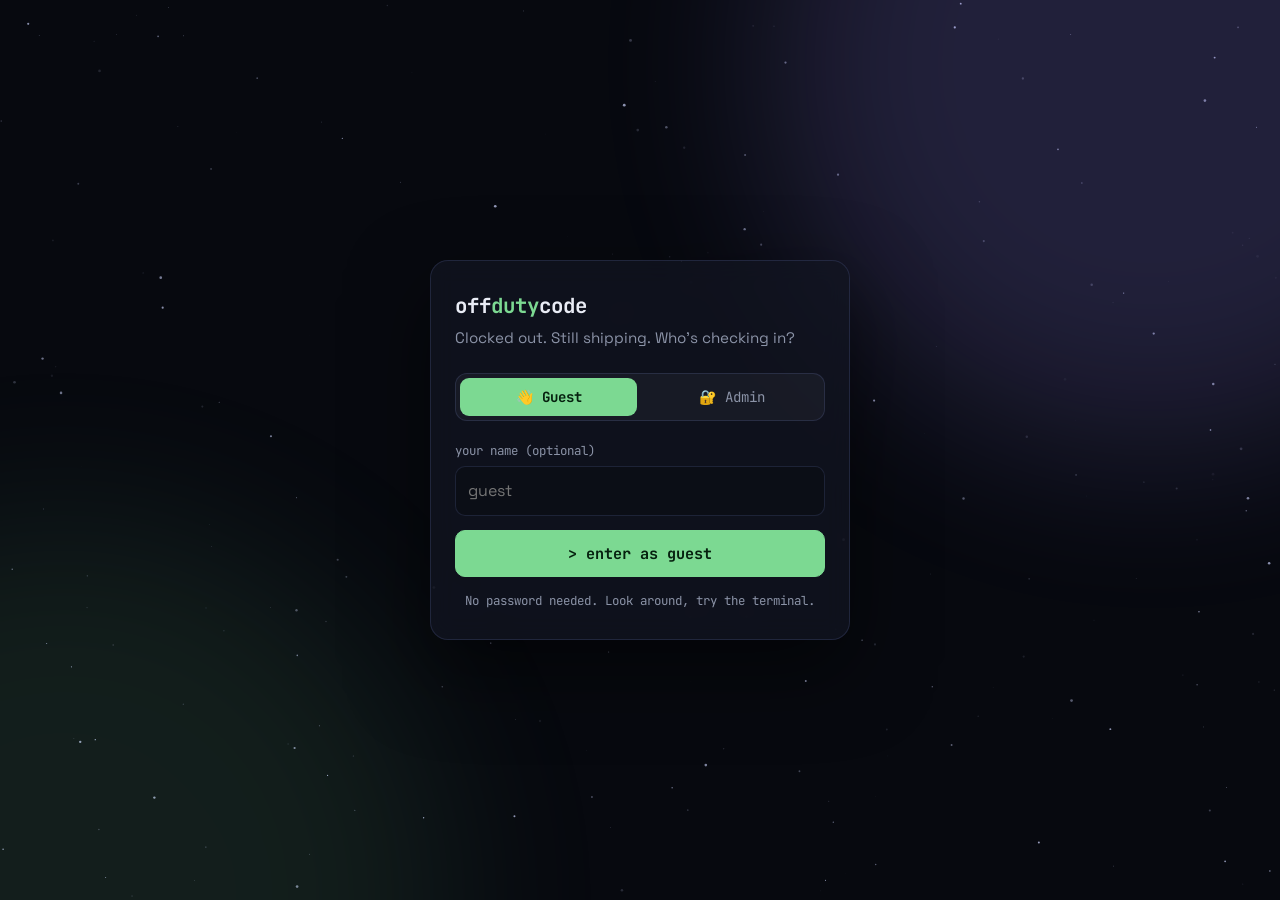
==== index.html @ ffd15218 "Add guest/admin login screen and admin projects panel Visitors pick Guest (optional name, no passwor" ====
<!doctype html>
<html lang="en">
<head>
  <meta charset="utf-8">
  <meta name="viewport" content="width=device-width, initial-scale=1">
  <title>OffDutyCode</title>
  <meta name="description" content="OffDutyCode — side projects, experiments and ideas, built after hours.">
  <meta name="theme-color" content="#07090f">
  <link rel="icon" href="data:image/svg+xml,<svg xmlns='http://www.w3.org/2000/svg' viewBox='0 0 100 100'><text y='.9em' font-size='90'>🌙</text></svg>">
  <link rel="preconnect" href="https://fonts.googleapis.com">
  <link rel="preconnect" href="https://fonts.gstatic.com" crossorigin>
  <link href="https://fonts.googleapis.com/css2?family=JetBrains+Mono:wght@400;700&family=Space+Grotesk:wght@400;600;700&display=swap" rel="stylesheet">
  <style>
    :root {
      --bg: #07090f;
      --panel: rgba(18, 22, 34, 0.72);
      --border: rgba(140, 160, 255, 0.14);
      --fg: #e9ecf5;
      --muted: #8b93a7;
      --accent: #7cd992;
      --accent-2: #9d8cff;
      --warn: #ffcf6b;
      --mono: "JetBrains Mono", ui-monospace, Consolas, monospace;
      --sans: "Space Grotesk", system-ui, sans-serif;
    }
    * { box-sizing: border-box; margin: 0; padding: 0; }
    html { scroll-behavior: smooth; }
    body {
      background: var(--bg);
      color: var(--fg);
      font-family: var(--sans);
      line-height: 1.6;
      overflow-x: hidden;
    }
    #sky { position: fixed; inset: 0; z-index: -2; }
    .glow {
      position: fixed; z-index: -1; pointer-events: none;
      width: 60vmax; height: 60vmax; border-radius: 50%;
      filter: blur(90px); opacity: 0.18;
    }
    .glow.a { background: var(--accent-2); top: -25vmax; right: -20vmax; }
    .glow.b { background: var(--accent); bottom: -30vmax; left: -25vmax; opacity: 0.1; }

    .wrap { max-width: 960px; margin: 0 auto; padding: 0 16px; }

    /* Nav */
    nav { display: flex; justify-content: space-between; align-items: center; padding: 20px 0; }
    .logo { font-family: var(--mono); font-weight: 700; color: var(--fg); text-decoration: none; }
    .logo span { color: var(--accent); }
    .status {
      font-family: var(--mono); font-size: 0.78rem; color: var(--muted);
      display: flex; align-items: center; gap: 8px;
      border: 1px solid var(--border); border-radius: 999px; padding: 6px 12px;
      background: var(--panel);
    }
    .dot { width: 8px; height: 8px; border-radius: 50%; background: var(--accent); box-shadow: 0 0 10px var(--accent); }
    .dot.busy { background: var(--warn); box-shadow: 0 0 10px var(--warn); }

    /* Hero */
    .hero { min-height: 78vh; display: flex; flex-direction: column; justify-content: center; padding: 40px 0; }
    .kicker { font-family: var(--mono); color: var(--accent); font-size: 0.9rem; margin-bottom: 16px; }
    h1 {
      font-size: clamp(2.6rem, 9vw, 5.5rem); line-height: 1.02; letter-spacing: -0.03em; font-weight: 700;
    }
    h1 .grad {
      background: linear-gradient(90deg, var(--accent), var(--accent-2));
      -webkit-background-clip: text; background-clip: text; color: transparent;
    }
    .typed { font-family: var(--mono); font-size: clamp(1rem, 3vw, 1.3rem); color: var(--muted); margin-top: 24px; min-height: 2em; }
    .typed b { color: var(--fg); font-weight: 400; }
    .cursor { display: inline-block; width: 0.55em; height: 1.1em; background: var(--accent); vertical-align: text-bottom; margin-left: 2px; animation: blink 1s steps(1) infinite; }
    @keyframes blink { 50% { opacity: 0; } }
    .cta { display: flex; flex-wrap: wrap; gap: 12px; margin-top: 36px; }
    .btn {
      font-family: var(--mono); font-size: 0.9rem; text-decoration: none;
      padding: 12px 20px; border-radius: 10px; border: 1px solid var(--border);
      color: var(--fg); background: var(--panel); transition: transform .15s, border-color .15s;
    }
    .btn:hover { transform: translateY(-2px); border-color: var(--accent); }
    .btn.primary { background: var(--accent); color: #06210f; border-color: var(--accent); font-weight: 700; }

    /* Sections */
    section { padding: 64px 0; }
    h2 { font-size: clamp(1.6rem, 4vw, 2.2rem); letter-spacing: -0.02em; margin-bottom: 8px; }
    .sub { color: var(--muted); margin-bottom: 32px; }
    .grid { display: grid; grid-template-columns: repeat(auto-fit, minmax(240px, 1fr)); gap: 16px; }
    .card {
      background: var(--panel); border: 1px solid var(--border); border-radius: 16px; padding: 24px;
      backdrop-filter: blur(8px); transition: transform .2s, border-color .2s;
    }
    .card:hover { transform: translateY(-4px); border-color: rgba(124, 217, 146, 0.4); }
    .card .icon { font-size: 1.8rem; margin-bottom: 12px; }
    .card h3 { font-size: 1.15rem; margin-bottom: 6px; }
    .card p { color: var(--muted); font-size: 0.95rem; }

    /* Clock */
    .clock {
      display: grid; grid-template-columns: repeat(auto-fit, minmax(200px, 1fr)); gap: 16px; align-items: center;
      background: var(--panel); border: 1px solid var(--border); border-radius: 16px; padding: 28px;
    }
    .time { font-family: var(--mono); font-size: clamp(2.2rem, 7vw, 3.4rem); font-weight: 700; }
    .shift { font-family: var(--mono); color: var(--muted); }
    .shift strong { color: var(--accent); }
    .bar { height: 8px; border-radius: 99px; background: rgba(255,255,255,0.06); overflow: hidden; margin-top: 12px; }
    .bar i { display: block; height: 100%; background: linear-gradient(90deg, var(--accent-2), var(--accent)); width: 0; transition: width .6s; }

    /* Terminal */
    .term {
      background: #0b0e16; border: 1px solid var(--border); border-radius: 14px; overflow: hidden;
      box-shadow: 0 30px 80px rgba(0,0,0,0.5); font-family: var(--mono); font-size: 0.9rem;
    }
    .term-bar { display: flex; gap: 8px; padding: 12px 14px; background: #121624; border-bottom: 1px solid var(--border); }
    .term-bar span { width: 12px; height: 12px; border-radius: 50%; }
    .term-bar span:nth-child(1) { background: #ff5f57; }
    .term-bar span:nth-child(2) { background: #febc2e; }
    .term-bar span:nth-child(3) { background: #28c840; }
    .term-bar em { margin-left: auto; color: var(--muted); font-style: normal; font-size: 0.78rem; }
    .term-body { padding: 16px; height: 320px; overflow-y: auto; cursor: text; }
    .term-body .line { white-space: pre-wrap; word-break: break-word; }
    .term-body .muted { color: var(--muted); }
    .term-body .ok { color: var(--accent); }
    .term-body .hl { color: var(--accent-2); }
    .term-body .warn { color: var(--warn); }
    .prompt-row { display: flex; gap: 8px; }
    .prompt { color: var(--accent); flex-shrink: 0; }
    .term input {
      flex: 1; min-width: 0; background: transparent; border: 0; outline: 0;
      color: var(--fg); font: inherit; caret-color: var(--accent);
    }
    .chips { display: flex; flex-wrap: wrap; gap: 8px; margin-top: 14px; }
    .chip {
      font-family: var(--mono); font-size: 0.8rem; color: var(--muted); background: var(--panel);
      border: 1px solid var(--border); border-radius: 999px; padding: 4px 12px; cursor: pointer;
    }
    .chip:hover { color: var(--fg); border-color: var(--accent); }

    /* Login */
    body.locked { overflow: hidden; }
    body.locked .wrap { display: none; }
    body:not(.locked) .login { display: none; }
    .login {
      position: fixed; inset: 0; z-index: 10; overflow-y: auto;
      display: flex; align-items: center; justify-content: center; padding: 24px 16px;
    }
    .login-box {
      width: 100%; max-width: 420px; background: var(--panel); border: 1px solid var(--border);
      border-radius: 18px; padding: 28px 24px; backdrop-filter: blur(12px);
      box-shadow: 0 30px 80px rgba(0,0,0,0.5);
    }
    .login-box .logo { display: block; font-size: 1.3rem; margin-bottom: 4px; }
    .login-box .sub { margin-bottom: 22px; font-size: 0.95rem; }
    .tabs { display: grid; grid-template-columns: 1fr 1fr; gap: 6px; padding: 4px; border-radius: 12px; background: rgba(255,255,255,0.04); border: 1px solid var(--border); margin-bottom: 20px; }
    .tab {
      font-family: var(--mono); font-size: 0.88rem; padding: 10px; border: 0; border-radius: 9px;
      background: transparent; color: var(--muted); cursor: pointer;
    }
    .tab[aria-selected="true"] { background: var(--accent); color: #06210f; font-weight: 700; }
    .tab[data-role="admin"][aria-selected="true"] { background: var(--accent-2); color: #120a33; }
    .field { display: block; margin-bottom: 14px; }
    .field span { display: block; font-family: var(--mono); font-size: 0.78rem; color: var(--muted); margin-bottom: 6px; }
    .field input {
      width: 100%; font: inherit; font-size: 1rem; color: var(--fg); background: #0b0e16;
      border: 1px solid var(--border); border-radius: 10px; padding: 11px 12px; outline: 0;
    }
    .field input:focus { border-color: var(--accent); }
    .login-box .btn { width: 100%; cursor: pointer; font-size: 0.95rem; }
    .login-box .btn.admin { background: var(--accent-2); border-color: var(--accent-2); color: #120a33; font-weight: 700; }
    .hint { font-family: var(--mono); font-size: 0.78rem; color: var(--muted); margin-top: 14px; text-align: center; }
    .error { font-family: var(--mono); font-size: 0.82rem; color: #ff8a8a; min-height: 1.3em; margin: -4px 0 10px; }
    .shake { animation: shake .35s; }
    @keyframes shake { 25% { transform: translateX(-6px); } 75% { transform: translateX(6px); } }

    /* Nav user */
    nav { flex-wrap: wrap; gap: 10px; }
    .nav-right { display: flex; flex-wrap: wrap; align-items: center; gap: 8px; }
    .user {
      font-family: var(--mono); font-size: 0.78rem; display: flex; align-items: center; gap: 8px;
      border: 1px solid var(--border); border-radius: 999px; padding: 4px 4px 4px 12px; background: var(--panel);
    }
    .role { font-size: 0.7rem; padding: 1px 7px; border-radius: 99px; background: rgba(124,217,146,0.15); color: var(--accent); }
    .role.admin { background: rgba(157,140,255,0.18); color: var(--accent-2); }
    .logout {
      font: inherit; font-size: 0.75rem; color: var(--muted); background: rgba(255,255,255,0.05);
      border: 0; border-radius: 99px; padding: 4px 10px; cursor: pointer;
    }
    .logout:hover { color: var(--fg); }

    /* Projects + admin */
    .plist { display: grid; gap: 10px; list-style: none; }
    .plist li {
      display: flex; align-items: center; gap: 12px; background: var(--panel); border: 1px solid var(--border);
      border-radius: 12px; padding: 14px 16px;
    }
    .plist .pname { font-weight: 600; }
    .plist .pdesc { color: var(--muted); font-size: 0.92rem; }
    .plist .ptext { flex: 1; min-width: 0; }
    .tag { font-family: var(--mono); font-size: 0.72rem; padding: 2px 8px; border-radius: 99px; border: 1px solid var(--border); color: var(--muted); white-space: nowrap; }
    .tag.done { color: var(--accent); border-color: rgba(124,217,146,0.4); }
    .del { font: inherit; font-size: 0.8rem; color: #ff8a8a; background: transparent; border: 1px solid rgba(255,138,138,0.3); border-radius: 8px; padding: 4px 8px; cursor: pointer; }
    .admin-panel { border-color: rgba(157,140,255,0.35); }
    .admin-panel h2 .role { font-size: 0.8rem; vertical-align: middle; }
    .stats { display: grid; grid-template-columns: repeat(auto-fit, minmax(150px, 1fr)); gap: 12px; margin-bottom: 24px; }
    .stat { background: var(--panel); border: 1px solid var(--border); border-radius: 12px; padding: 14px 16px; }
    .stat b { display: block; font-family: var(--mono); font-size: 1.4rem; }
    .stat span { color: var(--muted); font-size: 0.82rem; }
    .add-form { display: grid; grid-template-columns: 1fr 1fr auto auto; gap: 10px; align-items: end; margin-bottom: 16px; }
    .add-form .field { margin: 0; }
    .add-form select { width: 100%; font: inherit; color: var(--fg); background: #0b0e16; border: 1px solid var(--border); border-radius: 10px; padding: 11px 10px; }
    .add-form .btn { cursor: pointer; }
    @media (max-width: 640px) { .add-form { grid-template-columns: 1fr; } }

    footer { padding: 48px 0 40px; color: var(--muted); font-family: var(--mono); font-size: 0.8rem; text-align: center; }
    footer a { color: var(--muted); }

    .reveal { opacity: 0; transform: translateY(24px); transition: opacity .7s ease, transform .7s ease; }
    .reveal.in { opacity: 1; transform: none; }

    @media (prefers-reduced-motion: reduce) {
      * { animation: none !important; transition: none !important; }
      .reveal { opacity: 1; transform: none; }
    }
  </style>
</head>
<body class="locked">
  <canvas id="sky" aria-hidden="true"></canvas>
  <div class="glow a"></div><div class="glow b"></div>

  <!-- Login screen -->
  <div class="login" id="login">
    <div class="login-box" id="loginBox">
      <span class="logo">off<span>duty</span>code</span>
      <p class="sub">Clocked out. Still shipping. Who's checking in?</p>

      <div class="tabs" role="tablist">
        <button class="tab" role="tab" data-role="guest" aria-selected="true">👋 Guest</button>
        <button class="tab" role="tab" data-role="admin" aria-selected="false">🔐 Admin</button>
      </div>

      <form id="guestForm" autocomplete="off">
        <label class="field">
          <span>your name (optional)</span>
          <input id="guestName" maxlength="24" placeholder="guest">
        </label>
        <button class="btn primary" type="submit">&gt; enter as guest</button>
        <p class="hint">No password needed. Look around, try the terminal.</p>
      </form>

      <form id="adminForm" hidden>
        <label class="field">
          <span>username</span>
          <input id="adminUser" autocomplete="username" autocapitalize="off" spellcheck="false" required>
        </label>
        <label class="field">
          <span>password</span>
          <input id="adminPass" type="password" autocomplete="current-password" required>
        </label>
        <p class="error" id="loginError" aria-live="polite"></p>
        <button class="btn admin" type="submit">&gt; sudo login</button>
        <p class="hint">Admins can manage the projects list.</p>
      </form>
    </div>
  </div>

  <div class="wrap">
    <nav>
      <a class="logo" href="#">off<span>duty</span>code</a>
      <div class="nav-right">
        <div class="status"><i class="dot" id="statusDot"></i><span id="statusText">checking shift…</span></div>
        <div class="user"><span id="userName">guest</span><span class="role" id="userRole">guest</span><button class="logout" id="logoutBtn">log out</button></div>
      </div>
    </nav>

    <header class="hero">
      <p class="kicker">// clocked out. still shipping.</p>
      <h1>Code written<br><span class="grad">after hours.</span></h1>
      <p class="typed" aria-live="polite"><span id="typed"></span><span class="cursor"></span></p>
      <div class="cta">
        <a class="btn primary" href="#terminal">&gt; open terminal</a>
        <a class="btn" href="#about">what is this?</a>
      </div>
    </header>

    <section id="about" class="reveal">
      <h2>What happens here</h2>
      <p class="sub">The day job pays the bills. The nights are for building whatever seems fun.</p>
      <div class="grid">
        <article class="card">
          <div class="icon">🛠️</div>
          <h3>Side projects</h3>
          <p>Small tools and apps that start as "wouldn't it be cool if…" and sometimes get finished.</p>
        </article>
        <article class="card">
          <div class="icon">🧪</div>
          <h3>Experiments</h3>
          <p>New languages, odd frameworks and ideas tried out with nobody watching and no deadlines.</p>
        </article>
        <article class="card">
          <div class="icon">📓</div>
          <h3>Notes &amp; write-ups</h3>
          <p>What worked, what broke and what was learned along the way. Shared in case it helps someone.</p>
        </article>
      </div>
    </section>

    <section id="projects" class="reveal">
      <h2>Small projects</h2>
      <p class="sub">Little things built after hours. Some finished, some still cooking.</p>
      <ul class="plist" id="projectList"></ul>
    </section>

    <section id="admin" class="admin-section" hidden>
      <h2>Admin panel <span class="role admin">admin</span></h2>
      <p class="sub">Only visible to admins. Changes are saved in this browser.</p>
      <div class="stats">
        <div class="stat"><b id="statProjects">0</b><span>projects listed</span></div>
        <div class="stat"><b id="statDone">0</b><span>shipped</span></div>
        <div class="stat"><b id="statSince">--:--</b><span>logged in at</span></div>
      </div>
      <form class="add-form" id="addForm" autocomplete="off">
        <label class="field"><span>project name</span><input id="pName" maxlength="40" required></label>
        <label class="field"><span>short description</span><input id="pDesc" maxlength="90"></label>
        <label class="field"><span>status</span>
          <select id="pStatus"><option value="building">building</option><option value="shipped">shipped</option><option value="idea">idea</option></select>
        </label>
        <button class="btn primary" type="submit">+ add</button>
      </form>
      <button class="btn" id="resetProjects" type="button">reset to default list</button>
    </section>

    <section class="reveal">
      <h2>Shift tracker</h2>
      <p class="sub">Based on your local time. Weekdays 9 to 6 are "on duty". Everything else is ours.</p>
      <div class="clock">
        <div>
          <div class="time" id="clock">--:--:--</div>
          <div class="shift" id="shift">…</div>
        </div>
        <div>
          <div class="shift" id="barLabel">…</div>
          <div class="bar"><i id="bar"></i></div>
        </div>
      </div>
    </section>

    <section id="terminal" class="reveal">
      <h2>Try the terminal</h2>
      <p class="sub">Type <code>help</code> and press Enter. Or tap a command below.</p>
      <div class="term">
        <div class="term-bar"><span></span><span></span><span></span><em id="termTitle">guest@offdutycode: ~</em></div>
        <div class="term-body" id="termBody">
          <div id="termOut"></div>
          <div class="prompt-row">
            <span class="prompt" id="termPrompt">guest@offduty:~$</span>
            <input id="termIn" autocomplete="off" spellcheck="false" aria-label="Terminal input">
          </div>
        </div>
      </div>
      <div class="chips" id="chips"></div>
    </section>

    <footer>
      <p>&copy; <span id="year"></span> offdutycode.com &middot; built after hours &middot; powered by ☕</p>
    </footer>
  </div>

  <script>
    const reduceMotion = window.matchMedia("(prefers-reduced-motion: reduce)").matches;

    /* ---------- Starfield ---------- */
    (() => {
      const c = document.getElementById("sky");
      const ctx = c.getContext("2d");
      let w, h, stars = [], shooting = null;
      function resize() {
        w = c.width = innerWidth * devicePixelRatio;
        h = c.height = innerHeight * devicePixelRatio;
        c.style.width = innerWidth + "px";
        c.style.height = innerHeight + "px";
        const count = Math.min(260, Math.floor((innerWidth * innerHeight) / 5000));
        stars = Array.from({ length: count }, () => ({
          x: Math.random() * w, y: Math.random() * h,
          r: (Math.random() * 1.2 + 0.2) * devicePixelRatio,
          s: Math.random() * 0.15 + 0.02,
          t: Math.random() * Math.PI * 2
        }));
      }
      function frame() {
        ctx.clearRect(0, 0, w, h);
        for (const st of stars) {
          st.t += 0.02;
          st.y -= st.s * devicePixelRatio;
          if (st.y < 0) { st.y = h; st.x = Math.random() * w; }
          ctx.globalAlpha = 0.4 + Math.sin(st.t) * 0.35;
          ctx.fillStyle = "#cfd6ff";
          ctx.beginPath(); ctx.arc(st.x, st.y, st.r, 0, Math.PI * 2); ctx.fill();
        }
        if (!shooting && Math.random() < 0.004) {
          shooting = { x: Math.random() * w * 0.7, y: Math.random() * h * 0.4, l: 0 };
        }
        if (shooting) {
          shooting.l += 18 * devicePixelRatio;
          const len = 120 * devicePixelRatio;
          const x = shooting.x + shooting.l, y = shooting.y + shooting.l * 0.45;
          const g = ctx.createLinearGradient(x - len, y - len * 0.45, x, y);
          g.addColorStop(0, "rgba(255,255,255,0)"); g.addColorStop(1, "rgba(255,255,255,0.9)");
          ctx.globalAlpha = 1; ctx.strokeStyle = g; ctx.lineWidth = 1.5 * devicePixelRatio;
          ctx.beginPath(); ctx.moveTo(x - len, y - len * 0.45); ctx.lineTo(x, y); ctx.stroke();
          if (x > w || y > h) shooting = null;
        }
        if (!reduceMotion) requestAnimationFrame(frame);
      }
      addEventListener("resize", () => { resize(); if (reduceMotion) frame(); });
      resize(); frame();
    })();

    /* ---------- Typing taglines ---------- */
    (() => {
      const el = document.getElementById("typed");
      const lines = [
        "side projects, built at 2am.",
        "experiments nobody asked for.",
        "bugs fixed in pajamas.",
        "ideas that refused to wait for Monday.",
        "git commit -m \"one more thing\""
      ];
      if (reduceMotion) { el.textContent = lines[0]; return; }
      let i = 0, j = 0, deleting = false;
      (function tick() {
        const full = lines[i];
        j += deleting ? -1 : 1;
        el.textContent = full.slice(0, j);
        let wait = deleting ? 30 : 60;
        if (!deleting && j === full.length) { wait = 1800; deleting = true; }
        else if (deleting && j === 0) { deleting = false; i = (i + 1) % lines.length; wait = 400; }
        setTimeout(tick, wait);
      })();
    })();

    /* ---------- Shift clock ---------- */
    function shiftInfo(d = new Date()) {
      const day = d.getDay(), hr = d.getHours() + d.getMinutes() / 60;
      const weekday = day >= 1 && day <= 5;
      const onDuty = weekday && hr >= 9 && hr < 18;
      return { onDuty, weekday, hr };
    }
    function updateClock() {
      const d = new Date();
      const { onDuty, weekday, hr } = shiftInfo(d);
      document.getElementById("clock").textContent = d.toLocaleTimeString([], { hour12: false });
      const dot = document.getElementById("statusDot");
      const st = document.getElementById("statusText");
      const shift = document.getElementById("shift");
      const label = document.getElementById("barLabel");
      const bar = document.getElementById("bar");
      if (onDuty) {
        dot.classList.add("busy");
        st.textContent = "on duty — back at 18:00";
        shift.innerHTML = "Status: <strong style='color:var(--warn)'>on duty</strong>. Day job in progress.";
        const pct = ((hr - 9) / 9) * 100;
        label.textContent = `Workday ${pct.toFixed(0)}% done. Off-duty starts at 18:00.`;
        bar.style.width = pct + "%";
      } else {
        dot.classList.remove("busy");
        st.textContent = "off duty — building";
        shift.innerHTML = weekday
          ? "Status: <strong>off duty</strong>. Editor open, coffee brewing."
          : "Status: <strong>off duty</strong>. It's the weekend. Ship something.";
        // Off-duty energy: peaks near midnight
        const fromSix = ((hr - 18 + 24) % 24);
        const energy = Math.max(10, 100 - Math.abs(fromSix - 6) * 9);
        label.textContent = `Late-night focus level: ${energy.toFixed(0)}%`;
        bar.style.width = energy + "%";
      }
    }
    updateClock(); setInterval(updateClock, 1000);
    document.getElementById("year").textContent = new Date().getFullYear();

    /* ---------- Reveal on scroll ---------- */
    const io = new IntersectionObserver(es => es.forEach(e => {
      if (e.isIntersecting) { e.target.classList.add("in"); io.unobserve(e.target); }
    }), { threshold: 0.15 });
    document.querySelectorAll(".reveal").forEach(el => io.observe(el));

    /* ---------- Storage helpers (storage can be blocked, so never crash) ---------- */
    const store = {
      get(area, key) { try { return JSON.parse(window[area].getItem(key)); } catch { return null; } },
      set(area, key, val) { try { window[area].setItem(key, JSON.stringify(val)); } catch {} },
      del(area, key) { try { window[area].removeItem(key); } catch {} }
    };

    /* ---------- Login (guest / admin) ---------- */
    // Front-end only: this keeps casual visitors out of the admin view,
    // but it is not real security. Anyone can read this page's source.
    const ADMIN_HASH = "040e1e1cc33501d5359a4954bf41c338903891cd2d3b6c9f5c31f61efc36efc8"; // sha256("user:pass")
    let session = null;
    const onLogin = [];

    async function sha256(text) {
      const buf = await crypto.subtle.digest("SHA-256", new TextEncoder().encode(text));
      return [...new Uint8Array(buf)].map(b => b.toString(16).padStart(2, "0")).join("");
    }

    function applySession() {
      const isAdmin = session && session.role === "admin";
      document.body.classList.toggle("locked", !session);
      document.getElementById("admin").hidden = !isAdmin;
      if (!session) return;
      document.getElementById("userName").textContent = session.name;
      const roleEl = document.getElementById("userRole");
      roleEl.textContent = session.role;
      roleEl.classList.toggle("admin", isAdmin);
      onLogin.forEach(fn => fn(session));
    }

    function login(role, name) {
      session = { role, name, since: Date.now() };
      store.set("sessionStorage", "odc.session", session);
      applySession();
      scrollTo(0, 0);
    }

    function logout() {
      session = null;
      store.del("sessionStorage", "odc.session");
      document.getElementById("adminPass").value = "";
      applySession();
    }

    (() => {
      const tabs = document.querySelectorAll(".tab");
      const guestForm = document.getElementById("guestForm");
      const adminForm = document.getElementById("adminForm");
      const err = document.getElementById("loginError");
      const box = document.getElementById("loginBox");

      tabs.forEach(t => t.addEventListener("click", () => {
        tabs.forEach(x => x.setAttribute("aria-selected", x === t));
        const admin = t.dataset.role === "admin";
        guestForm.hidden = admin; adminForm.hidden = !admin;
        err.textContent = "";
      }));

      guestForm.addEventListener("submit", e => {
        e.preventDefault();
        const raw = document.getElementById("guestName").value.trim();
        const name = raw.replace(/[^\w.-]/g, "").toLowerCase() || "guest";
        login("guest", name);
      });

      adminForm.addEventListener("submit", async e => {
        e.preventDefault();
        const user = document.getElementById("adminUser").value.trim().toLowerCase();
        const pass = document.getElementById("adminPass").value;
        try {
          if (await sha256(`${user}:${pass}`) === ADMIN_HASH) { err.textContent = ""; login("admin", user); return; }
          err.textContent = "access denied. wrong username or password.";
        } catch {
          err.textContent = "login needs a secure (https) page.";
        }
        box.classList.remove("shake"); void box.offsetWidth; box.classList.add("shake");
      });

      document.getElementById("logoutBtn").addEventListener("click", logout);
    })();

    /* ---------- Projects + admin panel ---------- */
    (() => {
      const DEFAULTS = [
        { name: "offdutycode.com", desc: "This site. Starfield, shift clock and a tiny terminal.", status: "shipped" },
        { name: "secret-project-1", desc: "Loading… details when it works.", status: "building" },
        { name: "ideas.txt", desc: "47 ideas, 0 regrets. Waiting for a free weekend.", status: "idea" }
      ];
      let projects = store.get("localStorage", "odc.projects") || DEFAULTS.slice();
      const list = document.getElementById("projectList");
      const save = () => store.set("localStorage", "odc.projects", projects);

      function render() {
        const isAdmin = session && session.role === "admin";
        list.innerHTML = "";
        projects.forEach((p, i) => {
          const li = document.createElement("li");
          const text = document.createElement("div"); text.className = "ptext";
          const n = document.createElement("div"); n.className = "pname"; n.textContent = p.name;
          const d = document.createElement("div"); d.className = "pdesc"; d.textContent = p.desc || "";
          text.append(n, d);
          const tag = document.createElement("span");
          tag.className = "tag" + (p.status === "shipped" ? " done" : ""); tag.textContent = p.status;
          li.append(text, tag);
          if (isAdmin) {
            const del = document.createElement("button");
            del.className = "del"; del.textContent = "remove"; del.setAttribute("aria-label", `Remove ${p.name}`);
            del.onclick = () => { projects.splice(i, 1); save(); render(); };
            li.append(del);
          }
          list.append(li);
        });
        document.getElementById("statProjects").textContent = projects.length;
        document.getElementById("statDone").textContent = projects.filter(p => p.status === "shipped").length;
        if (session) document.getElementById("statSince").textContent =
          new Date(session.since).toLocaleTimeString([], { hour: "2-digit", minute: "2-digit", hour12: false });
      }

      document.getElementById("addForm").addEventListener("submit", e => {
        e.preventDefault();
        const name = document.getElementById("pName").value.trim();
        if (!name) return;
        projects.push({ name, desc: document.getElementById("pDesc").value.trim(), status: document.getElementById("pStatus").value });
        save(); render(); e.target.reset();
      });
      document.getElementById("resetProjects").addEventListener("click", () => {
        projects = DEFAULTS.slice(); store.del("localStorage", "odc.projects"); render();
      });

      window.getProjects = () => projects;
      onLogin.push(render);
      render();
    })();

    /* ---------- Terminal ---------- */
    (() => {
      const out = document.getElementById("termOut");
      const input = document.getElementById("termIn");
      const body = document.getElementById("termBody");
      const history = []; let hIdx = 0;
      const coffees = { n: 0 };
      const quotes = [
        "It works on my machine. — everyone, at some point",
        "First, solve the problem. Then, write the code. — John Johnson",
        "Simplicity is prerequisite for reliability. — Edsger Dijkstra",
        "Talk is cheap. Show me the code. — Linus Torvalds",
        "Make it work, make it right, make it fast. — Kent Beck"
      ];

      const who = () => (session ? session.name : "guest");
      onLogin.push(s => {
        document.getElementById("termPrompt").textContent = `${s.name}@offduty:~$`;
        document.getElementById("termTitle").textContent = `${s.name}@offdutycode: ~`;
      });

      function print(text, cls = "") {
        const div = document.createElement("div");
        div.className = "line " + cls;
        div.textContent = text;
        out.appendChild(div);
        body.scrollTop = body.scrollHeight;
      }

      const cmds = {
        help: () => [
          ["Available commands:", "hl"],
          ["  about      what is offdutycode"],
          ["  status     am I on duty right now?"],
          ["  ls         list what's in here"],
          ["  projects   see what's being built"],
          ["  coffee     refuel"],
          ["  quote      random dev wisdom"],
          ["  joke       a programmer joke"],
          ["  date       current date and time"],
          ["  echo TEXT  repeat after me"],
          ["  whoami     who am I logged in as"],
          ["  logout     clock out"],
          ["  clear      clean the screen"]
        ],
        about: () => [
          ["offdutycode = code written after the day job ends."],
          ["Side projects, experiments and notes. No deadlines, no standups.", "muted"]
        ],
        whoami: () => session && session.role === "admin"
          ? [[`${session.name} (admin). full access granted.`, "hl"]]
          : [[`${who()} (guest). welcome, make yourself at home.`, "ok"]],
        logout: () => { setTimeout(logout, 400); return [["clocking out… 👋", "muted"]]; },
        status: () => {
          const { onDuty } = shiftInfo();
          return onDuty
            ? [["● on duty. day job running. check back after 18:00.", "warn"]]
            : [["● off duty. editor open. building things.", "ok"]];
        },
        ls: () => [["projects/  notes/  experiments/  ideas.txt  coffee.log", "hl"]],
        projects: () => window.getProjects().map(p => {
          const bar = { shipped: "■■■■■■■■■■", building: "■■■■□□□□□□", idea: "■□□□□□□□□□" }[p.status] || "□□□□□□□□□□";
          return [`[${bar}] ${p.name.padEnd(18)} ${p.desc ? "— " + p.desc : ""}`, p.status === "shipped" ? "ok" : "muted"];
        }),
        "cat": (args) => {
          if (args[0] === "ideas.txt") return [["1. build the thing\n2. ship the thing\n3. repeat", "muted"]];
          if (args[0] === "coffee.log") return [[`cups today: ${coffees.n}`, "muted"]];
          return [[`cat: ${args[0] || ""}: no such file`, "warn"]];
        },
        coffee: () => {
          coffees.n++;
          const msg = coffees.n >= 5 ? "  ...maybe try water next? 💧" : "";
          return [[`☕ cup #${coffees.n} brewed. productivity +${10 + Math.floor(Math.random() * 20)}%${msg}`, "ok"]];
        },
        quote: () => [[quotes[Math.floor(Math.random() * quotes.length)], "hl"]],
        joke: () => {
          const jokes = [
            "Why do programmers prefer dark mode? Because light attracts bugs.",
            "There are 10 kinds of people: those who understand binary and those who don't.",
            "A SQL query walks into a bar, walks up to two tables and asks: 'Can I join you?'",
            "I'd tell you a UDP joke, but you might not get it."
          ];
          return [[jokes[Math.floor(Math.random() * jokes.length)]]];
        },
        date: () => [[new Date().toString(), "muted"]],
        echo: (args) => [[args.join(" ")]],
        sudo: () => session && session.role === "admin"
          ? [["you're already admin. with great power… 🦸", "hl"]]
          : [["nice try. permission denied. 😄", "warn"]],
        exit: () => [["you can't clock out of off-duty. 🌙", "hl"]],
        clear: () => { out.innerHTML = ""; return []; }
      };

      function run(raw) {
        const line = raw.trim();
        print(`${who()}@offduty:~$ ${line}`, "muted");
        if (!line) return;
        history.push(line); hIdx = history.length;
        const [name, ...args] = line.split(/\s+/);
        const fn = cmds[name.toLowerCase()];
        if (!fn) { print(`command not found: ${name}. type 'help'.`, "warn"); return; }
        for (const [text, cls] of fn(args)) print(text, cls);
      }

      input.addEventListener("keydown", e => {
        if (e.key === "Enter") { run(input.value); input.value = ""; }
        else if (e.key === "ArrowUp" && hIdx > 0) { input.value = history[--hIdx]; e.preventDefault(); }
        else if (e.key === "ArrowDown") {
          hIdx = Math.min(history.length, hIdx + 1);
          input.value = history[hIdx] || "";
          e.preventDefault();
        }
      });
      body.addEventListener("click", () => input.focus({ preventScroll: true }));

      const chips = document.getElementById("chips");
      ["help", "status", "projects", "coffee", "joke", "quote"].forEach(c => {
        const b = document.createElement("button");
        b.className = "chip"; b.textContent = c;
        b.onclick = () => { run(c); input.focus({ preventScroll: true }); };
        chips.appendChild(b);
      });

      print("welcome to offdutycode v1.0 🌙", "ok");
      print("type 'help' to see what you can do.", "muted");
    })();

    /* ---------- Restore login for this tab ---------- */
    session = store.get("sessionStorage", "odc.session");
    applySession();
  </script>
</body>
</html>
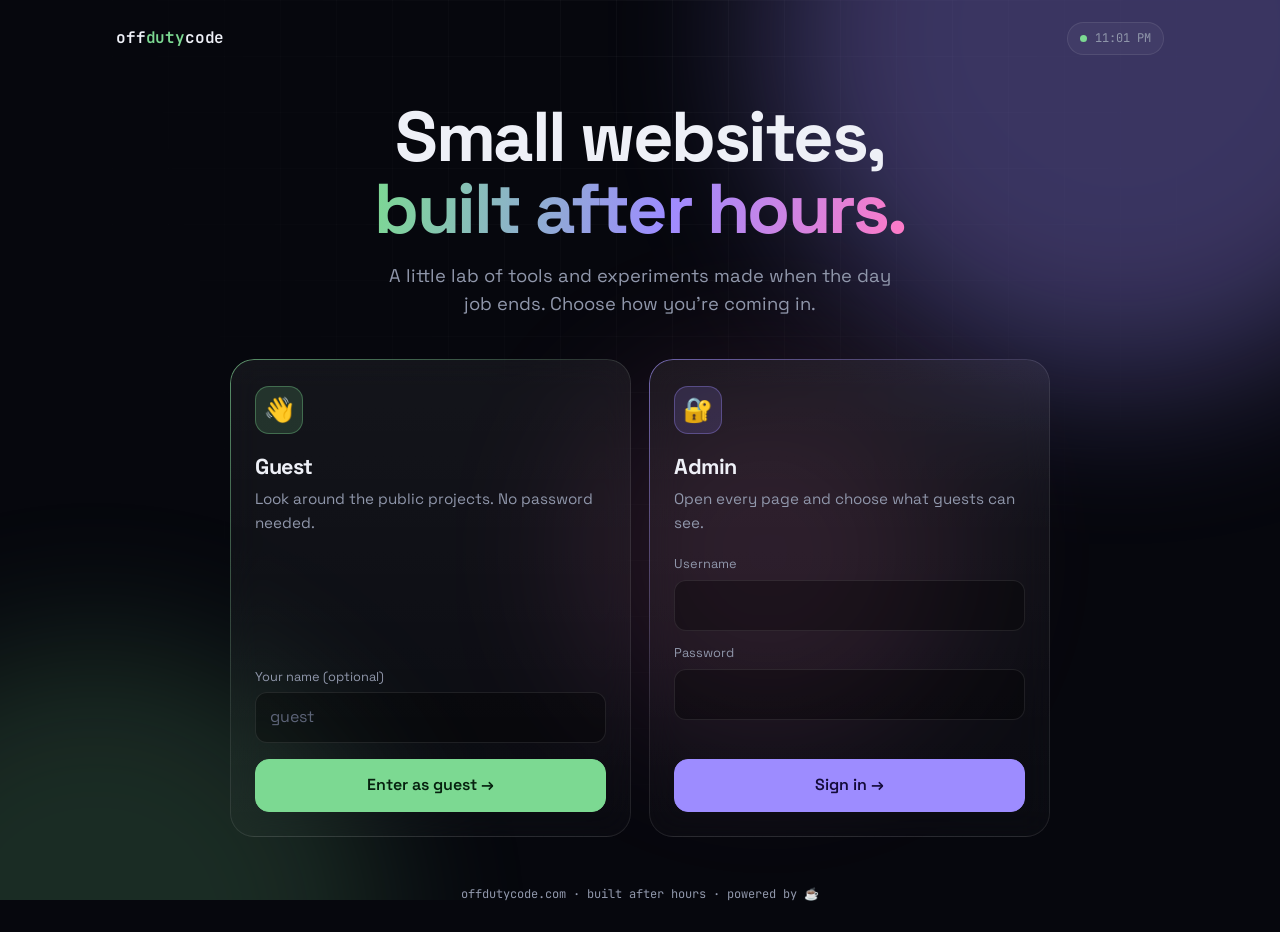
==== commit 19ef50c2: "Redesign site: login doors, admin dashboard and pages folder - New landing: modern Guest / Admin log" ====
--- a/index.html
+++ b/index.html
@@ -2,750 +2,695 @@
 <html lang="en">
 <head>
   <meta charset="utf-8">
-  <meta name="viewport" content="width=device-width, initial-scale=1">
+  <meta name="viewport" content="width=device-width, initial-scale=1, viewport-fit=cover">
   <title>OffDutyCode</title>
-  <meta name="description" content="OffDutyCode — side projects, experiments and ideas, built after hours.">
-  <meta name="theme-color" content="#07090f">
+  <meta name="description" content="OffDutyCode: small websites and experiments, built after hours.">
+  <meta name="theme-color" content="#06070d">
   <link rel="icon" href="data:image/svg+xml,<svg xmlns='http://www.w3.org/2000/svg' viewBox='0 0 100 100'><text y='.9em' font-size='90'>🌙</text></svg>">
   <link rel="preconnect" href="https://fonts.googleapis.com">
   <link rel="preconnect" href="https://fonts.gstatic.com" crossorigin>
-  <link href="https://fonts.googleapis.com/css2?family=JetBrains+Mono:wght@400;700&family=Space+Grotesk:wght@400;600;700&display=swap" rel="stylesheet">
+  <link href="https://fonts.googleapis.com/css2?family=JetBrains+Mono:wght@400;600&family=Space+Grotesk:wght@400;500;600;700&display=swap" rel="stylesheet">
   <style>
     :root {
-      --bg: #07090f;
-      --panel: rgba(18, 22, 34, 0.72);
-      --border: rgba(140, 160, 255, 0.14);
-      --fg: #e9ecf5;
-      --muted: #8b93a7;
-      --accent: #7cd992;
-      --accent-2: #9d8cff;
-      --warn: #ffcf6b;
+      --bg: #06070d;
+      --surface: rgba(255, 255, 255, 0.04);
+      --surface-2: rgba(255, 255, 255, 0.07);
+      --line: rgba(255, 255, 255, 0.09);
+      --line-2: rgba(255, 255, 255, 0.16);
+      --fg: #eef0f7;
+      --muted: #9097ab;
+      --green: #7cd992;
+      --violet: #9d8cff;
+      --pink: #ff7ac6;
+      --red: #ff8a8a;
       --mono: "JetBrains Mono", ui-monospace, Consolas, monospace;
       --sans: "Space Grotesk", system-ui, sans-serif;
+      --radius: 20px;
     }
     * { box-sizing: border-box; margin: 0; padding: 0; }
-    html { scroll-behavior: smooth; }
+    html { -webkit-text-size-adjust: 100%; }
     body {
-      background: var(--bg);
-      color: var(--fg);
-      font-family: var(--sans);
-      line-height: 1.6;
-      overflow-x: hidden;
-    }
-    #sky { position: fixed; inset: 0; z-index: -2; }
-    .glow {
-      position: fixed; z-index: -1; pointer-events: none;
-      width: 60vmax; height: 60vmax; border-radius: 50%;
-      filter: blur(90px); opacity: 0.18;
-    }
-    .glow.a { background: var(--accent-2); top: -25vmax; right: -20vmax; }
-    .glow.b { background: var(--accent); bottom: -30vmax; left: -25vmax; opacity: 0.1; }
-
-    .wrap { max-width: 960px; margin: 0 auto; padding: 0 16px; }
-
-    /* Nav */
-    nav { display: flex; justify-content: space-between; align-items: center; padding: 20px 0; }
-    .logo { font-family: var(--mono); font-weight: 700; color: var(--fg); text-decoration: none; }
-    .logo span { color: var(--accent); }
-    .status {
-      font-family: var(--mono); font-size: 0.78rem; color: var(--muted);
-      display: flex; align-items: center; gap: 8px;
-      border: 1px solid var(--border); border-radius: 999px; padding: 6px 12px;
-      background: var(--panel);
-    }
-    .dot { width: 8px; height: 8px; border-radius: 50%; background: var(--accent); box-shadow: 0 0 10px var(--accent); }
-    .dot.busy { background: var(--warn); box-shadow: 0 0 10px var(--warn); }
-
-    /* Hero */
-    .hero { min-height: 78vh; display: flex; flex-direction: column; justify-content: center; padding: 40px 0; }
-    .kicker { font-family: var(--mono); color: var(--accent); font-size: 0.9rem; margin-bottom: 16px; }
-    h1 {
-      font-size: clamp(2.6rem, 9vw, 5.5rem); line-height: 1.02; letter-spacing: -0.03em; font-weight: 700;
-    }
-    h1 .grad {
-      background: linear-gradient(90deg, var(--accent), var(--accent-2));
-      -webkit-background-clip: text; background-clip: text; color: transparent;
-    }
-    .typed { font-family: var(--mono); font-size: clamp(1rem, 3vw, 1.3rem); color: var(--muted); margin-top: 24px; min-height: 2em; }
-    .typed b { color: var(--fg); font-weight: 400; }
-    .cursor { display: inline-block; width: 0.55em; height: 1.1em; background: var(--accent); vertical-align: text-bottom; margin-left: 2px; animation: blink 1s steps(1) infinite; }
-    @keyframes blink { 50% { opacity: 0; } }
-    .cta { display: flex; flex-wrap: wrap; gap: 12px; margin-top: 36px; }
+      min-height: 100vh; background: var(--bg); color: var(--fg);
+      font-family: var(--sans); line-height: 1.55; overflow-x: hidden;
+    }
+    button, input { font: inherit; color: inherit; }
+    button { cursor: pointer; }
+    a { color: inherit; }
+    [hidden] { display: none !important; }
+    :focus-visible { outline: 2px solid var(--violet); outline-offset: 2px; }
+
+    /* ---------- Background ---------- */
+    .bg { position: fixed; inset: 0; z-index: -1; overflow: hidden; pointer-events: none; }
+    .blob { position: absolute; border-radius: 50%; filter: blur(80px); opacity: 0.35; animation: drift 22s ease-in-out infinite alternate; }
+    .blob.b1 { width: 55vmax; height: 55vmax; background: var(--violet); top: -25vmax; right: -15vmax; }
+    .blob.b2 { width: 45vmax; height: 45vmax; background: var(--green); bottom: -25vmax; left: -15vmax; opacity: 0.18; animation-delay: -8s; }
+    .blob.b3 { width: 30vmax; height: 30vmax; background: var(--pink); top: 40%; left: 45%; opacity: 0.12; animation-delay: -14s; }
+    @keyframes drift { to { transform: translate(-6vmax, 5vmax) scale(1.12); } }
+    .grid-lines {
+      position: absolute; inset: 0;
+      background-image: linear-gradient(var(--line) 1px, transparent 1px), linear-gradient(90deg, var(--line) 1px, transparent 1px);
+      background-size: 56px 56px; opacity: 0.35;
+      mask-image: radial-gradient(ellipse at 50% 0%, #000 0%, transparent 70%);
+      -webkit-mask-image: radial-gradient(ellipse at 50% 0%, #000 0%, transparent 70%);
+    }
+
+    .wrap { width: 100%; max-width: 1080px; margin: 0 auto; padding: 0 16px; }
+    .logo { font-family: var(--mono); font-weight: 600; font-size: 1rem; text-decoration: none; letter-spacing: -0.01em; }
+    .logo span { color: var(--green); }
+    .grad { background: linear-gradient(100deg, var(--green), var(--violet) 55%, var(--pink)); -webkit-background-clip: text; background-clip: text; color: transparent; }
+
+    /* ---------- Buttons + inputs ---------- */
     .btn {
-      font-family: var(--mono); font-size: 0.9rem; text-decoration: none;
-      padding: 12px 20px; border-radius: 10px; border: 1px solid var(--border);
-      color: var(--fg); background: var(--panel); transition: transform .15s, border-color .15s;
-    }
-    .btn:hover { transform: translateY(-2px); border-color: var(--accent); }
-    .btn.primary { background: var(--accent); color: #06210f; border-color: var(--accent); font-weight: 700; }
-
-    /* Sections */
-    section { padding: 64px 0; }
-    h2 { font-size: clamp(1.6rem, 4vw, 2.2rem); letter-spacing: -0.02em; margin-bottom: 8px; }
-    .sub { color: var(--muted); margin-bottom: 32px; }
-    .grid { display: grid; grid-template-columns: repeat(auto-fit, minmax(240px, 1fr)); gap: 16px; }
+      display: inline-flex; align-items: center; justify-content: center; gap: 8px;
+      padding: 13px 18px; border-radius: 14px; border: 1px solid var(--line-2);
+      background: var(--surface-2); font-weight: 600; text-decoration: none; transition: transform .15s, background .15s, border-color .15s;
+    }
+    .btn:hover { transform: translateY(-1px); border-color: rgba(255,255,255,0.3); }
+    .btn:active { transform: translateY(0); }
+    .btn.green { background: var(--green); border-color: var(--green); color: #06210f; }
+    .btn.violet { background: var(--violet); border-color: var(--violet); color: #140b3a; }
+    .btn.ghost { background: transparent; }
+    .btn.small { padding: 8px 12px; border-radius: 11px; font-size: 0.85rem; }
+    .btn[disabled] { opacity: 0.6; pointer-events: none; }
+    .field { display: block; margin-bottom: 12px; }
+    .field > span { display: block; font-size: 0.8rem; color: var(--muted); margin-bottom: 6px; }
+    .input {
+      width: 100%; font-size: 1rem; background: rgba(0,0,0,0.3); border: 1px solid var(--line);
+      border-radius: 12px; padding: 12px 14px; outline: 0; transition: border-color .15s, background .15s;
+    }
+    .input:focus { border-color: var(--violet); background: rgba(0,0,0,0.45); }
+    .input::placeholder { color: #5d6478; }
+
+    /* ---------- Login ---------- */
+    #login { min-height: 100vh; display: flex; flex-direction: column; }
+    .login-top { display: flex; align-items: center; justify-content: space-between; padding: 22px 0; }
+    .pill {
+      display: inline-flex; align-items: center; gap: 8px; font-family: var(--mono); font-size: 0.75rem; color: var(--muted);
+      border: 1px solid var(--line); background: var(--surface); padding: 6px 12px; border-radius: 999px;
+    }
+    .pulse { width: 7px; height: 7px; border-radius: 50%; background: var(--green); box-shadow: 0 0 0 0 rgba(124,217,146,0.6); animation: pulse 2s infinite; }
+    @keyframes pulse { 70% { box-shadow: 0 0 0 8px rgba(124,217,146,0); } 100% { box-shadow: 0 0 0 0 rgba(124,217,146,0); } }
+    .login-main { flex: 1; display: flex; flex-direction: column; justify-content: center; padding: 24px 0 48px; }
+    .login-head { text-align: center; margin-bottom: 40px; }
+    .login-head h1 { font-size: clamp(2.3rem, 7.5vw, 4.4rem); line-height: 1.03; letter-spacing: -0.035em; font-weight: 700; }
+    .login-head p { color: var(--muted); margin-top: 16px; font-size: clamp(1rem, 2.6vw, 1.15rem); max-width: 520px; margin-inline: auto; }
+    .doors { display: grid; grid-template-columns: 1fr 1fr; gap: 18px; max-width: 820px; margin: 0 auto; width: 100%; }
+    .door {
+      position: relative; background: linear-gradient(180deg, rgba(255,255,255,0.06), rgba(255,255,255,0.02));
+      border: 1px solid var(--line); border-radius: 24px; padding: 26px 24px 24px;
+      backdrop-filter: blur(16px); -webkit-backdrop-filter: blur(16px);
+      display: flex; flex-direction: column; transition: border-color .2s, transform .2s;
+    }
+    .door::before {
+      content: ""; position: absolute; inset: -1px; border-radius: inherit; padding: 1px; pointer-events: none;
+      background: linear-gradient(140deg, var(--door), transparent 45%);
+      -webkit-mask: linear-gradient(#000 0 0) content-box, linear-gradient(#000 0 0);
+      -webkit-mask-composite: xor; mask-composite: exclude; opacity: 0.6;
+    }
+    .door.guest { --door: var(--green); }
+    .door.admin { --door: var(--violet); }
+    .door:hover { transform: translateY(-3px); }
+    .door-icon {
+      width: 48px; height: 48px; border-radius: 14px; display: grid; place-items: center; font-size: 1.5rem; margin-bottom: 16px;
+      background: color-mix(in srgb, var(--door) 16%, transparent); border: 1px solid color-mix(in srgb, var(--door) 35%, transparent);
+    }
+    .door h2 { font-size: 1.35rem; letter-spacing: -0.02em; }
+    .door > p { color: var(--muted); font-size: 0.95rem; margin: 4px 0 20px; }
+    .door form { margin-top: auto; }
+    .door .btn { width: 100%; margin-top: 4px; }
+    .error { color: var(--red); font-size: 0.85rem; min-height: 1.3em; margin: 2px 0 6px; }
+    .shake { animation: shake .4s; }
+    @keyframes shake { 20%, 60% { transform: translateX(-6px); } 40%, 80% { transform: translateX(6px); } }
+    .login-foot { text-align: center; color: var(--muted); font-family: var(--mono); font-size: 0.75rem; padding: 0 0 28px; }
+
+    /* ---------- App ---------- */
+    .topbar {
+      position: sticky; top: 0; z-index: 5; border-bottom: 1px solid var(--line);
+      background: rgba(6, 7, 13, 0.7); backdrop-filter: blur(14px); -webkit-backdrop-filter: blur(14px);
+    }
+    .topbar .wrap { display: flex; align-items: center; gap: 10px; height: 62px; }
+    .topbar .logo { margin-right: auto; }
+    .who { display: flex; align-items: center; gap: 8px; font-size: 0.9rem; }
+    .role { font-family: var(--mono); font-size: 0.68rem; padding: 2px 8px; border-radius: 99px; background: rgba(124,217,146,0.14); color: var(--green); }
+    .role.admin { background: rgba(157,140,255,0.16); color: var(--violet); }
+    .icon-btn { width: 38px; height: 38px; border-radius: 11px; border: 1px solid var(--line); background: var(--surface); display: grid; place-items: center; font-size: 1rem; }
+    .icon-btn:hover { border-color: var(--line-2); }
+
+    .intro { padding: 40px 0 24px; }
+    .intro h1 { font-size: clamp(1.9rem, 5.5vw, 2.9rem); letter-spacing: -0.03em; line-height: 1.1; }
+    .intro p { color: var(--muted); margin-top: 8px; max-width: 560px; }
+    .stats { display: grid; grid-template-columns: repeat(3, 1fr); gap: 12px; margin-top: 24px; }
+    .stat { background: var(--surface); border: 1px solid var(--line); border-radius: 16px; padding: 14px 16px; }
+    .stat b { display: block; font-family: var(--mono); font-size: 1.6rem; font-weight: 600; line-height: 1.2; }
+    .stat span { color: var(--muted); font-size: 0.8rem; }
+    .sync {
+      display: flex; align-items: center; gap: 10px; margin-top: 12px; padding: 12px 14px; border-radius: 14px;
+      border: 1px solid var(--line); background: var(--surface); font-size: 0.88rem; color: var(--muted); width: 100%; text-align: left;
+    }
+    .sync .dot { width: 8px; height: 8px; border-radius: 50%; background: #e3b341; flex-shrink: 0; }
+    .sync.on .dot { background: var(--green); }
+    .sync b { color: var(--fg); font-weight: 600; }
+    .sync em { margin-left: auto; font-style: normal; color: var(--violet); white-space: nowrap; }
+
+    .toolbar { display: flex; flex-wrap: wrap; gap: 10px; align-items: center; margin: 8px 0 18px; }
+    .search { position: relative; flex: 1 1 240px; }
+    .search .input { padding-left: 38px; }
+    .search::before { content: "⌕"; position: absolute; left: 14px; top: 50%; transform: translateY(-52%); color: var(--muted); font-size: 1.1rem; }
+    .seg { display: inline-flex; padding: 4px; gap: 4px; border: 1px solid var(--line); border-radius: 13px; background: var(--surface); }
+    .seg button { border: 0; background: transparent; padding: 8px 12px; border-radius: 9px; font-size: 0.85rem; color: var(--muted); }
+    .seg button[aria-pressed="true"] { background: var(--surface-2); color: var(--fg); }
+
+    .cards { display: grid; grid-template-columns: repeat(auto-fill, minmax(290px, 1fr)); gap: 16px; padding-bottom: 56px; }
     .card {
-      background: var(--panel); border: 1px solid var(--border); border-radius: 16px; padding: 24px;
-      backdrop-filter: blur(8px); transition: transform .2s, border-color .2s;
-    }
-    .card:hover { transform: translateY(-4px); border-color: rgba(124, 217, 146, 0.4); }
-    .card .icon { font-size: 1.8rem; margin-bottom: 12px; }
-    .card h3 { font-size: 1.15rem; margin-bottom: 6px; }
-    .card p { color: var(--muted); font-size: 0.95rem; }
-
-    /* Clock */
-    .clock {
-      display: grid; grid-template-columns: repeat(auto-fit, minmax(200px, 1fr)); gap: 16px; align-items: center;
-      background: var(--panel); border: 1px solid var(--border); border-radius: 16px; padding: 28px;
-    }
-    .time { font-family: var(--mono); font-size: clamp(2.2rem, 7vw, 3.4rem); font-weight: 700; }
-    .shift { font-family: var(--mono); color: var(--muted); }
-    .shift strong { color: var(--accent); }
-    .bar { height: 8px; border-radius: 99px; background: rgba(255,255,255,0.06); overflow: hidden; margin-top: 12px; }
-    .bar i { display: block; height: 100%; background: linear-gradient(90deg, var(--accent-2), var(--accent)); width: 0; transition: width .6s; }
-
-    /* Terminal */
-    .term {
-      background: #0b0e16; border: 1px solid var(--border); border-radius: 14px; overflow: hidden;
-      box-shadow: 0 30px 80px rgba(0,0,0,0.5); font-family: var(--mono); font-size: 0.9rem;
-    }
-    .term-bar { display: flex; gap: 8px; padding: 12px 14px; background: #121624; border-bottom: 1px solid var(--border); }
-    .term-bar span { width: 12px; height: 12px; border-radius: 50%; }
-    .term-bar span:nth-child(1) { background: #ff5f57; }
-    .term-bar span:nth-child(2) { background: #febc2e; }
-    .term-bar span:nth-child(3) { background: #28c840; }
-    .term-bar em { margin-left: auto; color: var(--muted); font-style: normal; font-size: 0.78rem; }
-    .term-body { padding: 16px; height: 320px; overflow-y: auto; cursor: text; }
-    .term-body .line { white-space: pre-wrap; word-break: break-word; }
-    .term-body .muted { color: var(--muted); }
-    .term-body .ok { color: var(--accent); }
-    .term-body .hl { color: var(--accent-2); }
-    .term-body .warn { color: var(--warn); }
-    .prompt-row { display: flex; gap: 8px; }
-    .prompt { color: var(--accent); flex-shrink: 0; }
-    .term input {
-      flex: 1; min-width: 0; background: transparent; border: 0; outline: 0;
-      color: var(--fg); font: inherit; caret-color: var(--accent);
-    }
-    .chips { display: flex; flex-wrap: wrap; gap: 8px; margin-top: 14px; }
-    .chip {
-      font-family: var(--mono); font-size: 0.8rem; color: var(--muted); background: var(--panel);
-      border: 1px solid var(--border); border-radius: 999px; padding: 4px 12px; cursor: pointer;
-    }
-    .chip:hover { color: var(--fg); border-color: var(--accent); }
-
-    /* Login */
-    body.locked { overflow: hidden; }
-    body.locked .wrap { display: none; }
-    body:not(.locked) .login { display: none; }
-    .login {
-      position: fixed; inset: 0; z-index: 10; overflow-y: auto;
-      display: flex; align-items: center; justify-content: center; padding: 24px 16px;
-    }
-    .login-box {
-      width: 100%; max-width: 420px; background: var(--panel); border: 1px solid var(--border);
-      border-radius: 18px; padding: 28px 24px; backdrop-filter: blur(12px);
-      box-shadow: 0 30px 80px rgba(0,0,0,0.5);
-    }
-    .login-box .logo { display: block; font-size: 1.3rem; margin-bottom: 4px; }
-    .login-box .sub { margin-bottom: 22px; font-size: 0.95rem; }
-    .tabs { display: grid; grid-template-columns: 1fr 1fr; gap: 6px; padding: 4px; border-radius: 12px; background: rgba(255,255,255,0.04); border: 1px solid var(--border); margin-bottom: 20px; }
-    .tab {
-      font-family: var(--mono); font-size: 0.88rem; padding: 10px; border: 0; border-radius: 9px;
-      background: transparent; color: var(--muted); cursor: pointer;
-    }
-    .tab[aria-selected="true"] { background: var(--accent); color: #06210f; font-weight: 700; }
-    .tab[data-role="admin"][aria-selected="true"] { background: var(--accent-2); color: #120a33; }
-    .field { display: block; margin-bottom: 14px; }
-    .field span { display: block; font-family: var(--mono); font-size: 0.78rem; color: var(--muted); margin-bottom: 6px; }
-    .field input {
-      width: 100%; font: inherit; font-size: 1rem; color: var(--fg); background: #0b0e16;
-      border: 1px solid var(--border); border-radius: 10px; padding: 11px 12px; outline: 0;
-    }
-    .field input:focus { border-color: var(--accent); }
-    .login-box .btn { width: 100%; cursor: pointer; font-size: 0.95rem; }
-    .login-box .btn.admin { background: var(--accent-2); border-color: var(--accent-2); color: #120a33; font-weight: 700; }
-    .hint { font-family: var(--mono); font-size: 0.78rem; color: var(--muted); margin-top: 14px; text-align: center; }
-    .error { font-family: var(--mono); font-size: 0.82rem; color: #ff8a8a; min-height: 1.3em; margin: -4px 0 10px; }
-    .shake { animation: shake .35s; }
-    @keyframes shake { 25% { transform: translateX(-6px); } 75% { transform: translateX(6px); } }
-
-    /* Nav user */
-    nav { flex-wrap: wrap; gap: 10px; }
-    .nav-right { display: flex; flex-wrap: wrap; align-items: center; gap: 8px; }
-    .user {
-      font-family: var(--mono); font-size: 0.78rem; display: flex; align-items: center; gap: 8px;
-      border: 1px solid var(--border); border-radius: 999px; padding: 4px 4px 4px 12px; background: var(--panel);
-    }
-    .role { font-size: 0.7rem; padding: 1px 7px; border-radius: 99px; background: rgba(124,217,146,0.15); color: var(--accent); }
-    .role.admin { background: rgba(157,140,255,0.18); color: var(--accent-2); }
-    .logout {
-      font: inherit; font-size: 0.75rem; color: var(--muted); background: rgba(255,255,255,0.05);
-      border: 0; border-radius: 99px; padding: 4px 10px; cursor: pointer;
-    }
-    .logout:hover { color: var(--fg); }
-
-    /* Projects + admin */
-    .plist { display: grid; gap: 10px; list-style: none; }
-    .plist li {
-      display: flex; align-items: center; gap: 12px; background: var(--panel); border: 1px solid var(--border);
-      border-radius: 12px; padding: 14px 16px;
-    }
-    .plist .pname { font-weight: 600; }
-    .plist .pdesc { color: var(--muted); font-size: 0.92rem; }
-    .plist .ptext { flex: 1; min-width: 0; }
-    .tag { font-family: var(--mono); font-size: 0.72rem; padding: 2px 8px; border-radius: 99px; border: 1px solid var(--border); color: var(--muted); white-space: nowrap; }
-    .tag.done { color: var(--accent); border-color: rgba(124,217,146,0.4); }
-    .del { font: inherit; font-size: 0.8rem; color: #ff8a8a; background: transparent; border: 1px solid rgba(255,138,138,0.3); border-radius: 8px; padding: 4px 8px; cursor: pointer; }
-    .admin-panel { border-color: rgba(157,140,255,0.35); }
-    .admin-panel h2 .role { font-size: 0.8rem; vertical-align: middle; }
-    .stats { display: grid; grid-template-columns: repeat(auto-fit, minmax(150px, 1fr)); gap: 12px; margin-bottom: 24px; }
-    .stat { background: var(--panel); border: 1px solid var(--border); border-radius: 12px; padding: 14px 16px; }
-    .stat b { display: block; font-family: var(--mono); font-size: 1.4rem; }
-    .stat span { color: var(--muted); font-size: 0.82rem; }
-    .add-form { display: grid; grid-template-columns: 1fr 1fr auto auto; gap: 10px; align-items: end; margin-bottom: 16px; }
-    .add-form .field { margin: 0; }
-    .add-form select { width: 100%; font: inherit; color: var(--fg); background: #0b0e16; border: 1px solid var(--border); border-radius: 10px; padding: 11px 10px; }
-    .add-form .btn { cursor: pointer; }
-    @media (max-width: 640px) { .add-form { grid-template-columns: 1fr; } }
-
-    footer { padding: 48px 0 40px; color: var(--muted); font-family: var(--mono); font-size: 0.8rem; text-align: center; }
-    footer a { color: var(--muted); }
-
-    .reveal { opacity: 0; transform: translateY(24px); transition: opacity .7s ease, transform .7s ease; }
-    .reveal.in { opacity: 1; transform: none; }
-
+      --h: 260; position: relative; display: flex; flex-direction: column; gap: 4px;
+      background: linear-gradient(180deg, rgba(255,255,255,0.055), rgba(255,255,255,0.02));
+      border: 1px solid var(--line); border-radius: var(--radius); padding: 20px;
+      transition: transform .2s, border-color .2s, box-shadow .2s;
+    }
+    .card:hover { transform: translateY(-3px); border-color: hsla(var(--h), 80%, 70%, 0.35); box-shadow: 0 18px 50px -20px hsla(var(--h), 80%, 60%, 0.45); }
+    .card-top { display: flex; align-items: flex-start; justify-content: space-between; margin-bottom: 10px; }
+    .tile {
+      width: 52px; height: 52px; border-radius: 15px; display: grid; place-items: center; font-size: 1.6rem;
+      background: linear-gradient(140deg, hsla(var(--h), 85%, 65%, 0.28), hsla(calc(var(--h) + 40), 85%, 60%, 0.1));
+      border: 1px solid hsla(var(--h), 85%, 70%, 0.3);
+    }
+    .badge { font-family: var(--mono); font-size: 0.68rem; padding: 3px 9px; border-radius: 99px; border: 1px solid var(--line); color: var(--muted); }
+    .badge.public { color: var(--green); border-color: rgba(124,217,146,0.35); background: rgba(124,217,146,0.08); }
+    .card h3 { font-size: 1.18rem; letter-spacing: -0.015em; }
+    .card p { color: var(--muted); font-size: 0.93rem; flex: 1; }
+    .card .path { font-family: var(--mono); font-size: 0.72rem; color: #626a80; margin-top: 6px; }
+    .card-foot { display: flex; align-items: center; justify-content: space-between; gap: 10px; margin-top: 16px; padding-top: 14px; border-top: 1px solid var(--line); }
+    .card-foot .btn { margin-left: auto; }
+
+    .switch { display: inline-flex; align-items: center; gap: 10px; font-size: 0.85rem; color: var(--muted); cursor: pointer; user-select: none; }
+    .switch input { position: absolute; opacity: 0; width: 1px; height: 1px; }
+    .track { width: 42px; height: 24px; border-radius: 99px; background: rgba(255,255,255,0.12); position: relative; transition: background .2s; flex-shrink: 0; }
+    .track::after { content: ""; position: absolute; top: 3px; left: 3px; width: 18px; height: 18px; border-radius: 50%; background: #fff; transition: transform .2s; box-shadow: 0 1px 3px rgba(0,0,0,0.4); }
+    .switch input:checked + .track { background: var(--green); }
+    .switch input:checked + .track::after { transform: translateX(18px); }
+    .switch input:focus-visible + .track { outline: 2px solid var(--violet); outline-offset: 2px; }
+    .switch input:checked ~ .lbl { color: var(--fg); }
+    .switch.busy { opacity: 0.6; pointer-events: none; }
+
+    .skeleton { min-height: 220px; background: linear-gradient(90deg, var(--surface) 0%, var(--surface-2) 50%, var(--surface) 100%); background-size: 200% 100%; animation: shimmer 1.4s infinite; border: 1px solid var(--line); border-radius: var(--radius); }
+    @keyframes shimmer { to { background-position: -200% 0; } }
+    .empty { grid-column: 1 / -1; text-align: center; padding: 56px 16px; border: 1px dashed var(--line-2); border-radius: var(--radius); color: var(--muted); }
+    .empty b { display: block; font-size: 2rem; margin-bottom: 8px; }
+    .empty code { font-family: var(--mono); color: var(--fg); }
+
+    /* ---------- Viewer ---------- */
+    #viewer { position: fixed; inset: 0; z-index: 20; background: var(--bg); display: flex; flex-direction: column; }
+    .viewer-bar { display: flex; align-items: center; gap: 10px; padding: 10px 12px; border-bottom: 1px solid var(--line); background: rgba(6,7,13,0.9); }
+    .viewer-bar strong { flex: 1; min-width: 0; white-space: nowrap; overflow: hidden; text-overflow: ellipsis; text-align: center; font-size: 0.95rem; }
+    #frame { flex: 1; width: 100%; border: 0; background: #fff; }
+
+    /* ---------- Dialog + toast ---------- */
+    dialog {
+      margin: auto; width: min(480px, calc(100% - 32px)); max-height: calc(100% - 32px); overflow-y: auto;
+      background: #0e1019; color: var(--fg); border: 1px solid var(--line-2); border-radius: 22px; padding: 24px;
+    }
+    dialog::backdrop { background: rgba(0,0,0,0.6); backdrop-filter: blur(4px); }
+    dialog h2 { font-size: 1.3rem; letter-spacing: -0.02em; margin-bottom: 6px; }
+    dialog p, dialog li { color: var(--muted); font-size: 0.92rem; }
+    dialog ol { padding-left: 20px; margin: 12px 0 16px; display: grid; gap: 6px; }
+    dialog li b { color: var(--fg); font-weight: 600; }
+    dialog .row { display: flex; gap: 10px; margin-top: 8px; }
+    dialog .row .btn { flex: 1; }
+    .note { margin-top: 14px; font-size: 0.8rem !important; }
+    .connected { padding: 14px; border-radius: 14px; background: rgba(124,217,146,0.08); border: 1px solid rgba(124,217,146,0.3); color: var(--fg) !important; margin: 12px 0; }
+    #toast {
+      position: fixed; left: 50%; bottom: max(20px, env(safe-area-inset-bottom)); transform: translate(-50%, 140%); z-index: 30;
+      max-width: calc(100% - 32px); padding: 12px 18px; border-radius: 14px; font-size: 0.9rem;
+      background: #171a26; border: 1px solid var(--line-2); box-shadow: 0 20px 50px rgba(0,0,0,0.5);
+      visibility: hidden; transition: transform .3s, visibility .3s;
+    }
+    #toast.show { transform: translate(-50%, 0); visibility: visible; }
+    #toast.error { border-color: rgba(255,138,138,0.5); }
+
+    @media (max-width: 680px) {
+      .doors { grid-template-columns: 1fr; }
+      .login-head { margin-bottom: 28px; }
+      .who .name { display: none; }
+      .stat b { font-size: 1.3rem; }
+      .stat { padding: 12px; }
+    }
     @media (prefers-reduced-motion: reduce) {
-      * { animation: none !important; transition: none !important; }
-      .reveal { opacity: 1; transform: none; }
+      *, *::before, *::after { animation: none !important; transition: none !important; }
     }
   </style>
 </head>
-<body class="locked">
-  <canvas id="sky" aria-hidden="true"></canvas>
-  <div class="glow a"></div><div class="glow b"></div>
-
-  <!-- Login screen -->
-  <div class="login" id="login">
-    <div class="login-box" id="loginBox">
+<body>
+  <div class="bg" aria-hidden="true"><div class="grid-lines"></div><div class="blob b1"></div><div class="blob b2"></div><div class="blob b3"></div></div>
+
+  <!-- ============ Login ============ -->
+  <div id="login" class="wrap">
+    <div class="login-top">
       <span class="logo">off<span>duty</span>code</span>
-      <p class="sub">Clocked out. Still shipping. Who's checking in?</p>
-
-      <div class="tabs" role="tablist">
-        <button class="tab" role="tab" data-role="guest" aria-selected="true">👋 Guest</button>
-        <button class="tab" role="tab" data-role="admin" aria-selected="false">🔐 Admin</button>
+      <span class="pill"><i class="pulse"></i><span id="clock">--:--</span></span>
+    </div>
+    <main class="login-main">
+      <div class="login-head">
+        <h1>Small websites,<br><span class="grad">built after hours.</span></h1>
+        <p>A little lab of tools and experiments made when the day job ends. Choose how you're coming in.</p>
       </div>
-
-      <form id="guestForm" autocomplete="off">
-        <label class="field">
-          <span>your name (optional)</span>
-          <input id="guestName" maxlength="24" placeholder="guest">
-        </label>
-        <button class="btn primary" type="submit">&gt; enter as guest</button>
-        <p class="hint">No password needed. Look around, try the terminal.</p>
-      </form>
-
-      <form id="adminForm" hidden>
-        <label class="field">
-          <span>username</span>
-          <input id="adminUser" autocomplete="username" autocapitalize="off" spellcheck="false" required>
-        </label>
-        <label class="field">
-          <span>password</span>
-          <input id="adminPass" type="password" autocomplete="current-password" required>
-        </label>
-        <p class="error" id="loginError" aria-live="polite"></p>
-        <button class="btn admin" type="submit">&gt; sudo login</button>
-        <p class="hint">Admins can manage the projects list.</p>
-      </form>
-    </div>
+      <div class="doors">
+        <section class="door guest">
+          <div class="door-icon">👋</div>
+          <h2>Guest</h2>
+          <p>Look around the public projects. No password needed.</p>
+          <form id="guestForm" autocomplete="off">
+            <label class="field"><span>Your name (optional)</span><input class="input" id="guestName" maxlength="24" placeholder="guest"></label>
+            <button class="btn green" type="submit">Enter as guest →</button>
+          </form>
+        </section>
+        <section class="door admin" id="adminDoor">
+          <div class="door-icon">🔐</div>
+          <h2>Admin</h2>
+          <p>Open every page and choose what guests can see.</p>
+          <form id="adminForm">
+            <label class="field"><span>Username</span><input class="input" id="adminUser" autocomplete="username" autocapitalize="off" spellcheck="false" required></label>
+            <label class="field"><span>Password</span><input class="input" id="adminPass" type="password" autocomplete="current-password" required></label>
+            <p class="error" id="loginError" aria-live="polite"></p>
+            <button class="btn violet" type="submit">Sign in →</button>
+          </form>
+        </section>
+      </div>
+    </main>
+    <p class="login-foot">offdutycode.com · built after hours · powered by ☕</p>
   </div>
 
-  <div class="wrap">
-    <nav>
-      <a class="logo" href="#">off<span>duty</span>code</a>
-      <div class="nav-right">
-        <div class="status"><i class="dot" id="statusDot"></i><span id="statusText">checking shift…</span></div>
-        <div class="user"><span id="userName">guest</span><span class="role" id="userRole">guest</span><button class="logout" id="logoutBtn">log out</button></div>
-      </div>
-    </nav>
-
-    <header class="hero">
-      <p class="kicker">// clocked out. still shipping.</p>
-      <h1>Code written<br><span class="grad">after hours.</span></h1>
-      <p class="typed" aria-live="polite"><span id="typed"></span><span class="cursor"></span></p>
-      <div class="cta">
-        <a class="btn primary" href="#terminal">&gt; open terminal</a>
-        <a class="btn" href="#about">what is this?</a>
+  <!-- ============ App ============ -->
+  <div id="app" hidden>
+    <header class="topbar">
+      <div class="wrap">
+        <a class="logo" href="#/">off<span>duty</span>code</a>
+        <div class="who"><span class="name" id="userName"></span><span class="role" id="userRole"></span></div>
+        <button class="icon-btn" id="settingsBtn" title="GitHub settings" aria-label="GitHub settings" hidden>⚙️</button>
+        <button class="btn small ghost" id="logoutBtn">Log out</button>
       </div>
     </header>
-
-    <section id="about" class="reveal">
-      <h2>What happens here</h2>
-      <p class="sub">The day job pays the bills. The nights are for building whatever seems fun.</p>
-      <div class="grid">
-        <article class="card">
-          <div class="icon">🛠️</div>
-          <h3>Side projects</h3>
-          <p>Small tools and apps that start as "wouldn't it be cool if…" and sometimes get finished.</p>
-        </article>
-        <article class="card">
-          <div class="icon">🧪</div>
-          <h3>Experiments</h3>
-          <p>New languages, odd frameworks and ideas tried out with nobody watching and no deadlines.</p>
-        </article>
-        <article class="card">
-          <div class="icon">📓</div>
-          <h3>Notes &amp; write-ups</h3>
-          <p>What worked, what broke and what was learned along the way. Shared in case it helps someone.</p>
-        </article>
-      </div>
-    </section>
-
-    <section id="projects" class="reveal">
-      <h2>Small projects</h2>
-      <p class="sub">Little things built after hours. Some finished, some still cooking.</p>
-      <ul class="plist" id="projectList"></ul>
-    </section>
-
-    <section id="admin" class="admin-section" hidden>
-      <h2>Admin panel <span class="role admin">admin</span></h2>
-      <p class="sub">Only visible to admins. Changes are saved in this browser.</p>
-      <div class="stats">
-        <div class="stat"><b id="statProjects">0</b><span>projects listed</span></div>
-        <div class="stat"><b id="statDone">0</b><span>shipped</span></div>
-        <div class="stat"><b id="statSince">--:--</b><span>logged in at</span></div>
-      </div>
-      <form class="add-form" id="addForm" autocomplete="off">
-        <label class="field"><span>project name</span><input id="pName" maxlength="40" required></label>
-        <label class="field"><span>short description</span><input id="pDesc" maxlength="90"></label>
-        <label class="field"><span>status</span>
-          <select id="pStatus"><option value="building">building</option><option value="shipped">shipped</option><option value="idea">idea</option></select>
-        </label>
-        <button class="btn primary" type="submit">+ add</button>
-      </form>
-      <button class="btn" id="resetProjects" type="button">reset to default list</button>
-    </section>
-
-    <section class="reveal">
-      <h2>Shift tracker</h2>
-      <p class="sub">Based on your local time. Weekdays 9 to 6 are "on duty". Everything else is ours.</p>
-      <div class="clock">
-        <div>
-          <div class="time" id="clock">--:--:--</div>
-          <div class="shift" id="shift">…</div>
+    <main class="wrap">
+      <section class="intro">
+        <h1 id="greeting">Hello</h1>
+        <p id="introText"></p>
+        <div id="adminBits" hidden>
+          <div class="stats">
+            <div class="stat"><b id="statAll">0</b><span>pages</span></div>
+            <div class="stat"><b id="statPublic">0</b><span>shown to guests</span></div>
+            <div class="stat"><b id="statHidden">0</b><span>admin only</span></div>
+          </div>
+          <button class="sync" id="syncBtn" type="button"><i class="dot"></i><span id="syncText"></span><em id="syncAction"></em></button>
         </div>
-        <div>
-          <div class="shift" id="barLabel">…</div>
-          <div class="bar"><i id="bar"></i></div>
+      </section>
+      <div class="toolbar">
+        <label class="search"><input class="input" id="search" type="search" placeholder="Search pages" aria-label="Search pages"></label>
+        <div class="seg" id="filter" hidden>
+          <button data-f="all" aria-pressed="true">All</button>
+          <button data-f="public" aria-pressed="false">Shown</button>
+          <button data-f="hidden" aria-pressed="false">Hidden</button>
         </div>
       </div>
-    </section>
-
-    <section id="terminal" class="reveal">
-      <h2>Try the terminal</h2>
-      <p class="sub">Type <code>help</code> and press Enter. Or tap a command below.</p>
-      <div class="term">
-        <div class="term-bar"><span></span><span></span><span></span><em id="termTitle">guest@offdutycode: ~</em></div>
-        <div class="term-body" id="termBody">
-          <div id="termOut"></div>
-          <div class="prompt-row">
-            <span class="prompt" id="termPrompt">guest@offduty:~$</span>
-            <input id="termIn" autocomplete="off" spellcheck="false" aria-label="Terminal input">
-          </div>
-        </div>
-      </div>
-      <div class="chips" id="chips"></div>
-    </section>
-
-    <footer>
-      <p>&copy; <span id="year"></span> offdutycode.com &middot; built after hours &middot; powered by ☕</p>
-    </footer>
+      <div class="cards" id="cards"></div>
+    </main>
   </div>
 
+  <!-- ============ Page viewer ============ -->
+  <div id="viewer" hidden>
+    <div class="viewer-bar">
+      <a class="btn small" href="#/">← Back</a>
+      <strong id="viewerTitle"></strong>
+      <a class="btn small" id="viewerOpen" target="_blank" rel="noopener">Open ↗</a>
+    </div>
+    <iframe id="frame" title="Page preview" allow="fullscreen; clipboard-write"></iframe>
+  </div>
+
+  <!-- ============ GitHub settings ============ -->
+  <dialog id="settings">
+    <h2>Save changes to GitHub</h2>
+    <p id="settingsReason">Guest visibility is stored in <code>pages/settings.json</code> in your repo, so every visitor sees the same thing. To let this page update that file, connect a GitHub key once on this device.</p>
+    <div id="ghConnected" class="connected" hidden>✅ Connected. Ticking a checkbox saves straight to GitHub.</div>
+    <div id="ghForm">
+      <ol>
+        <li>Open <a href="https://github.com/settings/personal-access-tokens/new" target="_blank" rel="noopener">GitHub → new fine-grained token</a>.</li>
+        <li>Repository access: <b>Only select repositories → offdutycode</b>.</li>
+        <li>Permissions → Repository → <b>Contents: Read and write</b>.</li>
+        <li>Generate, copy and paste it here.</li>
+      </ol>
+      <label class="field"><span>GitHub token</span><input class="input" id="ghToken" type="password" autocomplete="off" spellcheck="false" placeholder="github_pat_…"></label>
+      <p class="error" id="ghError" aria-live="polite"></p>
+    </div>
+    <div class="row">
+      <button class="btn" id="ghClose" type="button">Close</button>
+      <button class="btn green" id="ghSave" type="button">Connect</button>
+      <button class="btn" id="ghDisconnect" type="button" hidden>Disconnect</button>
+    </div>
+    <p class="note">The key is kept only in this browser. Anyone using this device could use it, so only connect on your own phone or computer.</p>
+  </dialog>
+
+  <div id="toast" role="status" aria-live="polite"></div>
+
   <script>
-    const reduceMotion = window.matchMedia("(prefers-reduced-motion: reduce)").matches;
-
-    /* ---------- Starfield ---------- */
-    (() => {
-      const c = document.getElementById("sky");
-      const ctx = c.getContext("2d");
-      let w, h, stars = [], shooting = null;
-      function resize() {
-        w = c.width = innerWidth * devicePixelRatio;
-        h = c.height = innerHeight * devicePixelRatio;
-        c.style.width = innerWidth + "px";
-        c.style.height = innerHeight + "px";
-        const count = Math.min(260, Math.floor((innerWidth * innerHeight) / 5000));
-        stars = Array.from({ length: count }, () => ({
-          x: Math.random() * w, y: Math.random() * h,
-          r: (Math.random() * 1.2 + 0.2) * devicePixelRatio,
-          s: Math.random() * 0.15 + 0.02,
-          t: Math.random() * Math.PI * 2
-        }));
-      }
-      function frame() {
-        ctx.clearRect(0, 0, w, h);
-        for (const st of stars) {
-          st.t += 0.02;
-          st.y -= st.s * devicePixelRatio;
-          if (st.y < 0) { st.y = h; st.x = Math.random() * w; }
-          ctx.globalAlpha = 0.4 + Math.sin(st.t) * 0.35;
-          ctx.fillStyle = "#cfd6ff";
-          ctx.beginPath(); ctx.arc(st.x, st.y, st.r, 0, Math.PI * 2); ctx.fill();
-        }
-        if (!shooting && Math.random() < 0.004) {
-          shooting = { x: Math.random() * w * 0.7, y: Math.random() * h * 0.4, l: 0 };
-        }
-        if (shooting) {
-          shooting.l += 18 * devicePixelRatio;
-          const len = 120 * devicePixelRatio;
-          const x = shooting.x + shooting.l, y = shooting.y + shooting.l * 0.45;
-          const g = ctx.createLinearGradient(x - len, y - len * 0.45, x, y);
-          g.addColorStop(0, "rgba(255,255,255,0)"); g.addColorStop(1, "rgba(255,255,255,0.9)");
-          ctx.globalAlpha = 1; ctx.strokeStyle = g; ctx.lineWidth = 1.5 * devicePixelRatio;
-          ctx.beginPath(); ctx.moveTo(x - len, y - len * 0.45); ctx.lineTo(x, y); ctx.stroke();
-          if (x > w || y > h) shooting = null;
-        }
-        if (!reduceMotion) requestAnimationFrame(frame);
-      }
-      addEventListener("resize", () => { resize(); if (reduceMotion) frame(); });
-      resize(); frame();
-    })();
-
-    /* ---------- Typing taglines ---------- */
-    (() => {
-      const el = document.getElementById("typed");
-      const lines = [
-        "side projects, built at 2am.",
-        "experiments nobody asked for.",
-        "bugs fixed in pajamas.",
-        "ideas that refused to wait for Monday.",
-        "git commit -m \"one more thing\""
-      ];
-      if (reduceMotion) { el.textContent = lines[0]; return; }
-      let i = 0, j = 0, deleting = false;
-      (function tick() {
-        const full = lines[i];
-        j += deleting ? -1 : 1;
-        el.textContent = full.slice(0, j);
-        let wait = deleting ? 30 : 60;
-        if (!deleting && j === full.length) { wait = 1800; deleting = true; }
-        else if (deleting && j === 0) { deleting = false; i = (i + 1) % lines.length; wait = 400; }
-        setTimeout(tick, wait);
-      })();
-    })();
-
-    /* ---------- Shift clock ---------- */
-    function shiftInfo(d = new Date()) {
-      const day = d.getDay(), hr = d.getHours() + d.getMinutes() / 60;
-      const weekday = day >= 1 && day <= 5;
-      const onDuty = weekday && hr >= 9 && hr < 18;
-      return { onDuty, weekday, hr };
-    }
-    function updateClock() {
-      const d = new Date();
-      const { onDuty, weekday, hr } = shiftInfo(d);
-      document.getElementById("clock").textContent = d.toLocaleTimeString([], { hour12: false });
-      const dot = document.getElementById("statusDot");
-      const st = document.getElementById("statusText");
-      const shift = document.getElementById("shift");
-      const label = document.getElementById("barLabel");
-      const bar = document.getElementById("bar");
-      if (onDuty) {
-        dot.classList.add("busy");
-        st.textContent = "on duty — back at 18:00";
-        shift.innerHTML = "Status: <strong style='color:var(--warn)'>on duty</strong>. Day job in progress.";
-        const pct = ((hr - 9) / 9) * 100;
-        label.textContent = `Workday ${pct.toFixed(0)}% done. Off-duty starts at 18:00.`;
-        bar.style.width = pct + "%";
-      } else {
-        dot.classList.remove("busy");
-        st.textContent = "off duty — building";
-        shift.innerHTML = weekday
-          ? "Status: <strong>off duty</strong>. Editor open, coffee brewing."
-          : "Status: <strong>off duty</strong>. It's the weekend. Ship something.";
-        // Off-duty energy: peaks near midnight
-        const fromSix = ((hr - 18 + 24) % 24);
-        const energy = Math.max(10, 100 - Math.abs(fromSix - 6) * 9);
-        label.textContent = `Late-night focus level: ${energy.toFixed(0)}%`;
-        bar.style.width = energy + "%";
-      }
-    }
-    updateClock(); setInterval(updateClock, 1000);
-    document.getElementById("year").textContent = new Date().getFullYear();
-
-    /* ---------- Reveal on scroll ---------- */
-    const io = new IntersectionObserver(es => es.forEach(e => {
-      if (e.isIntersecting) { e.target.classList.add("in"); io.unobserve(e.target); }
-    }), { threshold: 0.15 });
-    document.querySelectorAll(".reveal").forEach(el => io.observe(el));
-
-    /* ---------- Storage helpers (storage can be blocked, so never crash) ---------- */
+    /* ---------- Config ---------- */
+    const CONFIG = { owner: "arpitsalecha-2912", repo: "offdutycode", branch: "main", dir: "pages" };
+    // sha256("username:password"). Front-end only: it keeps casual visitors out, but it is not real security.
+    const ADMIN_HASH = "040e1e1cc33501d5359a4954bf41c338903891cd2d3b6c9f5c31f61efc36efc8";
+
+    const $ = s => document.querySelector(s);
     const store = {
-      get(area, key) { try { return JSON.parse(window[area].getItem(key)); } catch { return null; } },
-      set(area, key, val) { try { window[area].setItem(key, JSON.stringify(val)); } catch {} },
-      del(area, key) { try { window[area].removeItem(key); } catch {} }
+      get(area, k) { try { return JSON.parse(window[area].getItem(k)); } catch { return null; } },
+      set(area, k, v) { try { window[area].setItem(k, JSON.stringify(v)); } catch {} },
+      del(area, k) { try { window[area].removeItem(k); } catch {} }
     };
-
-    /* ---------- Login (guest / admin) ---------- */
-    // Front-end only: this keeps casual visitors out of the admin view,
-    // but it is not real security. Anyone can read this page's source.
-    const ADMIN_HASH = "040e1e1cc33501d5359a4954bf41c338903891cd2d3b6c9f5c31f61efc36efc8"; // sha256("user:pass")
-    let session = null;
-    const onLogin = [];
-
+    const state = { session: null, settings: { pages: {} }, sha: null, pages: [], loaded: false, filter: "all", query: "" };
+    const isAdmin = () => state.session && state.session.role === "admin";
+    const isPublic = slug => !!(state.settings.pages[slug] && state.settings.pages[slug].guest === true);
+    const validSlug = s => /^[A-Za-z0-9][\w-]*$/.test(s);
+    const pageUrl = slug => `${CONFIG.dir}/${encodeURIComponent(slug)}/`;
+
+    /* ---------- Small helpers ---------- */
+    let toastTimer;
+    function toast(msg, type = "") {
+      const t = $("#toast");
+      t.textContent = msg; t.className = "show " + type;
+      clearTimeout(toastTimer); toastTimer = setTimeout(() => t.className = type, 3600);
+    }
+    function hue(str) { let h = 0; for (const c of str) h = (h * 31 + c.charCodeAt(0)) % 360; return h; }
+    function pretty(slug) { return slug.replace(/[-_]+/g, " ").replace(/\b\w/g, c => c.toUpperCase()); }
     async function sha256(text) {
       const buf = await crypto.subtle.digest("SHA-256", new TextEncoder().encode(text));
       return [...new Uint8Array(buf)].map(b => b.toString(16).padStart(2, "0")).join("");
     }
-
-    function applySession() {
-      const isAdmin = session && session.role === "admin";
-      document.body.classList.toggle("locked", !session);
-      document.getElementById("admin").hidden = !isAdmin;
-      if (!session) return;
-      document.getElementById("userName").textContent = session.name;
-      const roleEl = document.getElementById("userRole");
-      roleEl.textContent = session.role;
-      roleEl.classList.toggle("admin", isAdmin);
-      onLogin.forEach(fn => fn(session));
-    }
-
+    const b64encode = str => { let bin = ""; new TextEncoder().encode(str).forEach(b => bin += String.fromCharCode(b)); return btoa(bin); };
+    const b64decode = b64 => new TextDecoder().decode(Uint8Array.from(atob(b64.replace(/\s/g, "")), c => c.charCodeAt(0)));
+    function tickClock() { $("#clock").textContent = new Date().toLocaleTimeString([], { hour: "2-digit", minute: "2-digit" }); }
+    tickClock(); setInterval(tickClock, 15000);
+
+    /* ---------- GitHub ---------- */
+    const token = () => store.get("localStorage", "odc.ghToken");
+    async function gh(path, opts = {}, useToken = true) {
+      const headers = { Accept: "application/vnd.github+json", ...(opts.headers || {}) };
+      const t = useToken && token();
+      if (t) headers.Authorization = `Bearer ${t}`;
+      const r = await fetch(`https://api.github.com/repos/${CONFIG.owner}/${CONFIG.repo}${path}`, { ...opts, headers, cache: "no-store" });
+      if (!r.ok) { const e = new Error(`GitHub said ${r.status}`); e.status = r.status; throw e; }
+      return r.status === 204 ? null : r.json();
+    }
+    const normalize = s => ({ pages: (s && typeof s.pages === "object" && s.pages) || {} });
+
+    async function loadSettings() {
+      if (token()) {
+        try {
+          const f = await gh(`/contents/${CONFIG.dir}/settings.json?ref=${CONFIG.branch}`);
+          state.sha = f.sha;
+          return normalize(JSON.parse(b64decode(f.content)));
+        } catch (e) { if (e.status === 404) { state.sha = null; return { pages: {} }; } }
+      }
+      try {
+        const r = await fetch(`${CONFIG.dir}/settings.json?t=${Date.now()}`, { cache: "no-store" });
+        if (r.ok) return normalize(await r.json());
+      } catch {}
+      return { pages: {} };
+    }
+
+    // Admins see every folder inside pages/ (folders starting with _ or . are skipped).
+    async function listFolders() {
+      try {
+        const items = await gh(`/contents/${CONFIG.dir}?ref=${CONFIG.branch}`);
+        return items.filter(i => i.type === "dir" && !/^[_.]/.test(i.name)).map(i => i.name);
+      } catch {
+        return Object.keys(state.settings.pages); // offline or rate limited: fall back to known pages
+      }
+    }
+
+    async function loadInfo(slug) {
+      let info = {};
+      try {
+        const r = await fetch(`${pageUrl(slug)}info.json?t=${Date.now()}`, { cache: "no-store" });
+        if (r.ok) info = await r.json();
+      } catch {}
+      return {
+        slug,
+        name: String(info.name || pretty(slug)).slice(0, 60),
+        description: String(info.description || "No description yet. Add one in info.json.").slice(0, 220),
+        icon: String(info.icon || "✨").slice(0, 4)
+      };
+    }
+
+    let saveChain = Promise.resolve();
+    async function putSettings(message, retry = true) {
+      const pages = {};
+      Object.keys(state.settings.pages).sort().forEach(k => pages[k] = { guest: isPublic(k) });
+      const body = { message, branch: CONFIG.branch, content: b64encode(JSON.stringify({ pages }, null, 2) + "\n") };
+      if (state.sha) body.sha = state.sha;
+      try {
+        const r = await gh(`/contents/${CONFIG.dir}/settings.json`, { method: "PUT", headers: { "Content-Type": "application/json" }, body: JSON.stringify(body) });
+        state.sha = r.content.sha;
+      } catch (e) {
+        if (retry && (e.status === 409 || e.status === 422)) {
+          // File changed on GitHub since we loaded it: grab the latest version id and try once more.
+          const f = await gh(`/contents/${CONFIG.dir}/settings.json?ref=${CONFIG.branch}`).catch(() => null);
+          state.sha = f ? f.sha : null;
+          return putSettings(message, false);
+        }
+        throw e;
+      }
+    }
+
+    function setGuest(slug, on, input) {
+      if (!token()) {
+        input.checked = !on;
+        openSettings("Connect GitHub first, so this choice is saved for every guest, not just on this device.");
+        return;
+      }
+      const prev = isPublic(slug);
+      state.settings.pages[slug] = { guest: on };
+      const label = input.closest(".switch");
+      label.classList.add("busy");
+      renderStats();
+      const name = (state.pages.find(p => p.slug === slug) || {}).name || slug;
+      saveChain = saveChain.then(() => putSettings(`${on ? "Show" : "Hide"} ${slug} ${on ? "to" : "from"} guests`))
+        .then(() => toast(on ? `✅ ${name} is now visible to guests (live in about a minute).` : `🔒 ${name} is now admin only.`))
+        .catch(e => {
+          state.settings.pages[slug] = { guest: prev };
+          toast(e.status === 401 || e.status === 403 ? "GitHub refused the save. Check your token in settings." : `Couldn't save: ${e.message}`, "error");
+        })
+        .finally(() => render());
+    }
+
+    /* ---------- Rendering ---------- */
+    function greeting() {
+      const h = new Date().getHours();
+      return h < 5 ? "Still up" : h < 12 ? "Good morning" : h < 17 ? "Good afternoon" : h < 22 ? "Good evening" : "Late night";
+    }
+
+    function renderStats() {
+      const total = state.pages.length, pub = state.pages.filter(p => isPublic(p.slug)).length;
+      $("#statAll").textContent = total;
+      $("#statPublic").textContent = pub;
+      $("#statHidden").textContent = total - pub;
+      const on = !!token();
+      $("#syncBtn").classList.toggle("on", on);
+      $("#syncText").innerHTML = on ? "<b>GitHub connected.</b> Checkbox changes go live for guests." : "<b>GitHub not connected.</b> Connect to save checkbox changes.";
+      $("#syncAction").textContent = on ? "Manage" : "Connect →";
+    }
+
+    function card(p) {
+      const el = document.createElement("article");
+      el.className = "card";
+      el.style.setProperty("--h", hue(p.slug));
+      const pub = isPublic(p.slug);
+
+      const top = document.createElement("div"); top.className = "card-top";
+      const tile = document.createElement("div"); tile.className = "tile"; tile.textContent = p.icon;
+      top.append(tile);
+      if (isAdmin()) {
+        const badge = document.createElement("span");
+        badge.className = "badge" + (pub ? " public" : "");
+        badge.textContent = pub ? "● visible" : "admin only";
+        top.append(badge);
+      }
+      const h3 = document.createElement("h3"); h3.textContent = p.name;
+      const desc = document.createElement("p"); desc.textContent = p.description;
+      el.append(top, h3, desc);
+      if (isAdmin()) { const path = document.createElement("div"); path.className = "path"; path.textContent = `pages/${p.slug}/`; el.append(path); }
+
+      const foot = document.createElement("div"); foot.className = "card-foot";
+      if (isAdmin()) {
+        const sw = document.createElement("label"); sw.className = "switch";
+        const input = document.createElement("input"); input.type = "checkbox"; input.checked = pub;
+        input.setAttribute("aria-label", `Show ${p.name} to guests`);
+        input.addEventListener("change", () => setGuest(p.slug, input.checked, input));
+        const track = document.createElement("span"); track.className = "track";
+        const lbl = document.createElement("span"); lbl.className = "lbl"; lbl.textContent = "Show to guests";
+        sw.append(input, track, lbl);
+        foot.append(sw);
+      }
+      const open = document.createElement("a");
+      open.className = "btn small"; open.href = `#/view/${encodeURIComponent(p.slug)}`; open.textContent = "Open →";
+      foot.append(open);
+      el.append(foot);
+      return el;
+    }
+
+    function render() {
+      const box = $("#cards");
+      box.innerHTML = "";
+      if (!state.session) return;
+      $("#greeting").textContent = `${greeting()}, ${state.session.name} ${isAdmin() ? "🛠️" : "👋"}`;
+      $("#introText").textContent = isAdmin()
+        ? "Every small website in the pages folder. Flip the switch to show a page to guests."
+        : "Here's what's open to visitors right now. Tap a card to try it.";
+      $("#adminBits").hidden = !isAdmin();
+      $("#filter").hidden = !isAdmin();
+      $("#settingsBtn").hidden = !isAdmin();
+
+      if (!state.loaded) {
+        for (let i = 0; i < 3; i++) { const s = document.createElement("div"); s.className = "skeleton"; box.append(s); }
+        return;
+      }
+      if (isAdmin()) renderStats();
+
+      const q = state.query.toLowerCase();
+      const list = state.pages.filter(p => {
+        if (!isAdmin() && !isPublic(p.slug)) return false;
+        if (isAdmin() && state.filter === "public" && !isPublic(p.slug)) return false;
+        if (isAdmin() && state.filter === "hidden" && isPublic(p.slug)) return false;
+        return !q || (p.name + " " + p.description + " " + p.slug).toLowerCase().includes(q);
+      });
+
+      if (!list.length) {
+        const e = document.createElement("div"); e.className = "empty";
+        if (q || state.filter !== "all") e.innerHTML = "<b>🔍</b>No pages match.";
+        else if (isAdmin()) e.innerHTML = "<b>📂</b>No pages yet. Add a folder like <code>pages/my-idea/</code> with an <code>index.html</code> and <code>info.json</code>.";
+        else e.innerHTML = "<b>🌙</b>Nothing public yet. Check back soon.";
+        box.append(e);
+        return;
+      }
+      list.forEach(p => box.append(card(p)));
+    }
+
+    /* ---------- Data loading ---------- */
+    async function load() {
+      state.loaded = false; render();
+      state.settings = await loadSettings();
+      let slugs = isAdmin()
+        ? await listFolders()
+        : Object.keys(state.settings.pages).filter(isPublic);
+      slugs = [...new Set(slugs)].filter(validSlug);
+      state.pages = (await Promise.all(slugs.map(loadInfo))).sort((a, b) => a.name.localeCompare(b.name));
+      state.loaded = true;
+      render(); route();
+    }
+
+    /* ---------- Routing ---------- */
+    function route() {
+      const m = location.hash.match(/^#\/view\/(.+)$/);
+      const viewer = $("#viewer"), frame = $("#frame");
+      if (!m || !state.session || !state.loaded) {
+        viewer.hidden = true; frame.removeAttribute("src"); document.title = "OffDutyCode";
+        return;
+      }
+      const slug = decodeURIComponent(m[1]);
+      const page = state.pages.find(p => p.slug === slug);
+      if (!page || (!isAdmin() && !isPublic(slug))) { toast("That page isn't available.", "error"); location.hash = "#/"; return; }
+      $("#viewerTitle").textContent = `${page.icon} ${page.name}`;
+      $("#viewerOpen").href = pageUrl(slug);
+      if (frame.getAttribute("src") !== pageUrl(slug)) frame.src = pageUrl(slug);
+      document.title = `${page.name} · OffDutyCode`;
+      viewer.hidden = false;
+    }
+    addEventListener("hashchange", route);
+
+    /* ---------- Login / logout ---------- */
+    function showApp() {
+      $("#login").hidden = !!state.session;
+      $("#app").hidden = !state.session;
+      if (!state.session) { $("#viewer").hidden = true; return; }
+      $("#userName").textContent = state.session.name;
+      $("#userRole").textContent = state.session.role;
+      $("#userRole").classList.toggle("admin", isAdmin());
+      load();
+    }
     function login(role, name) {
-      session = { role, name, since: Date.now() };
-      store.set("sessionStorage", "odc.session", session);
-      applySession();
-      scrollTo(0, 0);
-    }
-
+      state.session = { role, name };
+      store.set("sessionStorage", "odc.session", state.session);
+      if (!location.hash.startsWith("#/view/")) location.hash = "#/";
+      showApp(); scrollTo(0, 0);
+    }
     function logout() {
-      session = null;
+      state.session = null; state.pages = []; state.filter = "all"; state.query = "";
+      $("#search").value = ""; $("#adminPass").value = "";
       store.del("sessionStorage", "odc.session");
-      document.getElementById("adminPass").value = "";
-      applySession();
-    }
-
-    (() => {
-      const tabs = document.querySelectorAll(".tab");
-      const guestForm = document.getElementById("guestForm");
-      const adminForm = document.getElementById("adminForm");
-      const err = document.getElementById("loginError");
-      const box = document.getElementById("loginBox");
-
-      tabs.forEach(t => t.addEventListener("click", () => {
-        tabs.forEach(x => x.setAttribute("aria-selected", x === t));
-        const admin = t.dataset.role === "admin";
-        guestForm.hidden = admin; adminForm.hidden = !admin;
-        err.textContent = "";
-      }));
-
-      guestForm.addEventListener("submit", e => {
-        e.preventDefault();
-        const raw = document.getElementById("guestName").value.trim();
-        const name = raw.replace(/[^\w.-]/g, "").toLowerCase() || "guest";
-        login("guest", name);
-      });
-
-      adminForm.addEventListener("submit", async e => {
-        e.preventDefault();
-        const user = document.getElementById("adminUser").value.trim().toLowerCase();
-        const pass = document.getElementById("adminPass").value;
-        try {
-          if (await sha256(`${user}:${pass}`) === ADMIN_HASH) { err.textContent = ""; login("admin", user); return; }
-          err.textContent = "access denied. wrong username or password.";
-        } catch {
-          err.textContent = "login needs a secure (https) page.";
-        }
-        box.classList.remove("shake"); void box.offsetWidth; box.classList.add("shake");
-      });
-
-      document.getElementById("logoutBtn").addEventListener("click", logout);
-    })();
-
-    /* ---------- Projects + admin panel ---------- */
-    (() => {
-      const DEFAULTS = [
-        { name: "offdutycode.com", desc: "This site. Starfield, shift clock and a tiny terminal.", status: "shipped" },
-        { name: "secret-project-1", desc: "Loading… details when it works.", status: "building" },
-        { name: "ideas.txt", desc: "47 ideas, 0 regrets. Waiting for a free weekend.", status: "idea" }
-      ];
-      let projects = store.get("localStorage", "odc.projects") || DEFAULTS.slice();
-      const list = document.getElementById("projectList");
-      const save = () => store.set("localStorage", "odc.projects", projects);
-
-      function render() {
-        const isAdmin = session && session.role === "admin";
-        list.innerHTML = "";
-        projects.forEach((p, i) => {
-          const li = document.createElement("li");
-          const text = document.createElement("div"); text.className = "ptext";
-          const n = document.createElement("div"); n.className = "pname"; n.textContent = p.name;
-          const d = document.createElement("div"); d.className = "pdesc"; d.textContent = p.desc || "";
-          text.append(n, d);
-          const tag = document.createElement("span");
-          tag.className = "tag" + (p.status === "shipped" ? " done" : ""); tag.textContent = p.status;
-          li.append(text, tag);
-          if (isAdmin) {
-            const del = document.createElement("button");
-            del.className = "del"; del.textContent = "remove"; del.setAttribute("aria-label", `Remove ${p.name}`);
-            del.onclick = () => { projects.splice(i, 1); save(); render(); };
-            li.append(del);
-          }
-          list.append(li);
-        });
-        document.getElementById("statProjects").textContent = projects.length;
-        document.getElementById("statDone").textContent = projects.filter(p => p.status === "shipped").length;
-        if (session) document.getElementById("statSince").textContent =
-          new Date(session.since).toLocaleTimeString([], { hour: "2-digit", minute: "2-digit", hour12: false });
-      }
-
-      document.getElementById("addForm").addEventListener("submit", e => {
-        e.preventDefault();
-        const name = document.getElementById("pName").value.trim();
-        if (!name) return;
-        projects.push({ name, desc: document.getElementById("pDesc").value.trim(), status: document.getElementById("pStatus").value });
-        save(); render(); e.target.reset();
-      });
-      document.getElementById("resetProjects").addEventListener("click", () => {
-        projects = DEFAULTS.slice(); store.del("localStorage", "odc.projects"); render();
-      });
-
-      window.getProjects = () => projects;
-      onLogin.push(render);
+      history.replaceState(null, "", location.pathname);
+      showApp();
+    }
+
+    $("#guestForm").addEventListener("submit", e => {
+      e.preventDefault();
+      const name = $("#guestName").value.trim().replace(/[^\p{L}\p{N} ._-]/gu, "").slice(0, 24) || "guest";
+      login("guest", name);
+    });
+    $("#adminForm").addEventListener("submit", async e => {
+      e.preventDefault();
+      const user = $("#adminUser").value.trim().toLowerCase(), pass = $("#adminPass").value;
+      const err = $("#loginError"), door = $("#adminDoor");
+      try {
+        if (await sha256(`${user}:${pass}`) === ADMIN_HASH) { err.textContent = ""; login("admin", user); return; }
+        err.textContent = "Wrong username or password.";
+      } catch { err.textContent = "Login needs a secure (https) connection."; }
+      door.classList.remove("shake"); void door.offsetWidth; door.classList.add("shake");
+    });
+    $("#logoutBtn").addEventListener("click", logout);
+
+    /* ---------- Search + filter ---------- */
+    $("#search").addEventListener("input", e => { state.query = e.target.value; render(); });
+    $("#filter").addEventListener("click", e => {
+      const b = e.target.closest("button"); if (!b) return;
+      state.filter = b.dataset.f;
+      $("#filter").querySelectorAll("button").forEach(x => x.setAttribute("aria-pressed", x === b));
       render();
-    })();
-
-    /* ---------- Terminal ---------- */
-    (() => {
-      const out = document.getElementById("termOut");
-      const input = document.getElementById("termIn");
-      const body = document.getElementById("termBody");
-      const history = []; let hIdx = 0;
-      const coffees = { n: 0 };
-      const quotes = [
-        "It works on my machine. — everyone, at some point",
-        "First, solve the problem. Then, write the code. — John Johnson",
-        "Simplicity is prerequisite for reliability. — Edsger Dijkstra",
-        "Talk is cheap. Show me the code. — Linus Torvalds",
-        "Make it work, make it right, make it fast. — Kent Beck"
-      ];
-
-      const who = () => (session ? session.name : "guest");
-      onLogin.push(s => {
-        document.getElementById("termPrompt").textContent = `${s.name}@offduty:~$`;
-        document.getElementById("termTitle").textContent = `${s.name}@offdutycode: ~`;
-      });
-
-      function print(text, cls = "") {
-        const div = document.createElement("div");
-        div.className = "line " + cls;
-        div.textContent = text;
-        out.appendChild(div);
-        body.scrollTop = body.scrollHeight;
-      }
-
-      const cmds = {
-        help: () => [
-          ["Available commands:", "hl"],
-          ["  about      what is offdutycode"],
-          ["  status     am I on duty right now?"],
-          ["  ls         list what's in here"],
-          ["  projects   see what's being built"],
-          ["  coffee     refuel"],
-          ["  quote      random dev wisdom"],
-          ["  joke       a programmer joke"],
-          ["  date       current date and time"],
-          ["  echo TEXT  repeat after me"],
-          ["  whoami     who am I logged in as"],
-          ["  logout     clock out"],
-          ["  clear      clean the screen"]
-        ],
-        about: () => [
-          ["offdutycode = code written after the day job ends."],
-          ["Side projects, experiments and notes. No deadlines, no standups.", "muted"]
-        ],
-        whoami: () => session && session.role === "admin"
-          ? [[`${session.name} (admin). full access granted.`, "hl"]]
-          : [[`${who()} (guest). welcome, make yourself at home.`, "ok"]],
-        logout: () => { setTimeout(logout, 400); return [["clocking out… 👋", "muted"]]; },
-        status: () => {
-          const { onDuty } = shiftInfo();
-          return onDuty
-            ? [["● on duty. day job running. check back after 18:00.", "warn"]]
-            : [["● off duty. editor open. building things.", "ok"]];
-        },
-        ls: () => [["projects/  notes/  experiments/  ideas.txt  coffee.log", "hl"]],
-        projects: () => window.getProjects().map(p => {
-          const bar = { shipped: "■■■■■■■■■■", building: "■■■■□□□□□□", idea: "■□□□□□□□□□" }[p.status] || "□□□□□□□□□□";
-          return [`[${bar}] ${p.name.padEnd(18)} ${p.desc ? "— " + p.desc : ""}`, p.status === "shipped" ? "ok" : "muted"];
-        }),
-        "cat": (args) => {
-          if (args[0] === "ideas.txt") return [["1. build the thing\n2. ship the thing\n3. repeat", "muted"]];
-          if (args[0] === "coffee.log") return [[`cups today: ${coffees.n}`, "muted"]];
-          return [[`cat: ${args[0] || ""}: no such file`, "warn"]];
-        },
-        coffee: () => {
-          coffees.n++;
-          const msg = coffees.n >= 5 ? "  ...maybe try water next? 💧" : "";
-          return [[`☕ cup #${coffees.n} brewed. productivity +${10 + Math.floor(Math.random() * 20)}%${msg}`, "ok"]];
-        },
-        quote: () => [[quotes[Math.floor(Math.random() * quotes.length)], "hl"]],
-        joke: () => {
-          const jokes = [
-            "Why do programmers prefer dark mode? Because light attracts bugs.",
-            "There are 10 kinds of people: those who understand binary and those who don't.",
-            "A SQL query walks into a bar, walks up to two tables and asks: 'Can I join you?'",
-            "I'd tell you a UDP joke, but you might not get it."
-          ];
-          return [[jokes[Math.floor(Math.random() * jokes.length)]]];
-        },
-        date: () => [[new Date().toString(), "muted"]],
-        echo: (args) => [[args.join(" ")]],
-        sudo: () => session && session.role === "admin"
-          ? [["you're already admin. with great power… 🦸", "hl"]]
-          : [["nice try. permission denied. 😄", "warn"]],
-        exit: () => [["you can't clock out of off-duty. 🌙", "hl"]],
-        clear: () => { out.innerHTML = ""; return []; }
-      };
-
-      function run(raw) {
-        const line = raw.trim();
-        print(`${who()}@offduty:~$ ${line}`, "muted");
-        if (!line) return;
-        history.push(line); hIdx = history.length;
-        const [name, ...args] = line.split(/\s+/);
-        const fn = cmds[name.toLowerCase()];
-        if (!fn) { print(`command not found: ${name}. type 'help'.`, "warn"); return; }
-        for (const [text, cls] of fn(args)) print(text, cls);
-      }
-
-      input.addEventListener("keydown", e => {
-        if (e.key === "Enter") { run(input.value); input.value = ""; }
-        else if (e.key === "ArrowUp" && hIdx > 0) { input.value = history[--hIdx]; e.preventDefault(); }
-        else if (e.key === "ArrowDown") {
-          hIdx = Math.min(history.length, hIdx + 1);
-          input.value = history[hIdx] || "";
-          e.preventDefault();
-        }
-      });
-      body.addEventListener("click", () => input.focus({ preventScroll: true }));
-
-      const chips = document.getElementById("chips");
-      ["help", "status", "projects", "coffee", "joke", "quote"].forEach(c => {
-        const b = document.createElement("button");
-        b.className = "chip"; b.textContent = c;
-        b.onclick = () => { run(c); input.focus({ preventScroll: true }); };
-        chips.appendChild(b);
-      });
-
-      print("welcome to offdutycode v1.0 🌙", "ok");
-      print("type 'help' to see what you can do.", "muted");
-    })();
-
-    /* ---------- Restore login for this tab ---------- */
-    session = store.get("sessionStorage", "odc.session");
-    applySession();
+    });
+
+    /* ---------- GitHub settings dialog ---------- */
+    function openSettings(reason) {
+      const on = !!token();
+      $("#settingsReason").textContent = reason ||
+        "Guest visibility is stored in pages/settings.json in your repo, so every visitor sees the same thing. To let this page update that file, connect a GitHub key once on this device.";
+      $("#ghConnected").hidden = !on; $("#ghForm").hidden = on;
+      $("#ghSave").hidden = on; $("#ghDisconnect").hidden = !on;
+      $("#ghError").textContent = ""; $("#ghToken").value = "";
+      $("#settings").showModal();
+    }
+    $("#settingsBtn").addEventListener("click", () => openSettings());
+    $("#syncBtn").addEventListener("click", () => openSettings());
+    $("#ghClose").addEventListener("click", () => $("#settings").close());
+    $("#ghSave").addEventListener("click", async () => {
+      const t = $("#ghToken").value.trim(), err = $("#ghError"), btn = $("#ghSave");
+      if (!t) { err.textContent = "Paste your token first."; return; }
+      btn.disabled = true; btn.textContent = "Checking…"; err.textContent = "";
+      try {
+        const r = await fetch(`https://api.github.com/repos/${CONFIG.owner}/${CONFIG.repo}`, { headers: { Accept: "application/vnd.github+json", Authorization: `Bearer ${t}` }, cache: "no-store" });
+        if (r.status === 401) throw new Error("GitHub didn't accept that token.");
+        if (!r.ok) throw new Error(`GitHub said ${r.status}. Make sure the token includes the offdutycode repo.`);
+        const repo = await r.json();
+        if (repo.permissions && !repo.permissions.push) throw new Error("This token can't edit the repo. Give it Contents: Read and write.");
+        store.set("localStorage", "odc.ghToken", t);
+        $("#settings").close();
+        toast("✅ GitHub connected. Checkbox changes now save for everyone.");
+        load();
+      } catch (e) {
+        err.textContent = e.message || "Couldn't reach GitHub.";
+      } finally { btn.disabled = false; btn.textContent = "Connect"; }
+    });
+    $("#ghDisconnect").addEventListener("click", () => {
+      store.del("localStorage", "odc.ghToken");
+      $("#settings").close(); renderStats();
+      toast("GitHub disconnected on this device.");
+    });
+
+    /* ---------- Start ---------- */
+    state.session = store.get("sessionStorage", "odc.session");
+    showApp();
   </script>
 </body>
 </html>
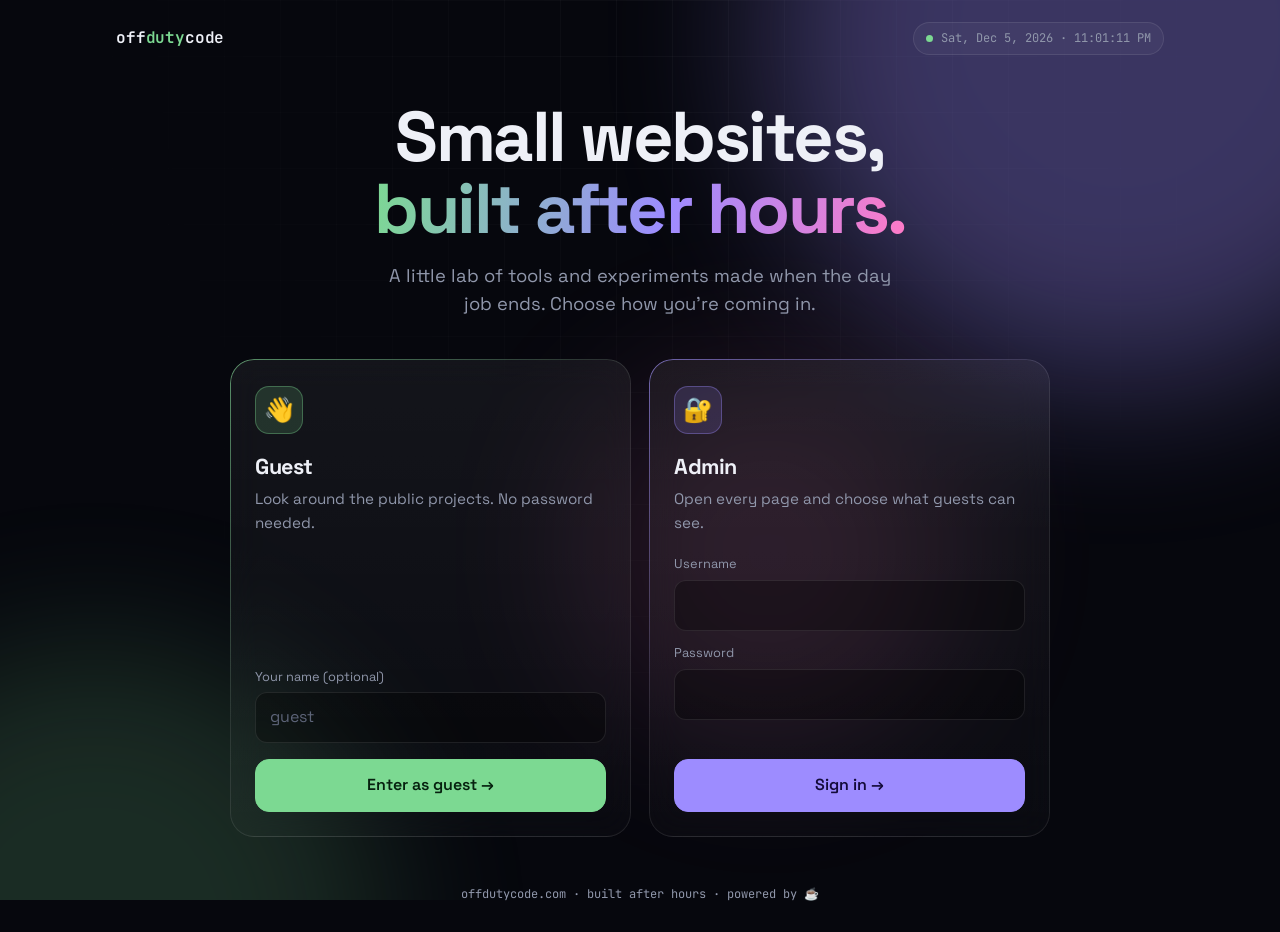
==== commit aaa685fd: "Show full date and time on the login screen The clock pill now shows weekday, date, year and time wi" ====
--- a/index.html
+++ b/index.html
@@ -83,7 +83,8 @@
 
     /* ---------- Login ---------- */
     #login { min-height: 100vh; display: flex; flex-direction: column; }
-    .login-top { display: flex; align-items: center; justify-content: space-between; padding: 22px 0; }
+    .login-top { display: flex; flex-wrap: wrap; align-items: center; justify-content: space-between; gap: 10px; padding: 22px 0; }
+    #clock { font-variant-numeric: tabular-nums; }
     .pill {
       display: inline-flex; align-items: center; gap: 8px; font-family: var(--mono); font-size: 0.75rem; color: var(--muted);
       border: 1px solid var(--line); background: var(--surface); padding: 6px 12px; border-radius: 999px;
@@ -382,8 +383,13 @@
     }
     const b64encode = str => { let bin = ""; new TextEncoder().encode(str).forEach(b => bin += String.fromCharCode(b)); return btoa(bin); };
     const b64decode = b64 => new TextDecoder().decode(Uint8Array.from(atob(b64.replace(/\s/g, "")), c => c.charCodeAt(0)));
-    function tickClock() { $("#clock").textContent = new Date().toLocaleTimeString([], { hour: "2-digit", minute: "2-digit" }); }
-    tickClock(); setInterval(tickClock, 15000);
+    function tickClock() {
+      const d = new Date();
+      const date = d.toLocaleDateString([], { weekday: "short", day: "numeric", month: "short", year: "numeric" });
+      const time = d.toLocaleTimeString([], { hour: "2-digit", minute: "2-digit", second: "2-digit" });
+      $("#clock").textContent = `${date} · ${time}`;
+    }
+    tickClock(); setInterval(tickClock, 1000);
 
     /* ---------- GitHub ---------- */
     const token = () => store.get("localStorage", "odc.ghToken");
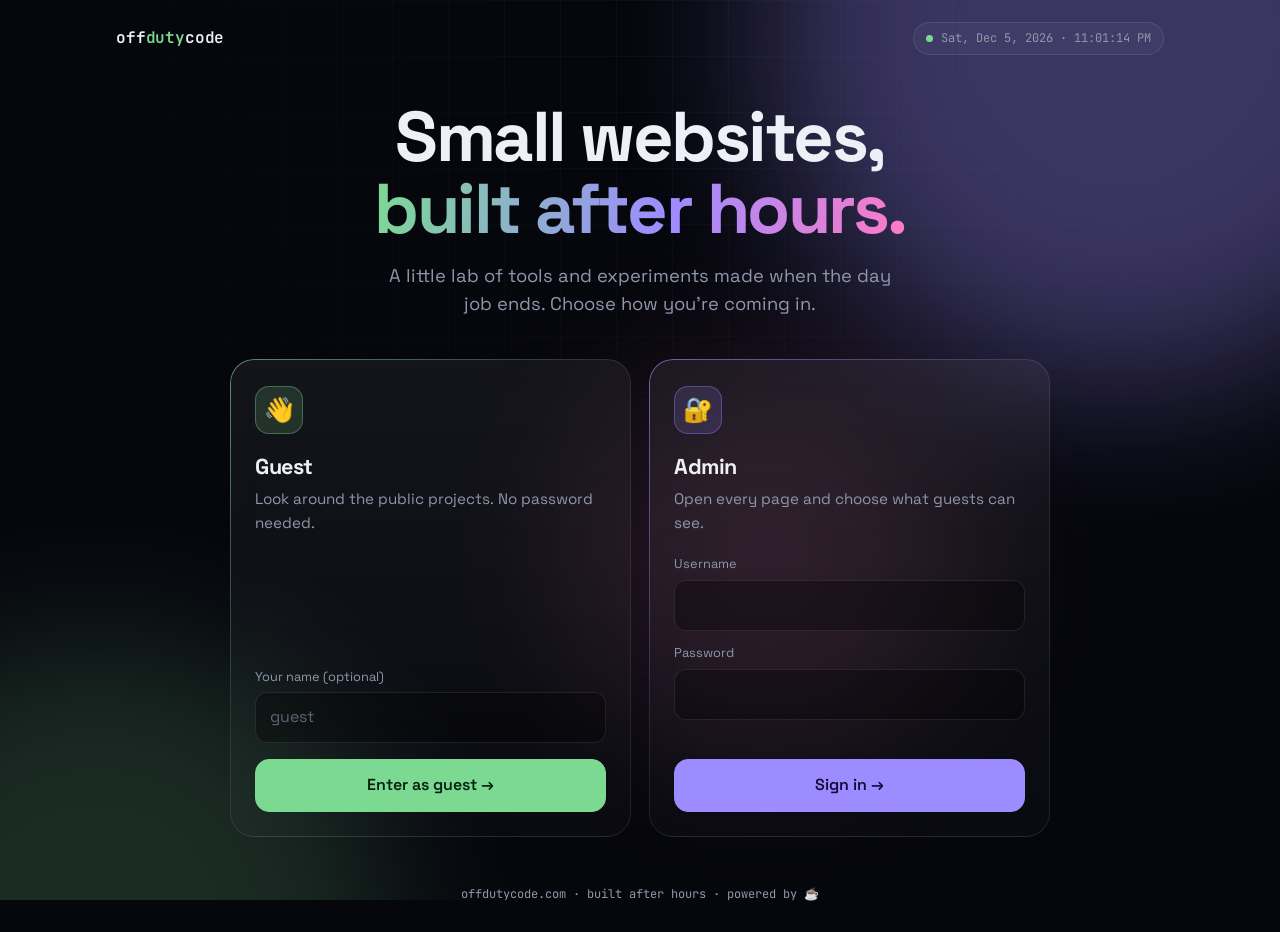
==== commit 7419000f: "Clarify GitHub token steps in the settings popup Co-Authored-By: Claude Opus 5.5 <noreply@anthropic." ====
--- a/index.html
+++ b/index.html
@@ -333,9 +333,10 @@
     <div id="ghForm">
       <ol>
         <li>Open <a href="https://github.com/settings/personal-access-tokens/new" target="_blank" rel="noopener">GitHub → new fine-grained token</a>.</li>
-        <li>Repository access: <b>Only select repositories → offdutycode</b>.</li>
-        <li>Permissions → Repository → <b>Contents: Read and write</b>.</li>
-        <li>Generate, copy and paste it here.</li>
+        <li>Repository access: tap <b>Only select repositories</b>, then pick <b>offdutycode</b>. (Permissions stay hidden until you do this.)</li>
+        <li>Under Permissions, tap <b>+ Add permissions → Repository</b> (or expand <b>Repository permissions</b>), find <b>Contents</b> and set it to <b>Read and write</b>.</li>
+        <li>Tap <b>Generate token</b>, copy the <code>github_pat_…</code> code and paste it here.</li>
+        <li>Can't see these options on your phone? Switch the browser to <b>desktop site</b>.</li>
       </ol>
       <label class="field"><span>GitHub token</span><input class="input" id="ghToken" type="password" autocomplete="off" spellcheck="false" placeholder="github_pat_…"></label>
       <p class="error" id="ghError" aria-live="polite"></p>
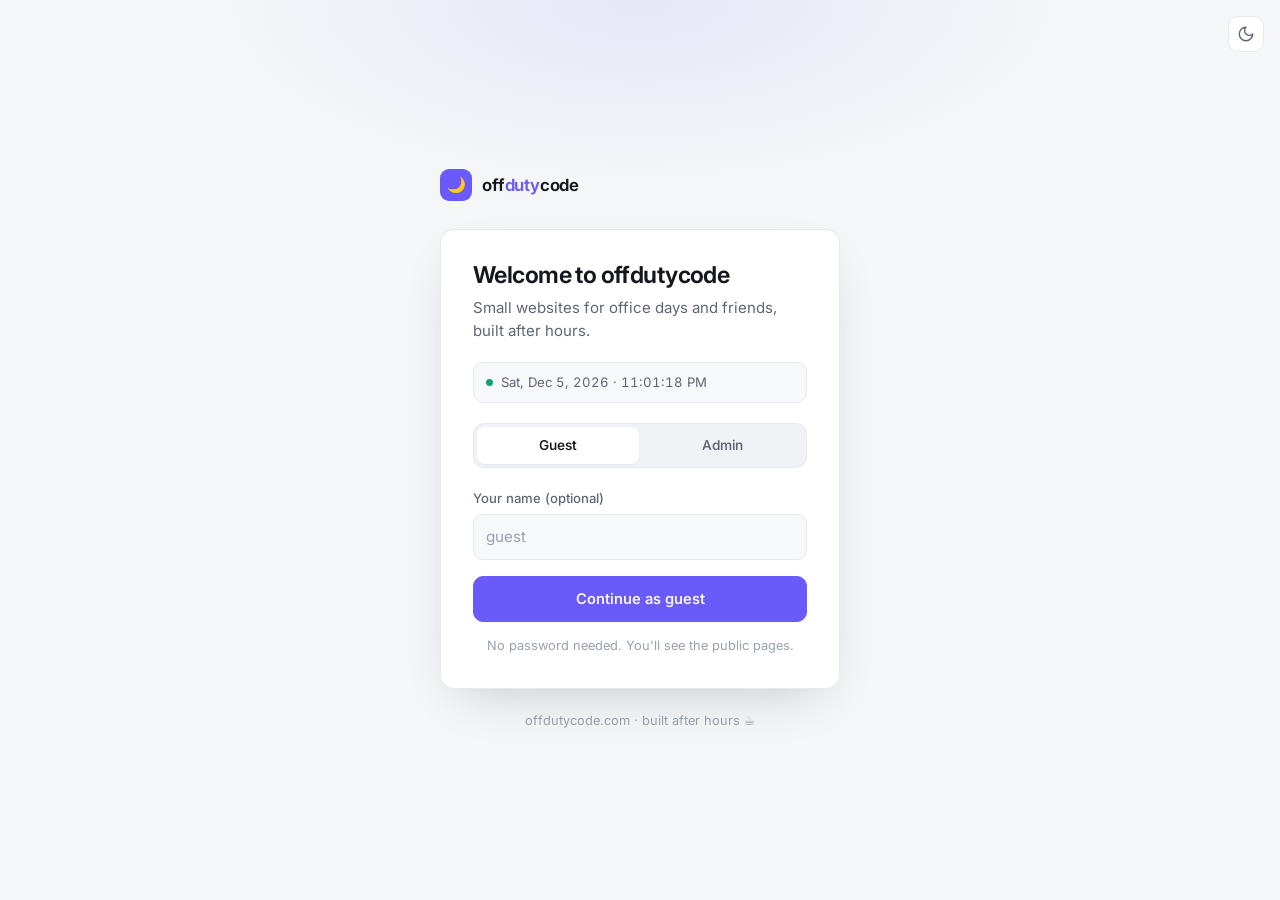
==== commit df393a2c: "New sidebar dashboard UI with dark and light mode - Simple login card (Guest / Admin tabs) with date" ====
--- a/index.html
+++ b/index.html
@@ -4,332 +4,327 @@
   <meta charset="utf-8">
   <meta name="viewport" content="width=device-width, initial-scale=1, viewport-fit=cover">
   <title>OffDutyCode</title>
-  <meta name="description" content="OffDutyCode: small websites and experiments, built after hours.">
-  <meta name="theme-color" content="#06070d">
+  <meta name="description" content="OffDutyCode: small websites for office days and friends, built after hours.">
   <link rel="icon" href="data:image/svg+xml,<svg xmlns='http://www.w3.org/2000/svg' viewBox='0 0 100 100'><text y='.9em' font-size='90'>🌙</text></svg>">
+  <script src="pages/_shared/theme.js"></script>
   <link rel="preconnect" href="https://fonts.googleapis.com">
   <link rel="preconnect" href="https://fonts.gstatic.com" crossorigin>
-  <link href="https://fonts.googleapis.com/css2?family=JetBrains+Mono:wght@400;600&family=Space+Grotesk:wght@400;500;600;700&display=swap" rel="stylesheet">
+  <link href="https://fonts.googleapis.com/css2?family=Inter:wght@400;500;600;700&family=JetBrains+Mono:wght@500&display=swap" rel="stylesheet">
+  <link rel="stylesheet" href="pages/_shared/ui.css">
   <style>
-    :root {
-      --bg: #06070d;
-      --surface: rgba(255, 255, 255, 0.04);
-      --surface-2: rgba(255, 255, 255, 0.07);
-      --line: rgba(255, 255, 255, 0.09);
-      --line-2: rgba(255, 255, 255, 0.16);
-      --fg: #eef0f7;
-      --muted: #9097ab;
-      --green: #7cd992;
-      --violet: #9d8cff;
-      --pink: #ff7ac6;
-      --red: #ff8a8a;
-      --mono: "JetBrains Mono", ui-monospace, Consolas, monospace;
-      --sans: "Space Grotesk", system-ui, sans-serif;
-      --radius: 20px;
-    }
-    * { box-sizing: border-box; margin: 0; padding: 0; }
-    html { -webkit-text-size-adjust: 100%; }
-    body {
-      min-height: 100vh; background: var(--bg); color: var(--fg);
-      font-family: var(--sans); line-height: 1.55; overflow-x: hidden;
-    }
-    button, input { font: inherit; color: inherit; }
-    button { cursor: pointer; }
-    a { color: inherit; }
-    [hidden] { display: none !important; }
-    :focus-visible { outline: 2px solid var(--violet); outline-offset: 2px; }
-
-    /* ---------- Background ---------- */
-    .bg { position: fixed; inset: 0; z-index: -1; overflow: hidden; pointer-events: none; }
-    .blob { position: absolute; border-radius: 50%; filter: blur(80px); opacity: 0.35; animation: drift 22s ease-in-out infinite alternate; }
-    .blob.b1 { width: 55vmax; height: 55vmax; background: var(--violet); top: -25vmax; right: -15vmax; }
-    .blob.b2 { width: 45vmax; height: 45vmax; background: var(--green); bottom: -25vmax; left: -15vmax; opacity: 0.18; animation-delay: -8s; }
-    .blob.b3 { width: 30vmax; height: 30vmax; background: var(--pink); top: 40%; left: 45%; opacity: 0.12; animation-delay: -14s; }
-    @keyframes drift { to { transform: translate(-6vmax, 5vmax) scale(1.12); } }
-    .grid-lines {
-      position: absolute; inset: 0;
-      background-image: linear-gradient(var(--line) 1px, transparent 1px), linear-gradient(90deg, var(--line) 1px, transparent 1px);
-      background-size: 56px 56px; opacity: 0.35;
-      mask-image: radial-gradient(ellipse at 50% 0%, #000 0%, transparent 70%);
-      -webkit-mask-image: radial-gradient(ellipse at 50% 0%, #000 0%, transparent 70%);
-    }
-
-    .wrap { width: 100%; max-width: 1080px; margin: 0 auto; padding: 0 16px; }
-    .logo { font-family: var(--mono); font-weight: 600; font-size: 1rem; text-decoration: none; letter-spacing: -0.01em; }
-    .logo span { color: var(--green); }
-    .grad { background: linear-gradient(100deg, var(--green), var(--violet) 55%, var(--pink)); -webkit-background-clip: text; background-clip: text; color: transparent; }
-
-    /* ---------- Buttons + inputs ---------- */
-    .btn {
-      display: inline-flex; align-items: center; justify-content: center; gap: 8px;
-      padding: 13px 18px; border-radius: 14px; border: 1px solid var(--line-2);
-      background: var(--surface-2); font-weight: 600; text-decoration: none; transition: transform .15s, background .15s, border-color .15s;
-    }
-    .btn:hover { transform: translateY(-1px); border-color: rgba(255,255,255,0.3); }
-    .btn:active { transform: translateY(0); }
-    .btn.green { background: var(--green); border-color: var(--green); color: #06210f; }
-    .btn.violet { background: var(--violet); border-color: var(--violet); color: #140b3a; }
-    .btn.ghost { background: transparent; }
-    .btn.small { padding: 8px 12px; border-radius: 11px; font-size: 0.85rem; }
-    .btn[disabled] { opacity: 0.6; pointer-events: none; }
-    .field { display: block; margin-bottom: 12px; }
-    .field > span { display: block; font-size: 0.8rem; color: var(--muted); margin-bottom: 6px; }
-    .input {
-      width: 100%; font-size: 1rem; background: rgba(0,0,0,0.3); border: 1px solid var(--line);
-      border-radius: 12px; padding: 12px 14px; outline: 0; transition: border-color .15s, background .15s;
-    }
-    .input:focus { border-color: var(--violet); background: rgba(0,0,0,0.45); }
-    .input::placeholder { color: #5d6478; }
+    .ico { width: 18px; height: 18px; flex-shrink: 0; fill: none; stroke: currentColor; stroke-width: 1.8; stroke-linecap: round; stroke-linejoin: round; }
+    .icon-btn {
+      width: 36px; height: 36px; border-radius: 10px; border: 1px solid var(--line); background: var(--panel);
+      display: inline-grid; place-items: center; color: var(--muted); flex-shrink: 0; transition: background-color .15s, color .15s;
+    }
+    .icon-btn:hover { background: var(--panel-2); color: var(--fg); }
+    .brand { display: inline-flex; align-items: center; gap: 10px; font-weight: 650; letter-spacing: -0.01em; text-decoration: none; white-space: nowrap; }
+    .brand-mark { width: 32px; height: 32px; border-radius: 9px; display: grid; place-items: center; background: var(--accent); color: #fff; font-size: 0.95rem; flex-shrink: 0; }
+    .brand b { color: var(--accent); font-weight: 650; }
+
+    /* ---------- Switch ---------- */
+    .switch { display: inline-flex; align-items: center; gap: 10px; font-size: 0.86rem; color: var(--muted); cursor: pointer; user-select: none; }
+    .switch input { position: absolute; opacity: 0; width: 1px; height: 1px; }
+    .track { width: 36px; height: 20px; border-radius: 99px; background: var(--line-2); position: relative; transition: background-color .2s; flex-shrink: 0; }
+    .track::after { content: ""; position: absolute; top: 2px; left: 2px; width: 16px; height: 16px; border-radius: 50%; background: #fff; transition: transform .2s; box-shadow: 0 1px 2px rgba(0,0,0,0.25); }
+    .switch input:checked + .track { background: var(--green); }
+    .switch input:checked + .track::after { transform: translateX(16px); }
+    .switch input:focus-visible + .track { outline: 2px solid var(--accent); outline-offset: 2px; }
+    .switch.busy { opacity: 0.5; pointer-events: none; }
 
     /* ---------- Login ---------- */
-    #login { min-height: 100vh; display: flex; flex-direction: column; }
-    .login-top { display: flex; flex-wrap: wrap; align-items: center; justify-content: space-between; gap: 10px; padding: 22px 0; }
-    #clock { font-variant-numeric: tabular-nums; }
-    .pill {
-      display: inline-flex; align-items: center; gap: 8px; font-family: var(--mono); font-size: 0.75rem; color: var(--muted);
-      border: 1px solid var(--line); background: var(--surface); padding: 6px 12px; border-radius: 999px;
-    }
-    .pulse { width: 7px; height: 7px; border-radius: 50%; background: var(--green); box-shadow: 0 0 0 0 rgba(124,217,146,0.6); animation: pulse 2s infinite; }
-    @keyframes pulse { 70% { box-shadow: 0 0 0 8px rgba(124,217,146,0); } 100% { box-shadow: 0 0 0 0 rgba(124,217,146,0); } }
-    .login-main { flex: 1; display: flex; flex-direction: column; justify-content: center; padding: 24px 0 48px; }
-    .login-head { text-align: center; margin-bottom: 40px; }
-    .login-head h1 { font-size: clamp(2.3rem, 7.5vw, 4.4rem); line-height: 1.03; letter-spacing: -0.035em; font-weight: 700; }
-    .login-head p { color: var(--muted); margin-top: 16px; font-size: clamp(1rem, 2.6vw, 1.15rem); max-width: 520px; margin-inline: auto; }
-    .doors { display: grid; grid-template-columns: 1fr 1fr; gap: 18px; max-width: 820px; margin: 0 auto; width: 100%; }
-    .door {
-      position: relative; background: linear-gradient(180deg, rgba(255,255,255,0.06), rgba(255,255,255,0.02));
-      border: 1px solid var(--line); border-radius: 24px; padding: 26px 24px 24px;
-      backdrop-filter: blur(16px); -webkit-backdrop-filter: blur(16px);
-      display: flex; flex-direction: column; transition: border-color .2s, transform .2s;
-    }
-    .door::before {
-      content: ""; position: absolute; inset: -1px; border-radius: inherit; padding: 1px; pointer-events: none;
-      background: linear-gradient(140deg, var(--door), transparent 45%);
-      -webkit-mask: linear-gradient(#000 0 0) content-box, linear-gradient(#000 0 0);
-      -webkit-mask-composite: xor; mask-composite: exclude; opacity: 0.6;
-    }
-    .door.guest { --door: var(--green); }
-    .door.admin { --door: var(--violet); }
-    .door:hover { transform: translateY(-3px); }
-    .door-icon {
-      width: 48px; height: 48px; border-radius: 14px; display: grid; place-items: center; font-size: 1.5rem; margin-bottom: 16px;
-      background: color-mix(in srgb, var(--door) 16%, transparent); border: 1px solid color-mix(in srgb, var(--door) 35%, transparent);
-    }
-    .door h2 { font-size: 1.35rem; letter-spacing: -0.02em; }
-    .door > p { color: var(--muted); font-size: 0.95rem; margin: 4px 0 20px; }
-    .door form { margin-top: auto; }
-    .door .btn { width: 100%; margin-top: 4px; }
-    .error { color: var(--red); font-size: 0.85rem; min-height: 1.3em; margin: 2px 0 6px; }
+    #login { min-height: 100vh; min-height: 100dvh; display: flex; flex-direction: column; align-items: center; justify-content: center; padding: 24px 16px; position: relative; }
+    #login::before { content: ""; position: absolute; inset: 0 0 auto 0; height: 340px; background: radial-gradient(600px 260px at 50% 0%, var(--accent-soft), transparent 70%); pointer-events: none; }
+    .login-theme { position: absolute; top: 16px; right: 16px; }
+    .login-box { width: 100%; max-width: 400px; position: relative; }
+    .login-box .brand { margin-bottom: 28px; font-size: 1.05rem; }
+    .login-card { padding: clamp(22px, 5vw, 32px); box-shadow: var(--shadow-lg); }
+    .login-card h1 { font-size: 1.45rem; font-weight: 650; letter-spacing: -0.025em; line-height: 1.2; }
+    .login-card .sub { color: var(--muted); margin: 6px 0 20px; font-size: 0.94rem; }
+    .when { display: flex; align-items: center; gap: 8px; font-size: 0.82rem; color: var(--muted); padding: 9px 12px; border-radius: 10px; background: var(--inset); border: 1px solid var(--line); margin-bottom: 20px; font-variant-numeric: tabular-nums; }
+    .when .dot { width: 7px; height: 7px; border-radius: 50%; background: var(--green); flex-shrink: 0; }
+    .tabs { display: grid; grid-template-columns: 1fr 1fr; margin-bottom: 20px; }
+    .tabs button { padding: 8px; }
+    .field { display: block; margin-bottom: 14px; }
+    .login-card .btn { width: 100%; padding: 11px; margin-top: 2px; }
+    .fine { color: var(--dim); font-size: 0.8rem; margin-top: 14px; text-align: center; }
+    .error { color: var(--red); font-size: 0.84rem; min-height: 1.3em; margin: -4px 0 6px; }
     .shake { animation: shake .4s; }
-    @keyframes shake { 20%, 60% { transform: translateX(-6px); } 40%, 80% { transform: translateX(6px); } }
-    .login-foot { text-align: center; color: var(--muted); font-family: var(--mono); font-size: 0.75rem; padding: 0 0 28px; }
-
-    /* ---------- App ---------- */
-    .topbar {
-      position: sticky; top: 0; z-index: 5; border-bottom: 1px solid var(--line);
-      background: rgba(6, 7, 13, 0.7); backdrop-filter: blur(14px); -webkit-backdrop-filter: blur(14px);
-    }
-    .topbar .wrap { display: flex; align-items: center; gap: 10px; height: 62px; }
-    .topbar .logo { margin-right: auto; }
-    .who { display: flex; align-items: center; gap: 8px; font-size: 0.9rem; }
-    .role { font-family: var(--mono); font-size: 0.68rem; padding: 2px 8px; border-radius: 99px; background: rgba(124,217,146,0.14); color: var(--green); }
-    .role.admin { background: rgba(157,140,255,0.16); color: var(--violet); }
-    .icon-btn { width: 38px; height: 38px; border-radius: 11px; border: 1px solid var(--line); background: var(--surface); display: grid; place-items: center; font-size: 1rem; }
-    .icon-btn:hover { border-color: var(--line-2); }
-
-    .intro { padding: 40px 0 24px; }
-    .intro h1 { font-size: clamp(1.9rem, 5.5vw, 2.9rem); letter-spacing: -0.03em; line-height: 1.1; }
-    .intro p { color: var(--muted); margin-top: 8px; max-width: 560px; }
-    .stats { display: grid; grid-template-columns: repeat(3, 1fr); gap: 12px; margin-top: 24px; }
-    .stat { background: var(--surface); border: 1px solid var(--line); border-radius: 16px; padding: 14px 16px; }
-    .stat b { display: block; font-family: var(--mono); font-size: 1.6rem; font-weight: 600; line-height: 1.2; }
-    .stat span { color: var(--muted); font-size: 0.8rem; }
-    .sync {
-      display: flex; align-items: center; gap: 10px; margin-top: 12px; padding: 12px 14px; border-radius: 14px;
-      border: 1px solid var(--line); background: var(--surface); font-size: 0.88rem; color: var(--muted); width: 100%; text-align: left;
-    }
-    .sync .dot { width: 8px; height: 8px; border-radius: 50%; background: #e3b341; flex-shrink: 0; }
-    .sync.on .dot { background: var(--green); }
-    .sync b { color: var(--fg); font-weight: 600; }
-    .sync em { margin-left: auto; font-style: normal; color: var(--violet); white-space: nowrap; }
-
-    .toolbar { display: flex; flex-wrap: wrap; gap: 10px; align-items: center; margin: 8px 0 18px; }
-    .search { position: relative; flex: 1 1 240px; }
-    .search .input { padding-left: 38px; }
-    .search::before { content: "⌕"; position: absolute; left: 14px; top: 50%; transform: translateY(-52%); color: var(--muted); font-size: 1.1rem; }
-    .seg { display: inline-flex; padding: 4px; gap: 4px; border: 1px solid var(--line); border-radius: 13px; background: var(--surface); }
-    .seg button { border: 0; background: transparent; padding: 8px 12px; border-radius: 9px; font-size: 0.85rem; color: var(--muted); }
-    .seg button[aria-pressed="true"] { background: var(--surface-2); color: var(--fg); }
-
-    .cards { display: grid; grid-template-columns: repeat(auto-fill, minmax(290px, 1fr)); gap: 16px; padding-bottom: 56px; }
-    .card {
-      --h: 260; position: relative; display: flex; flex-direction: column; gap: 4px;
-      background: linear-gradient(180deg, rgba(255,255,255,0.055), rgba(255,255,255,0.02));
-      border: 1px solid var(--line); border-radius: var(--radius); padding: 20px;
-      transition: transform .2s, border-color .2s, box-shadow .2s;
-    }
-    .card:hover { transform: translateY(-3px); border-color: hsla(var(--h), 80%, 70%, 0.35); box-shadow: 0 18px 50px -20px hsla(var(--h), 80%, 60%, 0.45); }
-    .card-top { display: flex; align-items: flex-start; justify-content: space-between; margin-bottom: 10px; }
-    .tile {
-      width: 52px; height: 52px; border-radius: 15px; display: grid; place-items: center; font-size: 1.6rem;
-      background: linear-gradient(140deg, hsla(var(--h), 85%, 65%, 0.28), hsla(calc(var(--h) + 40), 85%, 60%, 0.1));
-      border: 1px solid hsla(var(--h), 85%, 70%, 0.3);
-    }
-    .badge { font-family: var(--mono); font-size: 0.68rem; padding: 3px 9px; border-radius: 99px; border: 1px solid var(--line); color: var(--muted); }
-    .badge.public { color: var(--green); border-color: rgba(124,217,146,0.35); background: rgba(124,217,146,0.08); }
-    .card h3 { font-size: 1.18rem; letter-spacing: -0.015em; }
-    .card p { color: var(--muted); font-size: 0.93rem; flex: 1; }
-    .card .path { font-family: var(--mono); font-size: 0.72rem; color: #626a80; margin-top: 6px; }
-    .card-foot { display: flex; align-items: center; justify-content: space-between; gap: 10px; margin-top: 16px; padding-top: 14px; border-top: 1px solid var(--line); }
-    .card-foot .btn { margin-left: auto; }
-
-    .switch { display: inline-flex; align-items: center; gap: 10px; font-size: 0.85rem; color: var(--muted); cursor: pointer; user-select: none; }
-    .switch input { position: absolute; opacity: 0; width: 1px; height: 1px; }
-    .track { width: 42px; height: 24px; border-radius: 99px; background: rgba(255,255,255,0.12); position: relative; transition: background .2s; flex-shrink: 0; }
-    .track::after { content: ""; position: absolute; top: 3px; left: 3px; width: 18px; height: 18px; border-radius: 50%; background: #fff; transition: transform .2s; box-shadow: 0 1px 3px rgba(0,0,0,0.4); }
-    .switch input:checked + .track { background: var(--green); }
-    .switch input:checked + .track::after { transform: translateX(18px); }
-    .switch input:focus-visible + .track { outline: 2px solid var(--violet); outline-offset: 2px; }
-    .switch input:checked ~ .lbl { color: var(--fg); }
-    .switch.busy { opacity: 0.6; pointer-events: none; }
-
-    .skeleton { min-height: 220px; background: linear-gradient(90deg, var(--surface) 0%, var(--surface-2) 50%, var(--surface) 100%); background-size: 200% 100%; animation: shimmer 1.4s infinite; border: 1px solid var(--line); border-radius: var(--radius); }
+    @keyframes shake { 20%, 60% { transform: translateX(-5px); } 40%, 80% { transform: translateX(5px); } }
+    .login-foot { color: var(--dim); font-size: 0.8rem; text-align: center; margin-top: 22px; }
+
+    /* ---------- App shell ---------- */
+    #app { display: grid; grid-template-columns: auto 1fr; grid-template-rows: minmax(0, 1fr); height: 100vh; height: 100dvh; }
+    .sidebar {
+      --w: 264px; width: var(--w); height: 100%; display: flex; flex-direction: column; gap: 4px;
+      background: var(--panel); border-right: 1px solid var(--line); padding: 14px 12px;
+      transition: width .28s cubic-bezier(.4,0,.2,1), transform .28s cubic-bezier(.4,0,.2,1), background-color .25s;
+      overflow: hidden; z-index: 20;
+    }
+    .sb-head { display: flex; align-items: center; justify-content: space-between; gap: 8px; padding: 2px 4px 14px; min-height: 50px; }
+    .sb-label { font-size: 0.7rem; font-weight: 600; letter-spacing: 0.06em; text-transform: uppercase; color: var(--dim); padding: 14px 10px 6px; white-space: nowrap; }
+    .nav { display: grid; gap: 2px; }
+    .nav-scroll { flex: 1; overflow-y: auto; overflow-x: hidden; margin: 0 -4px; padding: 0 4px; }
+    .nav-item {
+      position: relative; display: flex; align-items: center; gap: 12px; padding: 8px 10px; border-radius: 10px;
+      color: var(--muted); text-decoration: none; font-weight: 500; font-size: 0.92rem; white-space: nowrap;
+      border: 0; background: transparent; width: 100%; text-align: left; transition: background-color .15s, color .15s;
+    }
+    .nav-item:hover { background: var(--panel-2); color: var(--fg); }
+    .nav-item.active { background: var(--accent-soft); color: var(--accent); }
+    .nav-item.active::before { content: ""; position: absolute; left: -12px; top: 8px; bottom: 8px; width: 3px; border-radius: 0 3px 3px 0; background: var(--accent); }
+    .nav-item .emo { width: 22px; height: 22px; display: grid; place-items: center; font-size: 1rem; flex-shrink: 0; }
+    .nav-item .txt { flex: 1; min-width: 0; overflow: hidden; text-overflow: ellipsis; transition: opacity .2s; }
+    .nav-item .vis { width: 7px; height: 7px; border-radius: 50%; background: var(--green); flex-shrink: 0; }
+    .nav-item .vis.off { background: transparent; border: 1.5px solid var(--dim); }
+    .nav-item .status { width: 8px; height: 8px; border-radius: 50%; background: var(--amber); flex-shrink: 0; }
+    .nav-item .status.on { background: var(--green); }
+    .sb-foot { display: grid; gap: 8px; padding-top: 10px; border-top: 1px solid var(--line); }
+    .theme-row { display: flex; align-items: center; gap: 12px; padding: 8px 10px; border-radius: 10px; color: var(--muted); font-size: 0.92rem; font-weight: 500; white-space: nowrap; }
+    .theme-row .txt { flex: 1; }
+    .user { display: flex; align-items: center; gap: 10px; padding: 8px; border-radius: 12px; background: var(--panel-2); white-space: nowrap; }
+    .avatar { width: 34px; height: 34px; border-radius: 50%; display: grid; place-items: center; font-weight: 650; font-size: 0.85rem; color: #fff; background: var(--green); flex-shrink: 0; }
+    .avatar.admin { background: var(--accent); }
+    .user .meta { flex: 1; min-width: 0; line-height: 1.25; }
+    .user .meta b { display: block; font-weight: 600; font-size: 0.9rem; overflow: hidden; text-overflow: ellipsis; }
+    .user .meta span { font-size: 0.76rem; color: var(--muted); }
+    .user .icon-btn { width: 32px; height: 32px; background: transparent; border-color: transparent; }
+    .user .icon-btn:hover { background: var(--panel); }
+    #collapseBtn .ico { transition: transform .28s; }
+    .brand-name { transition: opacity .2s; }
+
+    /* Collapsed sidebar (desktop) */
+    @media (min-width: 900px) {
+      body.collapsed .sidebar { --w: 72px; }
+      body.collapsed .sidebar .txt, body.collapsed .brand-name, body.collapsed .user .meta, body.collapsed .theme-row > .ico { display: none; }
+      body.collapsed .sb-label { height: 1px; padding: 0; margin: 12px 6px; overflow: hidden; color: transparent; background: var(--line); }
+      body.collapsed .sb-head { flex-direction: column; gap: 10px; padding: 2px 0 10px; }
+      body.collapsed .nav-item { justify-content: center; padding: 9px 0; }
+      body.collapsed .nav-item .vis, body.collapsed .nav-item .status { position: absolute; top: 5px; right: 6px; }
+      body.collapsed .nav-item.active::before { left: -12px; }
+      body.collapsed #collapseBtn .ico { transform: rotate(180deg); }
+      body.collapsed .theme-row { justify-content: center; padding: 8px 0; }
+      body.collapsed .user { flex-direction: column; background: transparent; padding: 0; gap: 6px; }
+      #menuBtn, .scrim { display: none; }
+    }
+
+    /* Mobile: sidebar slides in */
+    @media (max-width: 899px) {
+      #app { grid-template-columns: 1fr; }
+      .sidebar { position: fixed; inset: 0 auto 0 0; transform: translateX(-102%); box-shadow: var(--shadow-lg); width: min(280px, 86vw); }
+      body.sb-open .sidebar { transform: none; }
+      .scrim { position: fixed; inset: 0; background: rgba(0,0,0,0.45); z-index: 15; opacity: 0; pointer-events: none; transition: opacity .25s; }
+      body.sb-open .scrim { opacity: 1; pointer-events: auto; }
+      #collapseBtn { display: none; }
+    }
+
+    /* ---------- Main ---------- */
+    .main { display: flex; flex-direction: column; min-width: 0; min-height: 0; height: 100%; }
+    .topbar { display: flex; align-items: center; gap: 12px; height: 60px; padding: 0 16px; border-bottom: 1px solid var(--line); background: var(--panel); flex-shrink: 0; transition: background-color .25s; }
+    @media (min-width: 700px) { .topbar { padding: 0 28px; } }
+    .crumb { display: flex; align-items: center; gap: 8px; min-width: 0; flex: 1; font-weight: 600; }
+    .crumb .muted { font-weight: 500; }
+    .crumb .sep { color: var(--dim); }
+    .crumb .cur { overflow: hidden; text-overflow: ellipsis; white-space: nowrap; }
+    .top-actions { display: flex; align-items: center; gap: 10px; }
+    @media (max-width: 560px) { #todayPill, #viewSwitch .lbl, #crumbRoot, #crumbSep { display: none !important; } }
+    .content { flex: 1; min-height: 0; overflow-y: auto; }
+    .home { width: 100%; max-width: 1180px; margin: 0 auto; padding: clamp(20px, 4vw, 36px) 16px 56px; }
+    @media (min-width: 700px) { .home { padding-left: 28px; padding-right: 28px; } }
+    .hello { margin-bottom: 22px; }
+    .hello h1 { font-size: clamp(1.45rem, 3.5vw, 1.9rem); font-weight: 650; letter-spacing: -0.025em; line-height: 1.2; }
+    .hello p { color: var(--muted); margin-top: 4px; }
+    .stats { display: grid; grid-template-columns: repeat(3, minmax(0, 1fr)); gap: 12px; margin-bottom: 14px; }
+    @media (min-width: 900px) { .stats { grid-template-columns: repeat(4, minmax(0, 1fr)); } }
+    .stat { padding: 16px; }
+    .stat span { display: block; font-size: 0.8rem; color: var(--muted); font-weight: 500; }
+    .stat b { display: block; font-size: 1.6rem; font-weight: 650; letter-spacing: -0.02em; margin-top: 2px; }
+    .stat.sync { display: none; cursor: pointer; text-align: left; font: inherit; color: inherit; }
+    @media (min-width: 900px) { .stat.sync { display: block; } }
+    .stat.sync b { font-size: 1rem; display: flex; align-items: center; gap: 8px; margin-top: 8px; }
+    .stat.sync:hover { border-color: var(--line-2); }
+    .sync-dot { width: 8px; height: 8px; border-radius: 50%; background: var(--amber); flex-shrink: 0; }
+    .sync-dot.on { background: var(--green); }
+    .sync-bar { display: flex; align-items: center; gap: 10px; width: 100%; margin-bottom: 14px; padding: 11px 14px; border-radius: 12px; border: 1px solid var(--line); background: var(--panel); color: var(--muted); font-size: 0.88rem; text-align: left; }
+    .sync-bar b { color: var(--fg); font-weight: 600; }
+    .sync-bar em { margin-left: auto; font-style: normal; color: var(--accent); font-weight: 600; white-space: nowrap; }
+    @media (min-width: 900px) { .sync-bar { display: none; } }
+    .toolbar { display: flex; flex-wrap: wrap; gap: 10px; align-items: center; margin-bottom: 18px; }
+    .search { position: relative; flex: 1 1 240px; max-width: 420px; }
+    .search .ico { position: absolute; left: 12px; top: 50%; transform: translateY(-50%); color: var(--dim); width: 16px; height: 16px; }
+    .search .input { padding-left: 36px; }
+
+    .cards { display: grid; grid-template-columns: repeat(auto-fill, minmax(min(100%, 290px), 1fr)); gap: 16px; }
+    .pcard { display: flex; flex-direction: column; overflow: hidden; padding: 0; transition: border-color .2s, box-shadow .2s, transform .2s; }
+    .pcard:hover { border-color: var(--line-2); box-shadow: var(--shadow-lg); transform: translateY(-2px); }
+    .cover { position: relative; display: block; height: 170px; overflow: hidden; background: var(--inset); border-bottom: 1px solid var(--line); }
+    .cover iframe { position: absolute; top: 0; left: 0; width: 1280px; height: 920px; border: 0; transform-origin: 0 0; transform: scale(var(--s, 0.25)); pointer-events: none; opacity: 0; transition: opacity .4s; }
+    .cover iframe.ready { opacity: 1; }
+    .cover .big { position: absolute; inset: 0; display: grid; place-items: center; font-size: 2.4rem; }
+    .pbody { padding: 16px 18px 6px; flex: 1; display: flex; flex-direction: column; gap: 6px; }
+    .phead { display: flex; align-items: center; gap: 10px; }
+    .phead .emo { width: 34px; height: 34px; border-radius: 10px; display: grid; place-items: center; background: var(--panel-2); border: 1px solid var(--line); font-size: 1.05rem; flex-shrink: 0; }
+    .phead h3 { font-size: 1rem; font-weight: 600; flex: 1; min-width: 0; letter-spacing: -0.01em; }
+    .badge { font-size: 0.72rem; font-weight: 550; padding: 2px 8px; border-radius: 99px; background: var(--panel-2); color: var(--muted); white-space: nowrap; }
+    .badge.public { background: var(--green-soft); color: var(--green); }
+    .pbody p { color: var(--muted); font-size: 0.88rem; flex: 1; }
+    .pbody .path { font-family: var(--mono); font-size: 0.72rem; color: var(--dim); }
+    .pfoot { display: flex; align-items: center; justify-content: space-between; gap: 10px; margin: 12px 18px 0; padding: 12px 0 16px; border-top: 1px solid var(--line); }
+    .pfoot .btn { margin-left: auto; padding: 7px 14px; font-size: 0.85rem; }
+    .skeleton { height: 320px; border-radius: var(--radius); background: linear-gradient(90deg, var(--panel) 0%, var(--panel-2) 50%, var(--panel) 100%); background-size: 200% 100%; animation: shimmer 1.4s infinite; border: 1px solid var(--line); }
     @keyframes shimmer { to { background-position: -200% 0; } }
-    .empty { grid-column: 1 / -1; text-align: center; padding: 56px 16px; border: 1px dashed var(--line-2); border-radius: var(--radius); color: var(--muted); }
-    .empty b { display: block; font-size: 2rem; margin-bottom: 8px; }
-    .empty code { font-family: var(--mono); color: var(--fg); }
-
-    /* ---------- Viewer ---------- */
-    #viewer { position: fixed; inset: 0; z-index: 20; background: var(--bg); display: flex; flex-direction: column; }
-    .viewer-bar { display: flex; align-items: center; gap: 10px; padding: 10px 12px; border-bottom: 1px solid var(--line); background: rgba(6,7,13,0.9); }
-    .viewer-bar strong { flex: 1; min-width: 0; white-space: nowrap; overflow: hidden; text-overflow: ellipsis; text-align: center; font-size: 0.95rem; }
-    #frame { flex: 1; width: 100%; border: 0; background: #fff; }
+    .empty { grid-column: 1 / -1; text-align: center; padding: 52px 16px; border: 1px dashed var(--line-2); border-radius: var(--radius); color: var(--muted); }
+    .empty b { display: block; font-size: 1.8rem; margin-bottom: 6px; }
+    .empty code { font-family: var(--mono); color: var(--fg); font-size: 0.85em; }
+
+    #viewer { height: 100%; display: flex; }
+    #frame { flex: 1; width: 100%; height: 100%; border: 0; background: var(--bg); }
 
     /* ---------- Dialog + toast ---------- */
-    dialog {
-      margin: auto; width: min(480px, calc(100% - 32px)); max-height: calc(100% - 32px); overflow-y: auto;
-      background: #0e1019; color: var(--fg); border: 1px solid var(--line-2); border-radius: 22px; padding: 24px;
-    }
-    dialog::backdrop { background: rgba(0,0,0,0.6); backdrop-filter: blur(4px); }
-    dialog h2 { font-size: 1.3rem; letter-spacing: -0.02em; margin-bottom: 6px; }
-    dialog p, dialog li { color: var(--muted); font-size: 0.92rem; }
+    dialog { margin: auto; width: min(460px, calc(100% - 32px)); max-height: calc(100% - 32px); overflow-y: auto; background: var(--panel); color: var(--fg); border: 1px solid var(--line); border-radius: 16px; padding: 24px; box-shadow: var(--shadow-lg); }
+    dialog::backdrop { background: rgba(0,0,0,0.45); }
+    dialog h2 { font-size: 1.15rem; font-weight: 650; margin-bottom: 6px; }
+    dialog p, dialog li { color: var(--muted); font-size: 0.9rem; }
     dialog ol { padding-left: 20px; margin: 12px 0 16px; display: grid; gap: 6px; }
     dialog li b { color: var(--fg); font-weight: 600; }
+    dialog code { font-family: var(--mono); font-size: 0.85em; }
+    dialog a { color: var(--accent); }
     dialog .row { display: flex; gap: 10px; margin-top: 8px; }
     dialog .row .btn { flex: 1; }
     .note { margin-top: 14px; font-size: 0.8rem !important; }
-    .connected { padding: 14px; border-radius: 14px; background: rgba(124,217,146,0.08); border: 1px solid rgba(124,217,146,0.3); color: var(--fg) !important; margin: 12px 0; }
-    #toast {
-      position: fixed; left: 50%; bottom: max(20px, env(safe-area-inset-bottom)); transform: translate(-50%, 140%); z-index: 30;
-      max-width: calc(100% - 32px); padding: 12px 18px; border-radius: 14px; font-size: 0.9rem;
-      background: #171a26; border: 1px solid var(--line-2); box-shadow: 0 20px 50px rgba(0,0,0,0.5);
-      visibility: hidden; transition: transform .3s, visibility .3s;
-    }
+    .connected { padding: 12px 14px; border-radius: 10px; background: var(--green-soft); color: var(--fg) !important; margin: 12px 0; }
+    #toast { position: fixed; left: 50%; bottom: max(20px, env(safe-area-inset-bottom)); transform: translate(-50%, 140%); z-index: 40; max-width: calc(100% - 32px); padding: 11px 16px; border-radius: 12px; font-size: 0.9rem; background: var(--fg); color: var(--bg); box-shadow: var(--shadow-lg); visibility: hidden; transition: transform .3s, visibility .3s; }
     #toast.show { transform: translate(-50%, 0); visibility: visible; }
-    #toast.error { border-color: rgba(255,138,138,0.5); }
-
-    @media (max-width: 680px) {
-      .doors { grid-template-columns: 1fr; }
-      .login-head { margin-bottom: 28px; }
-      .who .name { display: none; }
-      .stat b { font-size: 1.3rem; }
-      .stat { padding: 12px; }
-    }
-    @media (prefers-reduced-motion: reduce) {
-      *, *::before, *::after { animation: none !important; transition: none !important; }
-    }
+    #toast.error { background: var(--red); color: #fff; }
   </style>
 </head>
 <body>
-  <div class="bg" aria-hidden="true"><div class="grid-lines"></div><div class="blob b1"></div><div class="blob b2"></div><div class="blob b3"></div></div>
+  <!-- Icons -->
+  <svg width="0" height="0" style="position:absolute" aria-hidden="true">
+    <symbol id="i-grid" viewBox="0 0 24 24"><rect x="3" y="3" width="7" height="7" rx="1.5"/><rect x="14" y="3" width="7" height="7" rx="1.5"/><rect x="3" y="14" width="7" height="7" rx="1.5"/><rect x="14" y="14" width="7" height="7" rx="1.5"/></symbol>
+    <symbol id="i-collapse" viewBox="0 0 24 24"><rect x="3" y="3" width="18" height="18" rx="3"/><path d="M9 3v18"/><path d="m16 15-3-3 3-3"/></symbol>
+    <symbol id="i-menu" viewBox="0 0 24 24"><path d="M4 6h16M4 12h16M4 18h16"/></symbol>
+    <symbol id="i-sun" viewBox="0 0 24 24"><circle cx="12" cy="12" r="4"/><path d="M12 2v2M12 20v2M4.9 4.9l1.4 1.4M17.7 17.7l1.4 1.4M2 12h2M20 12h2M6.3 17.7l-1.4 1.4M19.1 4.9l-1.4 1.4"/></symbol>
+    <symbol id="i-moon" viewBox="0 0 24 24"><path d="M12 3a6 6 0 0 0 9 9 9 9 0 1 1-9-9Z"/></symbol>
+    <symbol id="i-logout" viewBox="0 0 24 24"><path d="M9 21H5a2 2 0 0 1-2-2V5a2 2 0 0 1 2-2h4"/><path d="m16 17 5-5-5-5"/><path d="M21 12H9"/></symbol>
+    <symbol id="i-external" viewBox="0 0 24 24"><path d="M15 3h6v6"/><path d="M10 14 21 3"/><path d="M18 13v6a2 2 0 0 1-2 2H5a2 2 0 0 1-2-2V8a2 2 0 0 1 2-2h6"/></symbol>
+    <symbol id="i-search" viewBox="0 0 24 24"><circle cx="11" cy="11" r="7"/><path d="m20 20-3.5-3.5"/></symbol>
+    <symbol id="i-sync" viewBox="0 0 24 24"><path d="M21 12a9 9 0 1 1-3-6.7L21 8"/><path d="M21 3v5h-5"/></symbol>
+  </svg>
 
   <!-- ============ Login ============ -->
-  <div id="login" class="wrap">
-    <div class="login-top">
-      <span class="logo">off<span>duty</span>code</span>
-      <span class="pill"><i class="pulse"></i><span id="clock">--:--</span></span>
+  <div id="login">
+    <button class="icon-btn login-theme" data-theme-toggle aria-label="Switch dark or light mode"><svg class="ico"><use href="#i-moon"/></svg></button>
+    <div class="login-box">
+      <span class="brand"><span class="brand-mark">🌙</span><span>off<b>duty</b>code</span></span>
+      <section class="card login-card">
+        <h1>Welcome to offdutycode</h1>
+        <p class="sub">Small websites for office days and friends, built after hours.</p>
+        <div class="when"><i class="dot"></i><span id="clock">--</span></div>
+        <div class="seg tabs" role="tablist" aria-label="Sign in as">
+          <button role="tab" id="tabGuest" aria-selected="true" aria-pressed="true" aria-controls="guestPanel">Guest</button>
+          <button role="tab" id="tabAdmin" aria-selected="false" aria-pressed="false" aria-controls="adminDoor">Admin</button>
+        </div>
+        <div id="guestPanel" role="tabpanel" aria-labelledby="tabGuest">
+          <form id="guestForm" autocomplete="off">
+            <label class="field"><span class="label">Your name (optional)</span><input class="input" id="guestName" maxlength="24" placeholder="guest"></label>
+            <button class="btn primary" type="submit">Continue as guest</button>
+          </form>
+          <p class="fine">No password needed. You'll see the public pages.</p>
+        </div>
+        <div id="adminDoor" role="tabpanel" aria-labelledby="tabAdmin" hidden>
+          <form id="adminForm">
+            <label class="field"><span class="label">Username</span><input class="input" id="adminUser" autocomplete="username" autocapitalize="off" spellcheck="false" required></label>
+            <label class="field"><span class="label">Password</span><input class="input" id="adminPass" type="password" autocomplete="current-password" required></label>
+            <p class="error" id="loginError" aria-live="polite"></p>
+            <button class="btn primary" type="submit">Sign in</button>
+          </form>
+        </div>
+      </section>
+      <p class="login-foot">offdutycode.com · built after hours ☕</p>
     </div>
-    <main class="login-main">
-      <div class="login-head">
-        <h1>Small websites,<br><span class="grad">built after hours.</span></h1>
-        <p>A little lab of tools and experiments made when the day job ends. Choose how you're coming in.</p>
+  </div>
+
+  <!-- ============ App ============ -->
+  <div id="app" hidden>
+    <aside class="sidebar" id="sidebar">
+      <div class="sb-head">
+        <a class="brand" href="#/"><span class="brand-mark">🌙</span><span class="brand-name">off<b>duty</b>code</span></a>
+        <button class="icon-btn" id="collapseBtn" aria-label="Collapse sidebar" title="Collapse sidebar"><svg class="ico"><use href="#i-collapse"/></svg></button>
       </div>
-      <div class="doors">
-        <section class="door guest">
-          <div class="door-icon">👋</div>
-          <h2>Guest</h2>
-          <p>Look around the public projects. No password needed.</p>
-          <form id="guestForm" autocomplete="off">
-            <label class="field"><span>Your name (optional)</span><input class="input" id="guestName" maxlength="24" placeholder="guest"></label>
-            <button class="btn green" type="submit">Enter as guest →</button>
-          </form>
+      <div class="nav-scroll">
+        <p class="sb-label">Menu</p>
+        <nav class="nav">
+          <a class="nav-item" href="#/" id="navHome" title="Overview"><svg class="ico"><use href="#i-grid"/></svg><span class="txt">Overview</span></a>
+        </nav>
+        <p class="sb-label">Pages</p>
+        <nav class="nav" id="navPages"></nav>
+        <div id="navAdmin" hidden>
+          <p class="sb-label">Admin</p>
+          <nav class="nav">
+            <button class="nav-item" id="navSync" title="GitHub sync"><svg class="ico"><use href="#i-sync"/></svg><span class="txt">GitHub sync</span><i class="status" id="navSyncDot"></i></button>
+          </nav>
+        </div>
+      </div>
+      <div class="sb-foot">
+        <div class="theme-row">
+          <svg class="ico"><use href="#i-moon"/></svg><span class="txt">Dark mode</span>
+          <label class="switch" title="Dark mode"><input type="checkbox" id="themeSwitch" aria-label="Dark mode"><span class="track"></span></label>
+        </div>
+        <div class="user">
+          <span class="avatar" id="avatar"></span>
+          <span class="meta"><b id="userName"></b><span id="userRole"></span></span>
+          <button class="icon-btn" id="logoutBtn" aria-label="Log out" title="Log out"><svg class="ico"><use href="#i-logout"/></svg></button>
+        </div>
+      </div>
+    </aside>
+    <div class="scrim" id="scrim"></div>
+
+    <div class="main">
+      <header class="topbar">
+        <button class="icon-btn" id="menuBtn" aria-label="Open menu"><svg class="ico"><use href="#i-menu"/></svg></button>
+        <div class="crumb"><span class="muted" id="crumbRoot">Overview</span><span class="sep" id="crumbSep" hidden>/</span><span class="cur" id="crumbCur"></span></div>
+        <div class="top-actions">
+          <label class="switch" id="viewSwitch" hidden><input type="checkbox" id="viewGuest" aria-label="Show this page to guests"><span class="track"></span><span class="lbl">Public</span></label>
+          <a class="icon-btn" id="viewOpen" target="_blank" rel="noopener" aria-label="Open in new tab" title="Open in new tab" hidden><svg class="ico"><use href="#i-external"/></svg></a>
+          <span class="pill" id="todayPill"><i class="dot"></i><span id="todayText"></span></span>
+        </div>
+      </header>
+
+      <div class="content" id="content">
+        <section class="home" id="home">
+          <div class="hello"><h1 id="greeting">Hello</h1><p id="introText"></p></div>
+          <div id="adminBits" hidden>
+            <div class="stats">
+              <div class="card stat"><span>Total pages</span><b id="statAll">0</b></div>
+              <div class="card stat"><span>Public</span><b id="statPublic">0</b></div>
+              <div class="card stat"><span>Admin only</span><b id="statHidden">0</b></div>
+              <button class="card stat sync" id="syncStat" type="button"><span>GitHub sync</span><b><i class="sync-dot" id="syncDot"></i><span id="syncShort"></span></b></button>
+            </div>
+            <button class="sync-bar" id="syncBar" type="button"><i class="sync-dot" id="syncDot2"></i><span id="syncText"></span><em id="syncAction"></em></button>
+          </div>
+          <div class="toolbar">
+            <label class="search"><svg class="ico"><use href="#i-search"/></svg><input class="input" id="search" type="search" placeholder="Search pages" aria-label="Search pages"></label>
+            <div class="seg" id="filter" hidden>
+              <button data-f="all" aria-pressed="true">All</button>
+              <button data-f="public" aria-pressed="false">Public</button>
+              <button data-f="hidden" aria-pressed="false">Hidden</button>
+            </div>
+          </div>
+          <div class="cards" id="cards"></div>
         </section>
-        <section class="door admin" id="adminDoor">
-          <div class="door-icon">🔐</div>
-          <h2>Admin</h2>
-          <p>Open every page and choose what guests can see.</p>
-          <form id="adminForm">
-            <label class="field"><span>Username</span><input class="input" id="adminUser" autocomplete="username" autocapitalize="off" spellcheck="false" required></label>
-            <label class="field"><span>Password</span><input class="input" id="adminPass" type="password" autocomplete="current-password" required></label>
-            <p class="error" id="loginError" aria-live="polite"></p>
-            <button class="btn violet" type="submit">Sign in →</button>
-          </form>
+        <section id="viewer" hidden>
+          <iframe id="frame" title="Page" allow="fullscreen; clipboard-write"></iframe>
         </section>
       </div>
-    </main>
-    <p class="login-foot">offdutycode.com · built after hours · powered by ☕</p>
-  </div>
-
-  <!-- ============ App ============ -->
-  <div id="app" hidden>
-    <header class="topbar">
-      <div class="wrap">
-        <a class="logo" href="#/">off<span>duty</span>code</a>
-        <div class="who"><span class="name" id="userName"></span><span class="role" id="userRole"></span></div>
-        <button class="icon-btn" id="settingsBtn" title="GitHub settings" aria-label="GitHub settings" hidden>⚙️</button>
-        <button class="btn small ghost" id="logoutBtn">Log out</button>
-      </div>
-    </header>
-    <main class="wrap">
-      <section class="intro">
-        <h1 id="greeting">Hello</h1>
-        <p id="introText"></p>
-        <div id="adminBits" hidden>
-          <div class="stats">
-            <div class="stat"><b id="statAll">0</b><span>pages</span></div>
-            <div class="stat"><b id="statPublic">0</b><span>shown to guests</span></div>
-            <div class="stat"><b id="statHidden">0</b><span>admin only</span></div>
-          </div>
-          <button class="sync" id="syncBtn" type="button"><i class="dot"></i><span id="syncText"></span><em id="syncAction"></em></button>
-        </div>
-      </section>
-      <div class="toolbar">
-        <label class="search"><input class="input" id="search" type="search" placeholder="Search pages" aria-label="Search pages"></label>
-        <div class="seg" id="filter" hidden>
-          <button data-f="all" aria-pressed="true">All</button>
-          <button data-f="public" aria-pressed="false">Shown</button>
-          <button data-f="hidden" aria-pressed="false">Hidden</button>
-        </div>
-      </div>
-      <div class="cards" id="cards"></div>
-    </main>
-  </div>
-
-  <!-- ============ Page viewer ============ -->
-  <div id="viewer" hidden>
-    <div class="viewer-bar">
-      <a class="btn small" href="#/">← Back</a>
-      <strong id="viewerTitle"></strong>
-      <a class="btn small" id="viewerOpen" target="_blank" rel="noopener">Open ↗</a>
     </div>
-    <iframe id="frame" title="Page preview" allow="fullscreen; clipboard-write"></iframe>
   </div>
 
   <!-- ============ GitHub settings ============ -->
   <dialog id="settings">
     <h2>Save changes to GitHub</h2>
-    <p id="settingsReason">Guest visibility is stored in <code>pages/settings.json</code> in your repo, so every visitor sees the same thing. To let this page update that file, connect a GitHub key once on this device.</p>
-    <div id="ghConnected" class="connected" hidden>✅ Connected. Ticking a checkbox saves straight to GitHub.</div>
+    <p id="settingsReason"></p>
+    <div id="ghConnected" class="connected" hidden>✅ Connected. Switch changes save straight to GitHub.</div>
     <div id="ghForm">
       <ol>
         <li>Open <a href="https://github.com/settings/personal-access-tokens/new" target="_blank" rel="noopener">GitHub → new fine-grained token</a>.</li>
@@ -338,15 +333,15 @@
         <li>Tap <b>Generate token</b>, copy the <code>github_pat_…</code> code and paste it here.</li>
         <li>Can't see these options on your phone? Switch the browser to <b>desktop site</b>.</li>
       </ol>
-      <label class="field"><span>GitHub token</span><input class="input" id="ghToken" type="password" autocomplete="off" spellcheck="false" placeholder="github_pat_…"></label>
+      <label class="field"><span class="label">GitHub token</span><input class="input" id="ghToken" type="password" autocomplete="off" spellcheck="false" placeholder="github_pat_…"></label>
       <p class="error" id="ghError" aria-live="polite"></p>
     </div>
     <div class="row">
       <button class="btn" id="ghClose" type="button">Close</button>
-      <button class="btn green" id="ghSave" type="button">Connect</button>
+      <button class="btn primary" id="ghSave" type="button">Connect</button>
       <button class="btn" id="ghDisconnect" type="button" hidden>Disconnect</button>
     </div>
-    <p class="note">The key is kept only in this browser. Anyone using this device could use it, so only connect on your own phone or computer.</p>
+    <p class="note">The key is kept only in this browser. Only connect on your own phone or computer.</p>
   </dialog>
 
   <div id="toast" role="status" aria-live="polite"></div>
@@ -368,15 +363,15 @@
     const isPublic = slug => !!(state.settings.pages[slug] && state.settings.pages[slug].guest === true);
     const validSlug = s => /^[A-Za-z0-9][\w-]*$/.test(s);
     const pageUrl = slug => `${CONFIG.dir}/${encodeURIComponent(slug)}/`;
-
-    /* ---------- Small helpers ---------- */
+    const isMobile = () => matchMedia("(max-width: 899px)").matches;
+
+    /* ---------- Helpers ---------- */
     let toastTimer;
     function toast(msg, type = "") {
       const t = $("#toast");
       t.textContent = msg; t.className = "show " + type;
       clearTimeout(toastTimer); toastTimer = setTimeout(() => t.className = type, 3600);
     }
-    function hue(str) { let h = 0; for (const c of str) h = (h * 31 + c.charCodeAt(0)) % 360; return h; }
     function pretty(slug) { return slug.replace(/[-_]+/g, " ").replace(/\b\w/g, c => c.toUpperCase()); }
     async function sha256(text) {
       const buf = await crypto.subtle.digest("SHA-256", new TextEncoder().encode(text));
@@ -389,14 +384,45 @@
       const date = d.toLocaleDateString([], { weekday: "short", day: "numeric", month: "short", year: "numeric" });
       const time = d.toLocaleTimeString([], { hour: "2-digit", minute: "2-digit", second: "2-digit" });
       $("#clock").textContent = `${date} · ${time}`;
+      $("#todayText").textContent = `${d.toLocaleDateString([], { weekday: "short", day: "numeric", month: "short" })} · ${d.toLocaleTimeString([], { hour: "2-digit", minute: "2-digit" })}`;
     }
     tickClock(); setInterval(tickClock, 1000);
+
+    /* ---------- Theme ---------- */
+    const currentTheme = () => document.documentElement.getAttribute("data-theme") || "dark";
+    function setTheme(t) {
+      document.documentElement.setAttribute("data-theme", t);
+      try { localStorage.setItem("odc.theme", t); } catch {}
+      syncThemeUi();
+    }
+    function syncThemeUi() {
+      const dark = currentTheme() === "dark";
+      $("#themeSwitch").checked = dark;
+      document.querySelectorAll("[data-theme-toggle] use").forEach(u => u.setAttribute("href", dark ? "#i-sun" : "#i-moon"));
+    }
+    $("#themeSwitch").addEventListener("change", e => setTheme(e.target.checked ? "dark" : "light"));
+    document.querySelectorAll("[data-theme-toggle]").forEach(b => b.addEventListener("click", () => setTheme(currentTheme() === "dark" ? "light" : "dark")));
+    addEventListener("storage", e => { if (e.key === "odc.theme") syncThemeUi(); });
+    syncThemeUi();
+
+    /* ---------- Sidebar ---------- */
+    if (store.get("localStorage", "odc.collapsed")) document.body.classList.add("collapsed");
+    $("#collapseBtn").addEventListener("click", () => {
+      const c = document.body.classList.toggle("collapsed");
+      store.set("localStorage", "odc.collapsed", c);
+      $("#collapseBtn").setAttribute("aria-label", c ? "Expand sidebar" : "Collapse sidebar");
+    });
+    const closeMenu = () => document.body.classList.remove("sb-open");
+    $("#menuBtn").addEventListener("click", () => document.body.classList.add("sb-open"));
+    $("#scrim").addEventListener("click", closeMenu);
+    $("#sidebar").addEventListener("click", e => { if (e.target.closest("a.nav-item") && isMobile()) closeMenu(); });
+    addEventListener("keydown", e => { if (e.key === "Escape") closeMenu(); });
 
     /* ---------- GitHub ---------- */
     const token = () => store.get("localStorage", "odc.ghToken");
-    async function gh(path, opts = {}, useToken = true) {
+    async function gh(path, opts = {}) {
       const headers = { Accept: "application/vnd.github+json", ...(opts.headers || {}) };
-      const t = useToken && token();
+      const t = token();
       if (t) headers.Authorization = `Bearer ${t}`;
       const r = await fetch(`https://api.github.com/repos/${CONFIG.owner}/${CONFIG.repo}${path}`, { ...opts, headers, cache: "no-store" });
       if (!r.ok) { const e = new Error(`GitHub said ${r.status}`); e.status = r.status; throw e; }
@@ -454,7 +480,7 @@
         state.sha = r.content.sha;
       } catch (e) {
         if (retry && (e.status === 409 || e.status === 422)) {
-          // File changed on GitHub since we loaded it: grab the latest version id and try once more.
+          // The file changed on GitHub since we loaded it: get the latest version id and try once more.
           const f = await gh(`/contents/${CONFIG.dir}/settings.json?ref=${CONFIG.branch}`).catch(() => null);
           state.sha = f ? f.sha : null;
           return putSettings(message, false);
@@ -471,17 +497,16 @@
       }
       const prev = isPublic(slug);
       state.settings.pages[slug] = { guest: on };
-      const label = input.closest(".switch");
-      label.classList.add("busy");
-      renderStats();
+      const busy = v => document.querySelectorAll(`[data-switch="${slug}"]`).forEach(s => s.classList.toggle("busy", v));
+      busy(true); render(); route();
       const name = (state.pages.find(p => p.slug === slug) || {}).name || slug;
       saveChain = saveChain.then(() => putSettings(`${on ? "Show" : "Hide"} ${slug} ${on ? "to" : "from"} guests`))
-        .then(() => toast(on ? `✅ ${name} is now visible to guests (live in about a minute).` : `🔒 ${name} is now admin only.`))
+        .then(() => toast(on ? `${name} is now public (live in about a minute).` : `${name} is now admin only.`))
         .catch(e => {
           state.settings.pages[slug] = { guest: prev };
-          toast(e.status === 401 || e.status === 403 ? "GitHub refused the save. Check your token in settings." : `Couldn't save: ${e.message}`, "error");
+          toast(e.status === 401 || e.status === 403 ? "GitHub refused the save. Check your token in GitHub sync." : `Couldn't save: ${e.message}`, "error");
         })
-        .finally(() => render());
+        .finally(() => { busy(false); render(); route(); });
     }
 
     /* ---------- Rendering ---------- */
@@ -490,148 +515,219 @@
       return h < 5 ? "Still up" : h < 12 ? "Good morning" : h < 17 ? "Good afternoon" : h < 22 ? "Good evening" : "Late night";
     }
 
-    function renderStats() {
-      const total = state.pages.length, pub = state.pages.filter(p => isPublic(p.slug)).length;
-      $("#statAll").textContent = total;
-      $("#statPublic").textContent = pub;
-      $("#statHidden").textContent = total - pub;
+    function renderSync() {
       const on = !!token();
-      $("#syncBtn").classList.toggle("on", on);
-      $("#syncText").innerHTML = on ? "<b>GitHub connected.</b> Checkbox changes go live for guests." : "<b>GitHub not connected.</b> Connect to save checkbox changes.";
-      $("#syncAction").textContent = on ? "Manage" : "Connect →";
-    }
-
-    function card(p) {
+      ["#syncDot", "#syncDot2", "#navSyncDot"].forEach(s => $(s).classList.toggle("on", on));
+      $("#syncShort").textContent = on ? "Connected" : "Not connected";
+      $("#syncText").innerHTML = on ? "<b>GitHub connected.</b> Switch changes go live." : "<b>GitHub not connected.</b> Needed to save switches.";
+      $("#syncAction").textContent = on ? "Manage" : "Connect";
+    }
+
+    // Cards and menu items are built once per load, then only shown/hidden,
+    // so the live previews don't reload while searching or toggling.
+    const refs = new Map();
+    const scaleObserver = "ResizeObserver" in window
+      ? new ResizeObserver(es => es.forEach(e => e.target.style.setProperty("--s", e.contentRect.width / 1280)))
+      : null;
+
+    function makeSwitch(p) {
+      const sw = document.createElement("label"); sw.className = "switch"; sw.dataset.switch = p.slug;
+      const input = document.createElement("input"); input.type = "checkbox";
+      input.setAttribute("aria-label", `Show ${p.name} to guests`);
+      input.addEventListener("change", () => setGuest(p.slug, input.checked, input));
+      const track = document.createElement("span"); track.className = "track";
+      const lbl = document.createElement("span"); lbl.className = "lbl"; lbl.textContent = "Public";
+      sw.append(input, track, lbl);
+      return { sw, input };
+    }
+
+    function buildCard(p) {
       const el = document.createElement("article");
-      el.className = "card";
-      el.style.setProperty("--h", hue(p.slug));
-      const pub = isPublic(p.slug);
-
-      const top = document.createElement("div"); top.className = "card-top";
-      const tile = document.createElement("div"); tile.className = "tile"; tile.textContent = p.icon;
-      top.append(tile);
-      if (isAdmin()) {
-        const badge = document.createElement("span");
-        badge.className = "badge" + (pub ? " public" : "");
-        badge.textContent = pub ? "● visible" : "admin only";
-        top.append(badge);
-      }
+      el.className = "card pcard";
+      const href = `#/view/${encodeURIComponent(p.slug)}`;
+
+      const cover = document.createElement("a");
+      cover.className = "cover"; cover.href = href; cover.setAttribute("aria-label", `Open ${p.name}`);
+      const big = document.createElement("span"); big.className = "big"; big.textContent = p.icon;
+      const frame = document.createElement("iframe");
+      frame.loading = "lazy"; frame.tabIndex = -1; frame.title = `${p.name} preview`;
+      frame.setAttribute("aria-hidden", "true");
+      frame.addEventListener("load", () => frame.classList.add("ready"));
+      frame.src = pageUrl(p.slug);
+      cover.append(big, frame);
+      if (scaleObserver) scaleObserver.observe(cover);
+
+      const body = document.createElement("div"); body.className = "pbody";
+      const head = document.createElement("div"); head.className = "phead";
+      const emo = document.createElement("span"); emo.className = "emo"; emo.textContent = p.icon;
       const h3 = document.createElement("h3"); h3.textContent = p.name;
+      head.append(emo, h3);
+      let badge = null;
+      if (isAdmin()) { badge = document.createElement("span"); head.append(badge); }
       const desc = document.createElement("p"); desc.textContent = p.description;
-      el.append(top, h3, desc);
-      if (isAdmin()) { const path = document.createElement("div"); path.className = "path"; path.textContent = `pages/${p.slug}/`; el.append(path); }
-
-      const foot = document.createElement("div"); foot.className = "card-foot";
-      if (isAdmin()) {
-        const sw = document.createElement("label"); sw.className = "switch";
-        const input = document.createElement("input"); input.type = "checkbox"; input.checked = pub;
-        input.setAttribute("aria-label", `Show ${p.name} to guests`);
-        input.addEventListener("change", () => setGuest(p.slug, input.checked, input));
-        const track = document.createElement("span"); track.className = "track";
-        const lbl = document.createElement("span"); lbl.className = "lbl"; lbl.textContent = "Show to guests";
-        sw.append(input, track, lbl);
-        foot.append(sw);
-      }
+      body.append(head, desc);
+      if (isAdmin()) { const path = document.createElement("div"); path.className = "path"; path.textContent = `pages/${p.slug}/`; body.append(path); }
+
+      const foot = document.createElement("div"); foot.className = "pfoot";
+      let input = null;
+      if (isAdmin()) { const s = makeSwitch(p); input = s.input; foot.append(s.sw); }
       const open = document.createElement("a");
-      open.className = "btn small"; open.href = `#/view/${encodeURIComponent(p.slug)}`; open.textContent = "Open →";
+      open.className = "btn"; open.href = href; open.textContent = "Open";
       foot.append(open);
-      el.append(foot);
-      return el;
+      el.append(cover, body, foot);
+      return { el, badge, input };
+    }
+
+    function buildNavItem(p) {
+      const a = document.createElement("a");
+      a.className = "nav-item"; a.href = `#/view/${encodeURIComponent(p.slug)}`; a.title = p.name;
+      const emo = document.createElement("span"); emo.className = "emo"; emo.textContent = p.icon;
+      const txt = document.createElement("span"); txt.className = "txt"; txt.textContent = p.name;
+      a.append(emo, txt);
+      let vis = null;
+      if (isAdmin()) { vis = document.createElement("i"); vis.className = "vis"; a.append(vis); }
+      return { a, vis };
+    }
+
+    function build() {
+      const box = $("#cards"), nav = $("#navPages");
+      box.innerHTML = ""; nav.innerHTML = ""; refs.clear();
+      if (scaleObserver) scaleObserver.disconnect();
+      state.pages.forEach(p => {
+        const c = buildCard(p), n = buildNavItem(p);
+        box.append(c.el); nav.append(n.a);
+        refs.set(p.slug, { ...c, nav: n.a, vis: n.vis });
+      });
+      const empty = document.createElement("div"); empty.className = "empty"; empty.id = "emptyState"; empty.hidden = true;
+      box.append(empty);
     }
 
     function render() {
-      const box = $("#cards");
-      box.innerHTML = "";
       if (!state.session) return;
-      $("#greeting").textContent = `${greeting()}, ${state.session.name} ${isAdmin() ? "🛠️" : "👋"}`;
+      $("#greeting").textContent = `${greeting()}, ${state.session.name}`;
       $("#introText").textContent = isAdmin()
-        ? "Every small website in the pages folder. Flip the switch to show a page to guests."
-        : "Here's what's open to visitors right now. Tap a card to try it.";
+        ? "All your small websites. Flip a switch to make a page public."
+        : "Here's what's open to visitors right now. Pick a page to try it.";
       $("#adminBits").hidden = !isAdmin();
       $("#filter").hidden = !isAdmin();
-      $("#settingsBtn").hidden = !isAdmin();
-
+      $("#navAdmin").hidden = !isAdmin();
+
+      const box = $("#cards");
       if (!state.loaded) {
+        box.innerHTML = ""; refs.clear(); $("#navPages").innerHTML = "";
         for (let i = 0; i < 3; i++) { const s = document.createElement("div"); s.className = "skeleton"; box.append(s); }
         return;
       }
-      if (isAdmin()) renderStats();
+      if (isAdmin()) {
+        const total = state.pages.length, pub = state.pages.filter(p => isPublic(p.slug)).length;
+        $("#statAll").textContent = total; $("#statPublic").textContent = pub; $("#statHidden").textContent = total - pub;
+        renderSync();
+      }
 
       const q = state.query.toLowerCase();
-      const list = state.pages.filter(p => {
-        if (!isAdmin() && !isPublic(p.slug)) return false;
-        if (isAdmin() && state.filter === "public" && !isPublic(p.slug)) return false;
-        if (isAdmin() && state.filter === "hidden" && isPublic(p.slug)) return false;
-        return !q || (p.name + " " + p.description + " " + p.slug).toLowerCase().includes(q);
+      let shown = 0;
+      state.pages.forEach(p => {
+        const r = refs.get(p.slug); if (!r) return;
+        const pub = isPublic(p.slug);
+        const allowed = isAdmin() || pub;
+        let show = allowed;
+        if (isAdmin() && state.filter === "public" && !pub) show = false;
+        if (isAdmin() && state.filter === "hidden" && pub) show = false;
+        if (q && !(p.name + " " + p.description + " " + p.slug).toLowerCase().includes(q)) show = false;
+        r.el.hidden = !show; r.nav.hidden = !allowed;
+        if (show) shown++;
+        if (r.badge) { r.badge.className = "badge" + (pub ? " public" : ""); r.badge.textContent = pub ? "Public" : "Hidden"; }
+        if (r.input) r.input.checked = pub;
+        if (r.vis) { r.vis.classList.toggle("off", !pub); r.vis.title = pub ? "Public" : "Admin only"; }
       });
 
-      if (!list.length) {
-        const e = document.createElement("div"); e.className = "empty";
+      const e = $("#emptyState");
+      e.hidden = shown > 0;
+      if (!shown) {
         if (q || state.filter !== "all") e.innerHTML = "<b>🔍</b>No pages match.";
         else if (isAdmin()) e.innerHTML = "<b>📂</b>No pages yet. Add a folder like <code>pages/my-idea/</code> with an <code>index.html</code> and <code>info.json</code>.";
         else e.innerHTML = "<b>🌙</b>Nothing public yet. Check back soon.";
-        box.append(e);
-        return;
       }
-      list.forEach(p => box.append(card(p)));
     }
 
     /* ---------- Data loading ---------- */
     async function load() {
       state.loaded = false; render();
       state.settings = await loadSettings();
-      let slugs = isAdmin()
-        ? await listFolders()
-        : Object.keys(state.settings.pages).filter(isPublic);
+      let slugs = isAdmin() ? await listFolders() : Object.keys(state.settings.pages).filter(isPublic);
       slugs = [...new Set(slugs)].filter(validSlug);
       state.pages = (await Promise.all(slugs.map(loadInfo))).sort((a, b) => a.name.localeCompare(b.name));
       state.loaded = true;
-      render(); route();
+      build(); render(); route();
     }
 
     /* ---------- Routing ---------- */
     function route() {
       const m = location.hash.match(/^#\/view\/(.+)$/);
-      const viewer = $("#viewer"), frame = $("#frame");
-      if (!m || !state.session || !state.loaded) {
-        viewer.hidden = true; frame.removeAttribute("src"); document.title = "OffDutyCode";
-        return;
-      }
+      const frame = $("#frame");
+      document.querySelectorAll(".nav-item.active").forEach(n => n.classList.remove("active"));
+      const showHome = () => {
+        $("#home").hidden = false; $("#viewer").hidden = true; frame.removeAttribute("src");
+        $("#crumbRoot").textContent = "Overview"; $("#crumbSep").hidden = true; $("#crumbCur").textContent = "";
+        $("#viewSwitch").hidden = true; $("#viewOpen").hidden = true; $("#todayPill").hidden = false;
+        $("#navHome").classList.add("active");
+        document.title = "OffDutyCode";
+      };
+      if (!m || !state.session || !state.loaded) return showHome();
       const slug = decodeURIComponent(m[1]);
       const page = state.pages.find(p => p.slug === slug);
       if (!page || (!isAdmin() && !isPublic(slug))) { toast("That page isn't available.", "error"); location.hash = "#/"; return; }
-      $("#viewerTitle").textContent = `${page.icon} ${page.name}`;
-      $("#viewerOpen").href = pageUrl(slug);
+      $("#home").hidden = true; $("#viewer").hidden = false;
       if (frame.getAttribute("src") !== pageUrl(slug)) frame.src = pageUrl(slug);
+      $("#crumbRoot").textContent = "Pages"; $("#crumbSep").hidden = false; $("#crumbCur").textContent = `${page.icon} ${page.name}`;
+      $("#viewOpen").href = pageUrl(slug); $("#viewOpen").hidden = false; $("#todayPill").hidden = true;
+      const vs = $("#viewSwitch");
+      vs.hidden = !isAdmin(); vs.dataset.switch = slug; $("#viewGuest").checked = isPublic(slug);
+      const r = refs.get(slug); if (r) r.nav.classList.add("active");
       document.title = `${page.name} · OffDutyCode`;
-      viewer.hidden = false;
     }
     addEventListener("hashchange", route);
+    $("#viewGuest").addEventListener("change", e => {
+      const slug = $("#viewSwitch").dataset.switch;
+      if (slug) setGuest(slug, e.target.checked, e.target);
+    });
 
     /* ---------- Login / logout ---------- */
     function showApp() {
       $("#login").hidden = !!state.session;
       $("#app").hidden = !state.session;
-      if (!state.session) { $("#viewer").hidden = true; return; }
+      if (!state.session) return;
       $("#userName").textContent = state.session.name;
-      $("#userRole").textContent = state.session.role;
-      $("#userRole").classList.toggle("admin", isAdmin());
+      $("#userRole").textContent = isAdmin() ? "Admin" : "Guest";
+      $("#avatar").textContent = state.session.name.slice(0, 1).toUpperCase();
+      $("#avatar").classList.toggle("admin", isAdmin());
       load();
     }
     function login(role, name) {
       state.session = { role, name };
       store.set("sessionStorage", "odc.session", state.session);
       if (!location.hash.startsWith("#/view/")) location.hash = "#/";
-      showApp(); scrollTo(0, 0);
+      showApp();
     }
     function logout() {
       state.session = null; state.pages = []; state.filter = "all"; state.query = "";
-      $("#search").value = ""; $("#adminPass").value = "";
+      $("#search").value = ""; $("#adminPass").value = ""; $("#frame").removeAttribute("src");
+      $("#cards").innerHTML = ""; $("#navPages").innerHTML = ""; refs.clear();
       store.del("sessionStorage", "odc.session");
       history.replaceState(null, "", location.pathname);
-      showApp();
-    }
-
+      closeMenu(); showApp();
+    }
+
+    document.querySelectorAll(".tabs button").forEach(t => t.addEventListener("click", () => {
+      const admin = t.id === "tabAdmin";
+      ["#tabGuest", "#tabAdmin"].forEach((id, i) => {
+        const on = (i === 1) === admin;
+        $(id).setAttribute("aria-selected", on); $(id).setAttribute("aria-pressed", on);
+      });
+      $("#guestPanel").hidden = admin; $("#adminDoor").hidden = !admin;
+      $("#loginError").textContent = "";
+      (admin ? $("#adminUser") : $("#guestName")).focus({ preventScroll: true });
+    }));
     $("#guestForm").addEventListener("submit", e => {
       e.preventDefault();
       const name = $("#guestName").value.trim().replace(/[^\p{L}\p{N} ._-]/gu, "").slice(0, 24) || "guest";
@@ -640,12 +736,12 @@
     $("#adminForm").addEventListener("submit", async e => {
       e.preventDefault();
       const user = $("#adminUser").value.trim().toLowerCase(), pass = $("#adminPass").value;
-      const err = $("#loginError"), door = $("#adminDoor");
+      const err = $("#loginError"), card = $(".login-card");
       try {
         if (await sha256(`${user}:${pass}`) === ADMIN_HASH) { err.textContent = ""; login("admin", user); return; }
         err.textContent = "Wrong username or password.";
       } catch { err.textContent = "Login needs a secure (https) connection."; }
-      door.classList.remove("shake"); void door.offsetWidth; door.classList.add("shake");
+      card.classList.remove("shake"); void card.offsetWidth; card.classList.add("shake");
     });
     $("#logoutBtn").addEventListener("click", logout);
 
@@ -662,14 +758,14 @@
     function openSettings(reason) {
       const on = !!token();
       $("#settingsReason").textContent = reason ||
-        "Guest visibility is stored in pages/settings.json in your repo, so every visitor sees the same thing. To let this page update that file, connect a GitHub key once on this device.";
+        "Which pages are public is stored in pages/settings.json in your repo, so every visitor sees the same thing. Connect a GitHub key once on this device so the switches can update that file.";
       $("#ghConnected").hidden = !on; $("#ghForm").hidden = on;
       $("#ghSave").hidden = on; $("#ghDisconnect").hidden = !on;
       $("#ghError").textContent = ""; $("#ghToken").value = "";
+      closeMenu();
       $("#settings").showModal();
     }
-    $("#settingsBtn").addEventListener("click", () => openSettings());
-    $("#syncBtn").addEventListener("click", () => openSettings());
+    ["#navSync", "#syncStat", "#syncBar"].forEach(s => $(s).addEventListener("click", () => openSettings()));
     $("#ghClose").addEventListener("click", () => $("#settings").close());
     $("#ghSave").addEventListener("click", async () => {
       const t = $("#ghToken").value.trim(), err = $("#ghError"), btn = $("#ghSave");
@@ -683,7 +779,7 @@
         if (repo.permissions && !repo.permissions.push) throw new Error("This token can't edit the repo. Give it Contents: Read and write.");
         store.set("localStorage", "odc.ghToken", t);
         $("#settings").close();
-        toast("✅ GitHub connected. Checkbox changes now save for everyone.");
+        toast("GitHub connected. Switch changes now save for everyone.");
         load();
       } catch (e) {
         err.textContent = e.message || "Couldn't reach GitHub.";
@@ -691,7 +787,7 @@
     });
     $("#ghDisconnect").addEventListener("click", () => {
       store.del("localStorage", "odc.ghToken");
-      $("#settings").close(); renderStats();
+      $("#settings").close(); renderSync();
       toast("GitHub disconnected on this device.");
     });
 
--- a/pages/_shared/ui.css
+++ b/pages/_shared/ui.css
@@ -0,0 +1,132 @@
+/* OffDutyCode shared design system: flat, simple, dark + light.
+   Use in a page:  <script src="../_shared/theme.js"></script>
+                   <link rel="stylesheet" href="../_shared/ui.css"> */
+:root, [data-theme="dark"] {
+  --bg: #0e0f13;
+  --panel: #15171c;
+  --panel-2: #1c1f25;
+  --inset: #111317;
+  --line: #24272f;
+  --line-2: #30343e;
+  --fg: #eceef3;
+  --muted: #8b93a3;
+  --dim: #5d6472;
+  --accent: #8b7cf8;
+  --violet: #8b7cf8;
+  --accent-fg: #ffffff;
+  --accent-soft: rgba(139, 124, 248, 0.14);
+  --green: #3ecf8e;
+  --green-soft: rgba(62, 207, 142, 0.14);
+  --amber: #f5b544;
+  --amber-soft: rgba(245, 181, 68, 0.14);
+  --red: #f26d6d;
+  --red-soft: rgba(242, 109, 109, 0.14);
+  --shadow: 0 1px 2px rgba(0, 0, 0, 0.3);
+  --shadow-lg: 0 20px 50px -20px rgba(0, 0, 0, 0.6);
+  color-scheme: dark;
+}
+[data-theme="light"] {
+  --bg: #f5f6f8;
+  --panel: #ffffff;
+  --panel-2: #f1f2f5;
+  --inset: #f7f8fa;
+  --line: #e7e9ee;
+  --line-2: #d8dbe2;
+  --fg: #15171c;
+  --muted: #5f6673;
+  --dim: #9aa1ad;
+  --accent: #6a5af9;
+  --violet: #6a5af9;
+  --accent-fg: #ffffff;
+  --accent-soft: rgba(106, 90, 249, 0.1);
+  --green: #12a46b;
+  --green-soft: rgba(18, 164, 107, 0.1);
+  --amber: #d48806;
+  --amber-soft: rgba(212, 136, 6, 0.1);
+  --red: #dc3b3b;
+  --red-soft: rgba(220, 59, 59, 0.08);
+  --shadow: 0 1px 2px rgba(16, 24, 40, 0.05);
+  --shadow-lg: 0 20px 50px -24px rgba(16, 24, 40, 0.25);
+  color-scheme: light;
+}
+:root {
+  /* aliases used by pages */
+  --card-hi: var(--panel-2);
+  --display: var(--sans);
+  --radius: 14px;
+  --radius-sm: 10px;
+  --sans: "Inter", system-ui, -apple-system, "Segoe UI", Roboto, sans-serif;
+  --mono: "JetBrains Mono", ui-monospace, "SF Mono", Consolas, monospace;
+}
+
+* { box-sizing: border-box; margin: 0; padding: 0; }
+html { -webkit-text-size-adjust: 100%; }
+body {
+  min-height: 100vh; background: var(--bg); color: var(--fg);
+  font-family: var(--sans); font-size: 15px; line-height: 1.55;
+  -webkit-font-smoothing: antialiased; overflow-x: hidden;
+  transition: background-color .25s, color .25s;
+}
+button, input, select, textarea { font: inherit; color: inherit; }
+button { cursor: pointer; }
+a { color: inherit; }
+[hidden] { display: none !important; }
+:focus-visible { outline: 2px solid var(--accent); outline-offset: 2px; }
+::selection { background: var(--accent-soft); }
+
+/* Layout */
+.page { width: 100%; max-width: 1080px; margin: 0 auto; padding: clamp(20px, 4vw, 40px) 16px 48px; }
+@media (min-width: 700px) { .page { padding-left: 32px; padding-right: 32px; } }
+.page-head { display: flex; flex-wrap: wrap; align-items: flex-end; justify-content: space-between; gap: 14px; margin-bottom: 24px; }
+.eyebrow { font-size: 0.78rem; font-weight: 500; color: var(--muted); margin-bottom: 4px; }
+.title { font-size: clamp(1.5rem, 3.4vw, 2rem); line-height: 1.15; letter-spacing: -0.025em; font-weight: 650; }
+.lead { color: var(--muted); margin-top: 4px; max-width: 560px; }
+.stack { display: grid; gap: 16px; align-content: start; }
+
+/* Surfaces */
+.card {
+  position: relative; background: var(--panel); border: 1px solid var(--line);
+  border-radius: var(--radius); padding: clamp(16px, 2.2vw, 22px); box-shadow: var(--shadow);
+  transition: background-color .25s, border-color .25s;
+}
+.card-title { display: flex; align-items: center; justify-content: space-between; gap: 10px; font-weight: 600; font-size: 0.95rem; margin-bottom: 14px; }
+.card-title small { font-weight: 400; font-size: 0.8rem; color: var(--muted); }
+
+/* Controls */
+.pill {
+  display: inline-flex; align-items: center; gap: 8px; white-space: nowrap;
+  font-size: 0.82rem; color: var(--muted); font-variant-numeric: tabular-nums;
+  padding: 6px 12px; border-radius: 999px; border: 1px solid var(--line); background: var(--panel);
+}
+.pill .dot { width: 7px; height: 7px; border-radius: 50%; background: var(--green); }
+.btn {
+  display: inline-flex; align-items: center; justify-content: center; gap: 8px;
+  font-weight: 550; font-size: 0.92rem; padding: 10px 16px; border-radius: var(--radius-sm);
+  border: 1px solid var(--line-2); background: var(--panel); color: var(--fg); text-decoration: none;
+  transition: background-color .15s, border-color .15s, opacity .15s;
+}
+.btn:hover { background: var(--panel-2); }
+.btn.primary { background: var(--accent); border-color: var(--accent); color: var(--accent-fg); }
+.btn.primary:hover { opacity: 0.92; background: var(--accent); }
+.btn.block { width: 100%; }
+.label { display: block; font-size: 0.82rem; color: var(--muted); margin-bottom: 6px; font-weight: 500; }
+.input {
+  width: 100%; font-size: 0.95rem; padding: 10px 12px; border-radius: var(--radius-sm); outline: 0;
+  background: var(--inset); border: 1px solid var(--line); transition: border-color .15s, box-shadow .15s;
+}
+.input:focus { border-color: var(--accent); box-shadow: 0 0 0 3px var(--accent-soft); }
+.input::placeholder { color: var(--dim); }
+select.input {
+  appearance: none; padding-right: 32px;
+  background-image: linear-gradient(45deg, transparent 50%, var(--muted) 50%), linear-gradient(135deg, var(--muted) 50%, transparent 50%);
+  background-position: calc(100% - 16px) 52%, calc(100% - 11px) 52%; background-size: 5px 5px; background-repeat: no-repeat;
+}
+.seg { display: inline-flex; gap: 2px; padding: 3px; border-radius: 11px; border: 1px solid var(--line); background: var(--panel-2); }
+.seg button { border: 0; background: transparent; color: var(--muted); padding: 6px 12px; border-radius: 8px; font-weight: 550; font-size: 0.85rem; }
+.seg button.on, .seg button[aria-pressed="true"] { background: var(--panel); color: var(--fg); box-shadow: var(--shadow); }
+.mono { font-family: var(--mono); font-variant-numeric: tabular-nums; }
+.muted { color: var(--muted); }
+
+@media (prefers-reduced-motion: reduce) {
+  *, *::before, *::after { animation: none !important; transition: none !important; }
+}
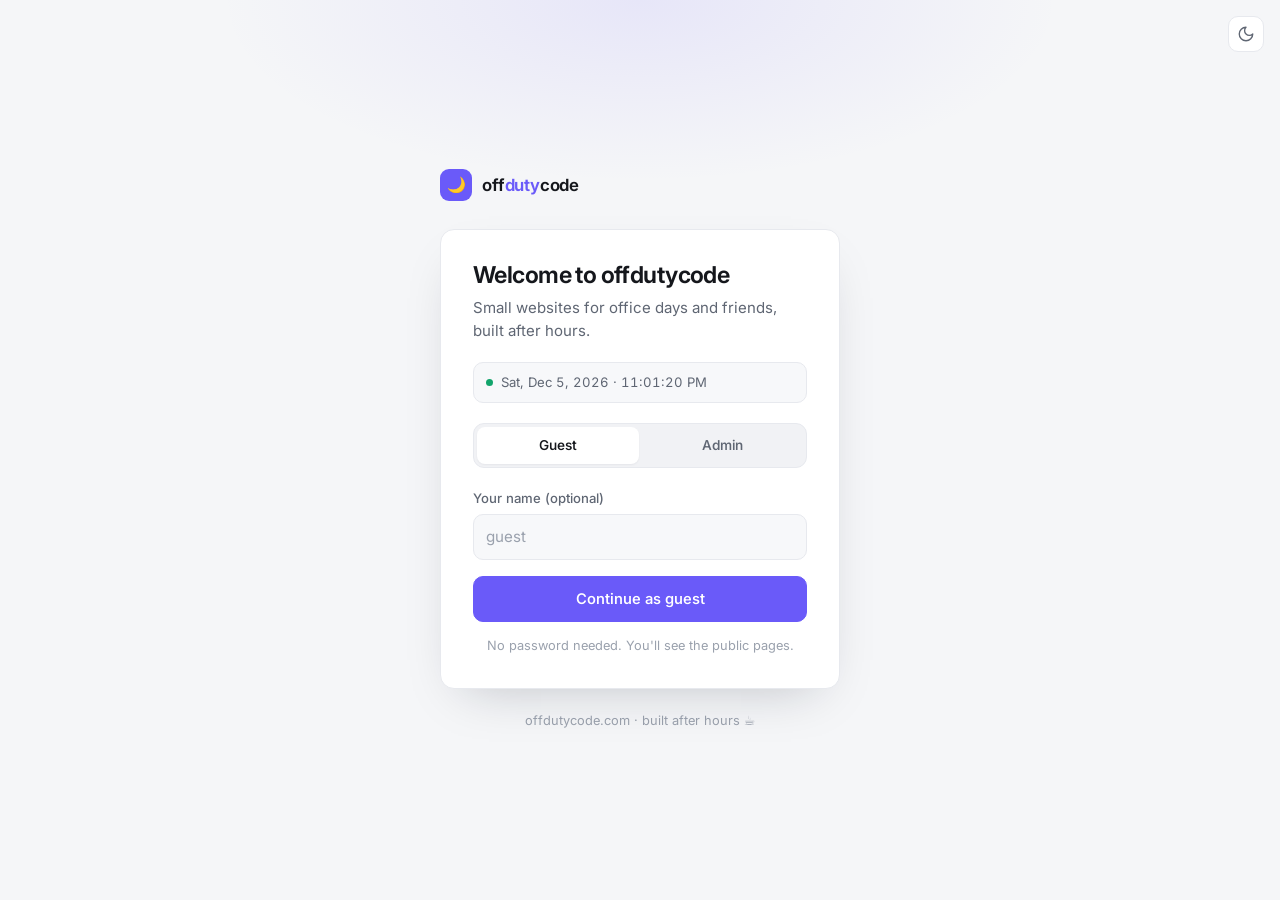
==== commit 036094d1: "Publish underscore folders on GitHub Pages GitHub Pages (Jekyll) skips folders starting with an unde" ====
--- a/index.html
+++ b/index.html
@@ -304,7 +304,7 @@
             <button class="sync-bar" id="syncBar" type="button"><i class="sync-dot" id="syncDot2"></i><span id="syncText"></span><em id="syncAction"></em></button>
           </div>
           <div class="toolbar">
-            <label class="search"><svg class="ico"><use href="#i-search"/></svg><input class="input" id="search" type="search" placeholder="Search pages" aria-label="Search pages"></label>
+            <label class="search"><svg class="ico"><use href="#i-search"/></svg><input class="input" id="search" type="search" name="page-search" autocomplete="off" placeholder="Search pages" aria-label="Search pages"></label>
             <div class="seg" id="filter" hidden>
               <button data-f="all" aria-pressed="true">All</button>
               <button data-f="public" aria-pressed="false">Public</button>
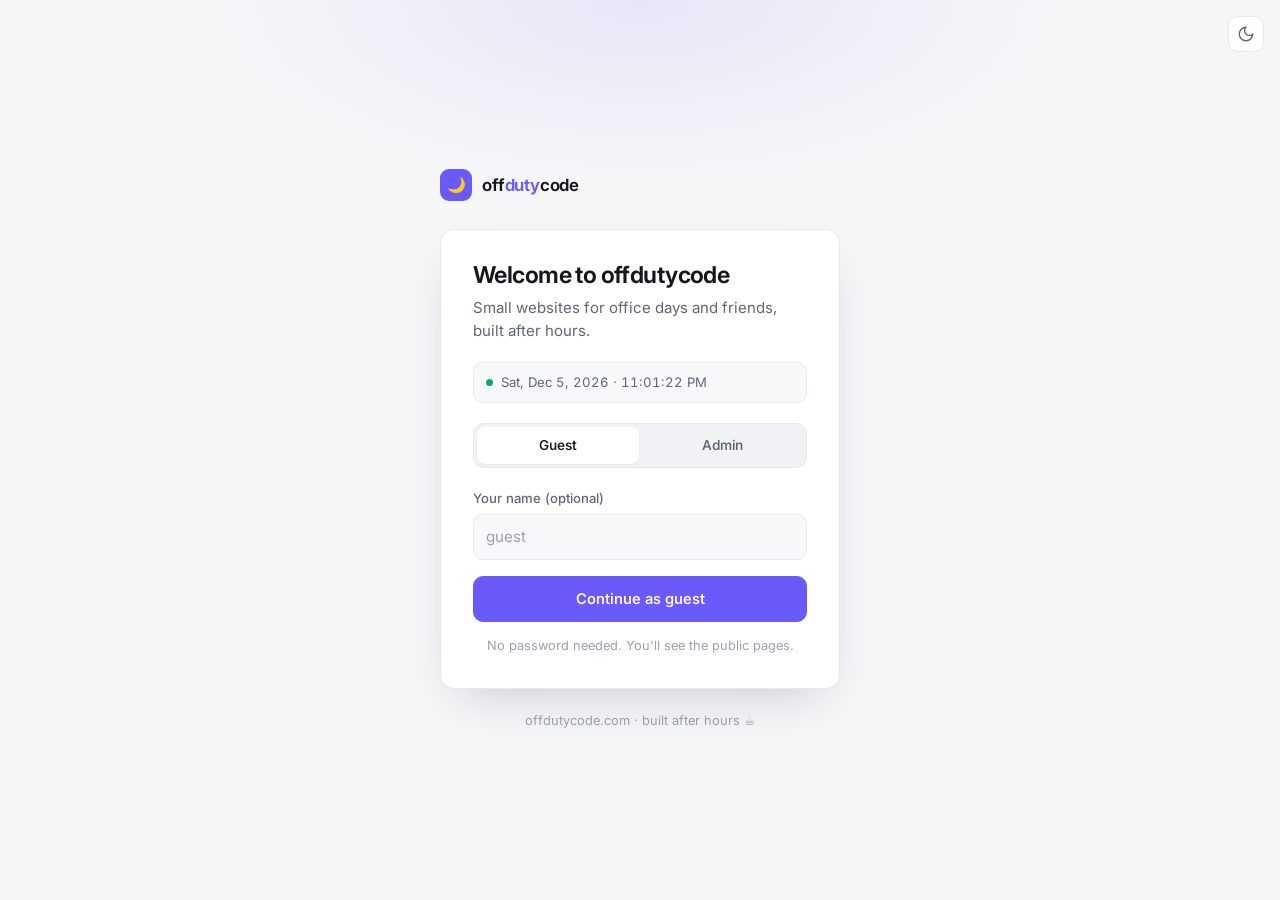
==== commit 8ca227a0: "Encrypted GitHub key that unlocks with the admin password GitHub sync can now lock the key with a ne" ====
--- a/index.html
+++ b/index.html
@@ -192,6 +192,11 @@
     dialog .row { display: flex; gap: 10px; margin-top: 8px; }
     dialog .row .btn { flex: 1; }
     .note { margin-top: 14px; font-size: 0.8rem !important; }
+    .vault { margin-top: 18px; padding-top: 18px; border-top: 1px solid var(--line); }
+    .vault h3 { font-size: 1rem; font-weight: 650; margin-bottom: 4px; }
+    .vault > p { margin-bottom: 12px; }
+    .vault b { color: var(--fg); font-weight: 600; }
+    .vault-state { font-size: 0.85rem !important; padding: 9px 12px; border-radius: 10px; background: var(--panel-2); }
     .connected { padding: 12px 14px; border-radius: 10px; background: var(--green-soft); color: var(--fg) !important; margin: 12px 0; }
     #toast { position: fixed; left: 50%; bottom: max(20px, env(safe-area-inset-bottom)); transform: translate(-50%, 140%); z-index: 40; max-width: calc(100% - 32px); padding: 11px 16px; border-radius: 12px; font-size: 0.9rem; background: var(--fg); color: var(--bg); box-shadow: var(--shadow-lg); visibility: hidden; transition: transform .3s, visibility .3s; }
     #toast.show { transform: translate(-50%, 0); visibility: visible; }
@@ -336,12 +341,22 @@
       <label class="field"><span class="label">GitHub token</span><input class="input" id="ghToken" type="password" autocomplete="off" spellcheck="false" placeholder="github_pat_…"></label>
       <p class="error" id="ghError" aria-live="polite"></p>
     </div>
+    <div id="vaultBox" class="vault" hidden>
+      <h3>Use this key on all your devices</h3>
+      <p>Lock the key with a <b>new admin password</b>. Only the locked (encrypted) version is saved to GitHub. Signing in as admin with this password unlocks it on any device. Your old password stops working.</p>
+      <p class="vault-state" id="vaultState"></p>
+      <label class="field"><span class="label">Admin username</span><input class="input" id="vaultUser" autocomplete="username" autocapitalize="off" spellcheck="false"></label>
+      <label class="field"><span class="label">New admin password (12+ characters)</span><input class="input" id="vaultPass" type="password" autocomplete="new-password"></label>
+      <label class="field"><span class="label">Type it again</span><input class="input" id="vaultPass2" type="password" autocomplete="new-password"></label>
+      <p class="error" id="vaultError" aria-live="polite"></p>
+      <button class="btn primary block" id="vaultSave" type="button">Lock key and save to GitHub</button>
+    </div>
     <div class="row">
       <button class="btn" id="ghClose" type="button">Close</button>
       <button class="btn primary" id="ghSave" type="button">Connect</button>
       <button class="btn" id="ghDisconnect" type="button" hidden>Disconnect</button>
     </div>
-    <p class="note">The key is kept only in this browser. Only connect on your own phone or computer.</p>
+    <p class="note">On this device the key is kept in this browser. Only connect on your own phone or computer.</p>
   </dialog>
 
   <div id="toast" role="status" aria-live="polite"></div>
@@ -377,6 +392,47 @@
       const buf = await crypto.subtle.digest("SHA-256", new TextEncoder().encode(text));
       return [...new Uint8Array(buf)].map(b => b.toString(16).padStart(2, "0")).join("");
     }
+    /* ---------- Encrypted admin key (admin.json) ----------
+       The GitHub key is encrypted in the browser with AES-GCM. The AES key comes from
+       the admin username + password via PBKDF2 (600k rounds), so admin.json is useless
+       without the password. Only the encrypted file is stored in the repo. */
+    const VAULT_FILE = "admin.json", VAULT_ITER = 600000;
+    const bytesToB64 = u8 => { let s = ""; u8.forEach(b => s += String.fromCharCode(b)); return btoa(s); };
+    const b64ToBytes = b64 => Uint8Array.from(atob(b64), c => c.charCodeAt(0));
+    async function deriveVault(user, pass, saltB64, iter) {
+      const base = await crypto.subtle.importKey("raw", new TextEncoder().encode(`${user}:${pass}`), "PBKDF2", false, ["deriveBits"]);
+      const bits = new Uint8Array(await crypto.subtle.deriveBits({ name: "PBKDF2", hash: "SHA-256", salt: b64ToBytes(saltB64), iterations: iter }, base, 512));
+      // First half checks the password, second half is the AES key.
+      return { check: bytesToB64(bits.slice(0, 32)), key: await crypto.subtle.importKey("raw", bits.slice(32), "AES-GCM", false, ["encrypt", "decrypt"]) };
+    }
+    async function loadVault() {
+      try {
+        const r = await fetch(`${VAULT_FILE}?t=${Date.now()}`, { cache: "no-store" });
+        if (r.ok) { const v = await r.json(); if (v && v.check && v.salt && v.token) return v; }
+      } catch {}
+      return null;
+    }
+    async function unlockVault(v, user, pass) {
+      const d = await deriveVault(user, pass, v.salt, v.iter || VAULT_ITER);
+      if (user !== v.user || d.check !== v.check) return null;
+      try {
+        const plain = await crypto.subtle.decrypt({ name: "AES-GCM", iv: b64ToBytes(v.iv) }, d.key, b64ToBytes(v.token));
+        return new TextDecoder().decode(plain);
+      } catch { return ""; } // password right but key data damaged
+    }
+    async function saveVault(user, pass, tok) {
+      const salt = bytesToB64(crypto.getRandomValues(new Uint8Array(16)));
+      const iv = crypto.getRandomValues(new Uint8Array(12));
+      const d = await deriveVault(user, pass, salt, VAULT_ITER);
+      const data = new Uint8Array(await crypto.subtle.encrypt({ name: "AES-GCM", iv }, d.key, new TextEncoder().encode(tok)));
+      const vault = { v: 1, user, kdf: "PBKDF2-SHA256", iter: VAULT_ITER, salt, check: d.check, iv: bytesToB64(iv), token: bytesToB64(data) };
+      let sha;
+      try { sha = (await gh(`/contents/${VAULT_FILE}?ref=${CONFIG.branch}`)).sha; } catch (e) { if (e.status !== 404) throw e; }
+      const body = { message: "Update encrypted admin key", branch: CONFIG.branch, content: b64encode(JSON.stringify(vault, null, 2) + "\n") };
+      if (sha) body.sha = sha;
+      await gh(`/contents/${VAULT_FILE}`, { method: "PUT", headers: { "Content-Type": "application/json" }, body: JSON.stringify(body) });
+    }
+
     const b64encode = str => { let bin = ""; new TextEncoder().encode(str).forEach(b => bin += String.fromCharCode(b)); return btoa(bin); };
     const b64decode = b64 => new TextDecoder().decode(Uint8Array.from(atob(b64.replace(/\s/g, "")), c => c.charCodeAt(0)));
     function tickClock() {
@@ -736,11 +792,22 @@
     $("#adminForm").addEventListener("submit", async e => {
       e.preventDefault();
       const user = $("#adminUser").value.trim().toLowerCase(), pass = $("#adminPass").value;
-      const err = $("#loginError"), card = $(".login-card");
+      const err = $("#loginError"), card = $(".login-card"), btn = e.submitter || $("#adminForm button");
+      btn.disabled = true; btn.textContent = "Signing in…"; err.textContent = "";
       try {
-        if (await sha256(`${user}:${pass}`) === ADMIN_HASH) { err.textContent = ""; login("admin", user); return; }
+        const vault = await loadVault();
+        if (vault) {
+          // Encrypted key set up: the new password both signs in and unlocks the GitHub key.
+          const tok = await unlockVault(vault, user, pass);
+          if (tok !== null) {
+            if (tok) store.set("localStorage", "odc.ghToken", tok);
+            else toast("Signed in, but the saved GitHub key couldn't be unlocked.", "error");
+            login("admin", user); return;
+          }
+        } else if (await sha256(`${user}:${pass}`) === ADMIN_HASH) { login("admin", user); return; }
         err.textContent = "Wrong username or password.";
       } catch { err.textContent = "Login needs a secure (https) connection."; }
+      finally { btn.disabled = false; btn.textContent = "Sign in"; }
       card.classList.remove("shake"); void card.offsetWidth; card.classList.add("shake");
     });
     $("#logoutBtn").addEventListener("click", logout);
@@ -762,9 +829,35 @@
       $("#ghConnected").hidden = !on; $("#ghForm").hidden = on;
       $("#ghSave").hidden = on; $("#ghDisconnect").hidden = !on;
       $("#ghError").textContent = ""; $("#ghToken").value = "";
+      $("#vaultBox").hidden = !on;
+      $("#vaultError").textContent = ""; $("#vaultPass").value = ""; $("#vaultPass2").value = "";
+      $("#vaultUser").value = (state.session && state.session.name) || "admin";
+      if (on) {
+        $("#vaultState").textContent = "Checking…";
+        loadVault().then(v => $("#vaultState").textContent = v
+          ? `✅ Set up. Signing in as "${v.user}" unlocks the key on any device. Saving again replaces it.`
+          : "Not set up yet. Right now the key only works in this browser.");
+      }
       closeMenu();
-      $("#settings").showModal();
-    }
+      if (!$("#settings").open) $("#settings").showModal();
+    }
+    $("#vaultSave").addEventListener("click", async () => {
+      const user = $("#vaultUser").value.trim().toLowerCase(), p1 = $("#vaultPass").value, p2 = $("#vaultPass2").value;
+      const err = $("#vaultError"), btn = $("#vaultSave");
+      if (!/^[\w.-]{3,32}$/.test(user)) { err.textContent = "Username: 3 to 32 letters, numbers, dots or dashes."; return; }
+      if (p1.length < 12) { err.textContent = "Use at least 12 characters. A few random words works well."; return; }
+      if (p1 !== p2) { err.textContent = "The two passwords don't match."; return; }
+      if (p1 === "offduty2026") { err.textContent = "Pick a new password, not the old one."; return; }
+      btn.disabled = true; btn.textContent = "Encrypting and saving…"; err.textContent = "";
+      try {
+        await saveVault(user, p1, token());
+        $("#vaultPass").value = ""; $("#vaultPass2").value = "";
+        $("#vaultState").textContent = `✅ Saved. In about a minute, signing in as "${user}" with the new password unlocks the key on any device.`;
+        toast("Encrypted key saved to GitHub.");
+      } catch (e) {
+        err.textContent = e.status === 401 || e.status === 403 ? "GitHub refused the save. Check the key has Contents: Read and write." : `Couldn't save: ${e.message}`;
+      } finally { btn.disabled = false; btn.textContent = "Lock key and save to GitHub"; }
+    });
     ["#navSync", "#syncStat", "#syncBar"].forEach(s => $(s).addEventListener("click", () => openSettings()));
     $("#ghClose").addEventListener("click", () => $("#settings").close());
     $("#ghSave").addEventListener("click", async () => {
@@ -778,9 +871,9 @@
         const repo = await r.json();
         if (repo.permissions && !repo.permissions.push) throw new Error("This token can't edit the repo. Give it Contents: Read and write.");
         store.set("localStorage", "odc.ghToken", t);
-        $("#settings").close();
         toast("GitHub connected. Switch changes now save for everyone.");
         load();
+        openSettings("Connected on this device. To use the key on your other devices too, lock it with a new admin password below.");
       } catch (e) {
         err.textContent = e.message || "Couldn't reach GitHub.";
       } finally { btn.disabled = false; btn.textContent = "Connect"; }
@@ -788,7 +881,7 @@
     $("#ghDisconnect").addEventListener("click", () => {
       store.del("localStorage", "odc.ghToken");
       $("#settings").close(); renderSync();
-      toast("GitHub disconnected on this device.");
+      toast("GitHub key removed from this browser. Signing in again unlocks it if you set up the encrypted key.");
     });
 
     /* ---------- Start ---------- */
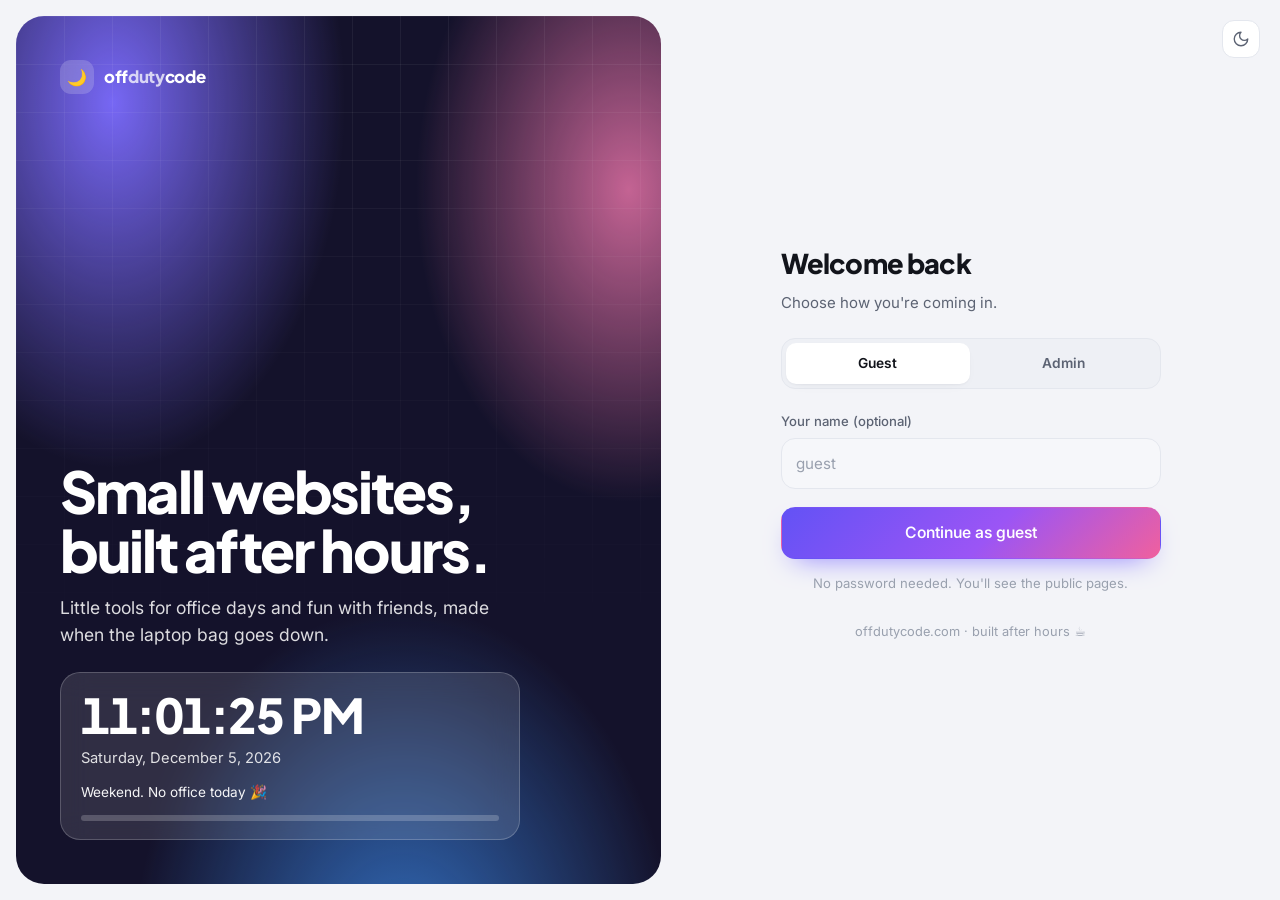
==== commit a0211db4: "Modern redesign and private admin-only artifacts list - New look: split login with live clock and of" ====
--- a/index.html
+++ b/index.html
@@ -9,181 +9,244 @@
   <script src="pages/_shared/theme.js"></script>
   <link rel="preconnect" href="https://fonts.googleapis.com">
   <link rel="preconnect" href="https://fonts.gstatic.com" crossorigin>
-  <link href="https://fonts.googleapis.com/css2?family=Inter:wght@400;500;600;700&family=JetBrains+Mono:wght@500&display=swap" rel="stylesheet">
+  <link href="https://fonts.googleapis.com/css2?family=Inter:wght@400;500;600;700&family=JetBrains+Mono:wght@500&family=Plus+Jakarta+Sans:wght@600;700;800&display=swap" rel="stylesheet">
   <link rel="stylesheet" href="pages/_shared/ui.css">
   <style>
+    h1, h2, h3 { font-family: var(--display); }
     .ico { width: 18px; height: 18px; flex-shrink: 0; fill: none; stroke: currentColor; stroke-width: 1.8; stroke-linecap: round; stroke-linejoin: round; }
     .icon-btn {
-      width: 36px; height: 36px; border-radius: 10px; border: 1px solid var(--line); background: var(--panel);
-      display: inline-grid; place-items: center; color: var(--muted); flex-shrink: 0; transition: background-color .15s, color .15s;
-    }
-    .icon-btn:hover { background: var(--panel-2); color: var(--fg); }
-    .brand { display: inline-flex; align-items: center; gap: 10px; font-weight: 650; letter-spacing: -0.01em; text-decoration: none; white-space: nowrap; }
-    .brand-mark { width: 32px; height: 32px; border-radius: 9px; display: grid; place-items: center; background: var(--accent); color: #fff; font-size: 0.95rem; flex-shrink: 0; }
-    .brand b { color: var(--accent); font-weight: 650; }
+      width: 38px; height: 38px; border-radius: 12px; border: 1px solid var(--line); background: var(--panel);
+      display: inline-grid; place-items: center; color: var(--muted); flex-shrink: 0; transition: background-color .15s, color .15s, border-color .15s;
+    }
+    .icon-btn:hover { background: var(--panel-2); color: var(--fg); border-color: var(--line-2); }
+    .brand { display: inline-flex; align-items: center; gap: 10px; font-family: var(--display); font-weight: 800; letter-spacing: -0.02em; text-decoration: none; white-space: nowrap; }
+    .brand-mark { width: 34px; height: 34px; border-radius: 11px; display: grid; place-items: center; background: var(--grad); color: #fff; font-size: 1rem; flex-shrink: 0; box-shadow: 0 8px 20px -8px #8474ff; }
+    .brand b { background: var(--grad); -webkit-background-clip: text; background-clip: text; color: transparent; font-weight: 800; }
+    .btn.primary.grad { background: var(--grad); border-color: transparent; color: #fff; box-shadow: 0 12px 28px -14px #8474ff; }
+    .btn.primary.grad:hover { opacity: 0.94; }
+    .btn[disabled] { opacity: 0.6; pointer-events: none; }
 
     /* ---------- Switch ---------- */
     .switch { display: inline-flex; align-items: center; gap: 10px; font-size: 0.86rem; color: var(--muted); cursor: pointer; user-select: none; }
     .switch input { position: absolute; opacity: 0; width: 1px; height: 1px; }
-    .track { width: 36px; height: 20px; border-radius: 99px; background: var(--line-2); position: relative; transition: background-color .2s; flex-shrink: 0; }
-    .track::after { content: ""; position: absolute; top: 2px; left: 2px; width: 16px; height: 16px; border-radius: 50%; background: #fff; transition: transform .2s; box-shadow: 0 1px 2px rgba(0,0,0,0.25); }
+    .track { width: 38px; height: 22px; border-radius: 99px; background: var(--line-2); position: relative; transition: background-color .2s; flex-shrink: 0; }
+    .track::after { content: ""; position: absolute; top: 3px; left: 3px; width: 16px; height: 16px; border-radius: 50%; background: #fff; transition: transform .2s; box-shadow: 0 1px 2px rgba(0,0,0,0.25); }
     .switch input:checked + .track { background: var(--green); }
     .switch input:checked + .track::after { transform: translateX(16px); }
     .switch input:focus-visible + .track { outline: 2px solid var(--accent); outline-offset: 2px; }
     .switch.busy { opacity: 0.5; pointer-events: none; }
 
     /* ---------- Login ---------- */
-    #login { min-height: 100vh; min-height: 100dvh; display: flex; flex-direction: column; align-items: center; justify-content: center; padding: 24px 16px; position: relative; }
-    #login::before { content: ""; position: absolute; inset: 0 0 auto 0; height: 340px; background: radial-gradient(600px 260px at 50% 0%, var(--accent-soft), transparent 70%); pointer-events: none; }
-    .login-theme { position: absolute; top: 16px; right: 16px; }
-    .login-box { width: 100%; max-width: 400px; position: relative; }
-    .login-box .brand { margin-bottom: 28px; font-size: 1.05rem; }
-    .login-card { padding: clamp(22px, 5vw, 32px); box-shadow: var(--shadow-lg); }
-    .login-card h1 { font-size: 1.45rem; font-weight: 650; letter-spacing: -0.025em; line-height: 1.2; }
-    .login-card .sub { color: var(--muted); margin: 6px 0 20px; font-size: 0.94rem; }
-    .when { display: flex; align-items: center; gap: 8px; font-size: 0.82rem; color: var(--muted); padding: 9px 12px; border-radius: 10px; background: var(--inset); border: 1px solid var(--line); margin-bottom: 20px; font-variant-numeric: tabular-nums; }
-    .when .dot { width: 7px; height: 7px; border-radius: 50%; background: var(--green); flex-shrink: 0; }
-    .tabs { display: grid; grid-template-columns: 1fr 1fr; margin-bottom: 20px; }
-    .tabs button { padding: 8px; }
+    #login { min-height: 100vh; min-height: 100dvh; display: grid; gap: 16px; padding: 16px; }
+    @media (min-width: 960px) { #login { grid-template-columns: minmax(0, 1.1fr) minmax(0, 1fr); } }
+    .lg-brand {
+      position: relative; overflow: hidden; border-radius: 28px; color: #fff; padding: clamp(22px, 4vw, 44px);
+      display: flex; flex-direction: column; gap: 24px; min-height: 260px;
+      background:
+        radial-gradient(60% 70% at 15% 10%, rgba(124,108,255,0.95), transparent 60%),
+        radial-gradient(55% 60% at 95% 20%, rgba(255,126,182,0.75), transparent 60%),
+        radial-gradient(70% 70% at 60% 110%, rgba(64,150,255,0.7), transparent 60%),
+        #14122b;
+    }
+    .lg-brand::after { content: ""; position: absolute; inset: 0; background-image: linear-gradient(rgba(255,255,255,0.06) 1px, transparent 1px), linear-gradient(90deg, rgba(255,255,255,0.06) 1px, transparent 1px); background-size: 48px 48px; -webkit-mask-image: linear-gradient(180deg, #000, transparent 75%); mask-image: linear-gradient(180deg, #000, transparent 75%); pointer-events: none; }
+    .lg-brand > * { position: relative; z-index: 1; }
+    .lg-brand .brand { color: #fff; font-size: 1.05rem; }
+    .lg-brand .brand-mark { background: rgba(255,255,255,0.18); box-shadow: none; backdrop-filter: blur(8px); }
+    .lg-brand .brand b { background: none; color: #fff; opacity: 0.75; }
+    .lg-head { margin-top: auto; }
+    .lg-head h1 { font-size: clamp(2rem, 5.2vw, 3.6rem); font-weight: 800; letter-spacing: -0.04em; line-height: 1.03; }
+    .lg-head p { margin-top: 14px; font-size: clamp(0.98rem, 1.6vw, 1.1rem); opacity: 0.85; max-width: 440px; }
+    .glass { background: rgba(255,255,255,0.12); border: 1px solid rgba(255,255,255,0.2); border-radius: 20px; backdrop-filter: blur(14px); -webkit-backdrop-filter: blur(14px); }
+    .lg-clock { padding: 18px 20px; display: grid; gap: 12px; max-width: 460px; }
+    .lg-time { font-family: var(--display); font-size: clamp(2rem, 6vw, 3rem); font-weight: 800; letter-spacing: -0.03em; line-height: 1; font-variant-numeric: tabular-nums; }
+    .lg-date { opacity: 0.85; font-size: 0.92rem; margin-top: 8px; }
+    .lg-shift { display: flex; align-items: center; justify-content: space-between; gap: 10px; font-size: 0.85rem; opacity: 0.95; }
+    .lg-bar { height: 6px; border-radius: 99px; background: rgba(255,255,255,0.2); overflow: hidden; }
+    .lg-bar i { display: block; height: 100%; width: 0; background: #fff; border-radius: inherit; transition: width .6s; }
+    .lg-form { display: flex; flex-direction: column; align-items: center; justify-content: center; padding: 8px 4px 24px; position: relative; }
+    .login-theme { position: absolute; top: 4px; right: 4px; }
+    .login-box { width: 100%; max-width: 380px; }
+    .login-box h2 { font-size: 1.7rem; font-weight: 800; letter-spacing: -0.03em; }
+    .login-box .sub { color: var(--muted); margin: 6px 0 24px; }
+    .tabs { display: grid; grid-template-columns: 1fr 1fr; margin-bottom: 22px; width: 100%; }
+    .tabs button { padding: 10px; }
     .field { display: block; margin-bottom: 14px; }
-    .login-card .btn { width: 100%; padding: 11px; margin-top: 2px; }
-    .fine { color: var(--dim); font-size: 0.8rem; margin-top: 14px; text-align: center; }
+    .login-box .input { padding: 13px 14px; border-radius: 14px; }
+    .login-box .btn { width: 100%; padding: 13px; margin-top: 4px; border-radius: 14px; font-size: 0.98rem; }
+    .fine { color: var(--dim); font-size: 0.82rem; margin-top: 14px; text-align: center; }
     .error { color: var(--red); font-size: 0.84rem; min-height: 1.3em; margin: -4px 0 6px; }
     .shake { animation: shake .4s; }
     @keyframes shake { 20%, 60% { transform: translateX(-5px); } 40%, 80% { transform: translateX(5px); } }
-    .login-foot { color: var(--dim); font-size: 0.8rem; text-align: center; margin-top: 22px; }
+    .login-foot { color: var(--dim); font-size: 0.8rem; text-align: center; margin-top: 28px; }
+    @media (max-width: 959px) {
+      .lg-brand { border-radius: 24px; gap: 16px; }
+      .lg-head { margin-top: 4px; }
+      .lg-form { justify-content: flex-start; padding-top: 12px; }
+      .login-theme { top: -4px; }
+    }
 
     /* ---------- App shell ---------- */
     #app { display: grid; grid-template-columns: auto 1fr; grid-template-rows: minmax(0, 1fr); height: 100vh; height: 100dvh; }
     .sidebar {
-      --w: 264px; width: var(--w); height: 100%; display: flex; flex-direction: column; gap: 4px;
-      background: var(--panel); border-right: 1px solid var(--line); padding: 14px 12px;
+      --w: 268px; width: var(--w); margin: 12px 0 12px 12px; height: calc(100% - 24px); display: flex; flex-direction: column; gap: 4px;
+      background: var(--panel); border: 1px solid var(--line); border-radius: 24px; padding: 14px 12px; box-shadow: var(--shadow);
       transition: width .28s cubic-bezier(.4,0,.2,1), transform .28s cubic-bezier(.4,0,.2,1), background-color .25s;
       overflow: hidden; z-index: 20;
     }
-    .sb-head { display: flex; align-items: center; justify-content: space-between; gap: 8px; padding: 2px 4px 14px; min-height: 50px; }
-    .sb-label { font-size: 0.7rem; font-weight: 600; letter-spacing: 0.06em; text-transform: uppercase; color: var(--dim); padding: 14px 10px 6px; white-space: nowrap; }
-    .nav { display: grid; gap: 2px; }
+    .sb-head { display: flex; align-items: center; justify-content: space-between; gap: 8px; padding: 2px 4px 12px; min-height: 50px; }
+    .sb-label { font-size: 0.68rem; font-weight: 700; letter-spacing: 0.08em; text-transform: uppercase; color: var(--dim); padding: 14px 10px 6px; white-space: nowrap; }
+    .nav { display: grid; gap: 3px; }
     .nav-scroll { flex: 1; overflow-y: auto; overflow-x: hidden; margin: 0 -4px; padding: 0 4px; }
     .nav-item {
-      position: relative; display: flex; align-items: center; gap: 12px; padding: 8px 10px; border-radius: 10px;
-      color: var(--muted); text-decoration: none; font-weight: 500; font-size: 0.92rem; white-space: nowrap;
+      position: relative; display: flex; align-items: center; gap: 12px; padding: 9px 10px; border-radius: 13px;
+      color: var(--muted); text-decoration: none; font-weight: 550; font-size: 0.92rem; white-space: nowrap;
       border: 0; background: transparent; width: 100%; text-align: left; transition: background-color .15s, color .15s;
     }
     .nav-item:hover { background: var(--panel-2); color: var(--fg); }
-    .nav-item.active { background: var(--accent-soft); color: var(--accent); }
-    .nav-item.active::before { content: ""; position: absolute; left: -12px; top: 8px; bottom: 8px; width: 3px; border-radius: 0 3px 3px 0; background: var(--accent); }
+    .nav-item.active { background: var(--accent-soft); color: var(--fg); }
+    .nav-item.active .ico { color: var(--accent); }
+    .nav-item.active::before { content: ""; position: absolute; left: 0; top: 11px; bottom: 11px; width: 3px; border-radius: 3px; background: var(--grad); }
     .nav-item .emo { width: 22px; height: 22px; display: grid; place-items: center; font-size: 1rem; flex-shrink: 0; }
-    .nav-item .txt { flex: 1; min-width: 0; overflow: hidden; text-overflow: ellipsis; transition: opacity .2s; }
+    .nav-item .txt { flex: 1; min-width: 0; overflow: hidden; text-overflow: ellipsis; }
     .nav-item .vis { width: 7px; height: 7px; border-radius: 50%; background: var(--green); flex-shrink: 0; }
     .nav-item .vis.off { background: transparent; border: 1.5px solid var(--dim); }
     .nav-item .status { width: 8px; height: 8px; border-radius: 50%; background: var(--amber); flex-shrink: 0; }
     .nav-item .status.on { background: var(--green); }
+    .nav-item .count { font-size: 0.72rem; font-weight: 600; padding: 1px 8px; border-radius: 99px; background: var(--panel-2); color: var(--muted); }
     .sb-foot { display: grid; gap: 8px; padding-top: 10px; border-top: 1px solid var(--line); }
-    .theme-row { display: flex; align-items: center; gap: 12px; padding: 8px 10px; border-radius: 10px; color: var(--muted); font-size: 0.92rem; font-weight: 500; white-space: nowrap; }
+    .theme-row { display: flex; align-items: center; gap: 12px; padding: 8px 10px; color: var(--muted); font-size: 0.92rem; font-weight: 550; white-space: nowrap; }
     .theme-row .txt { flex: 1; }
-    .user { display: flex; align-items: center; gap: 10px; padding: 8px; border-radius: 12px; background: var(--panel-2); white-space: nowrap; }
-    .avatar { width: 34px; height: 34px; border-radius: 50%; display: grid; place-items: center; font-weight: 650; font-size: 0.85rem; color: #fff; background: var(--green); flex-shrink: 0; }
-    .avatar.admin { background: var(--accent); }
+    .user { display: flex; align-items: center; gap: 10px; padding: 8px; border-radius: 16px; background: var(--panel-2); white-space: nowrap; }
+    .avatar { width: 36px; height: 36px; border-radius: 12px; display: grid; place-items: center; font-weight: 700; font-size: 0.9rem; color: #fff; background: var(--green); flex-shrink: 0; }
+    .avatar.admin { background: var(--grad); }
     .user .meta { flex: 1; min-width: 0; line-height: 1.25; }
     .user .meta b { display: block; font-weight: 600; font-size: 0.9rem; overflow: hidden; text-overflow: ellipsis; }
     .user .meta span { font-size: 0.76rem; color: var(--muted); }
     .user .icon-btn { width: 32px; height: 32px; background: transparent; border-color: transparent; }
     .user .icon-btn:hover { background: var(--panel); }
     #collapseBtn .ico { transition: transform .28s; }
-    .brand-name { transition: opacity .2s; }
-
-    /* Collapsed sidebar (desktop) */
+
     @media (min-width: 900px) {
-      body.collapsed .sidebar { --w: 72px; }
-      body.collapsed .sidebar .txt, body.collapsed .brand-name, body.collapsed .user .meta, body.collapsed .theme-row > .ico { display: none; }
-      body.collapsed .sb-label { height: 1px; padding: 0; margin: 12px 6px; overflow: hidden; color: transparent; background: var(--line); }
+      body.collapsed .sidebar { --w: 76px; }
+      body.collapsed .sidebar .txt, body.collapsed .sidebar .count, body.collapsed .brand-name, body.collapsed .user .meta, body.collapsed .theme-row > .ico { display: none; }
+      body.collapsed .sb-label { height: 1px; padding: 0; margin: 12px 8px; overflow: hidden; color: transparent; background: var(--line); }
       body.collapsed .sb-head { flex-direction: column; gap: 10px; padding: 2px 0 10px; }
-      body.collapsed .nav-item { justify-content: center; padding: 9px 0; }
-      body.collapsed .nav-item .vis, body.collapsed .nav-item .status { position: absolute; top: 5px; right: 6px; }
-      body.collapsed .nav-item.active::before { left: -12px; }
+      body.collapsed .nav-item { justify-content: center; padding: 10px 0; }
+      body.collapsed .nav-item .vis, body.collapsed .nav-item .status { position: absolute; top: 6px; right: 8px; }
       body.collapsed #collapseBtn .ico { transform: rotate(180deg); }
       body.collapsed .theme-row { justify-content: center; padding: 8px 0; }
       body.collapsed .user { flex-direction: column; background: transparent; padding: 0; gap: 6px; }
       #menuBtn, .scrim { display: none; }
     }
-
-    /* Mobile: sidebar slides in */
     @media (max-width: 899px) {
       #app { grid-template-columns: 1fr; }
-      .sidebar { position: fixed; inset: 0 auto 0 0; transform: translateX(-102%); box-shadow: var(--shadow-lg); width: min(280px, 86vw); }
+      .sidebar { position: fixed; inset: 0 auto 0 0; margin: 8px; height: calc(100% - 16px); transform: translateX(-110%); box-shadow: var(--shadow-lg); width: min(288px, 84vw); }
       body.sb-open .sidebar { transform: none; }
-      .scrim { position: fixed; inset: 0; background: rgba(0,0,0,0.45); z-index: 15; opacity: 0; pointer-events: none; transition: opacity .25s; }
+      .scrim { position: fixed; inset: 0; background: rgba(5,6,12,0.55); backdrop-filter: blur(2px); z-index: 15; opacity: 0; pointer-events: none; transition: opacity .25s; }
       body.sb-open .scrim { opacity: 1; pointer-events: auto; }
       #collapseBtn { display: none; }
     }
 
     /* ---------- Main ---------- */
     .main { display: flex; flex-direction: column; min-width: 0; min-height: 0; height: 100%; }
-    .topbar { display: flex; align-items: center; gap: 12px; height: 60px; padding: 0 16px; border-bottom: 1px solid var(--line); background: var(--panel); flex-shrink: 0; transition: background-color .25s; }
-    @media (min-width: 700px) { .topbar { padding: 0 28px; } }
-    .crumb { display: flex; align-items: center; gap: 8px; min-width: 0; flex: 1; font-weight: 600; }
-    .crumb .muted { font-weight: 500; }
+    .topbar { display: flex; align-items: center; gap: 12px; padding: 14px 16px 10px; flex-shrink: 0; }
+    @media (min-width: 700px) { .topbar { padding: 16px 28px 10px; } }
+    .crumb { display: flex; align-items: center; gap: 8px; min-width: 0; font-family: var(--display); font-weight: 700; font-size: 1.05rem; letter-spacing: -0.01em; }
+    .crumb .muted { font-weight: 600; }
     .crumb .sep { color: var(--dim); }
     .crumb .cur { overflow: hidden; text-overflow: ellipsis; white-space: nowrap; }
-    .top-actions { display: flex; align-items: center; gap: 10px; }
-    @media (max-width: 560px) { #todayPill, #viewSwitch .lbl, #crumbRoot, #crumbSep { display: none !important; } }
+    .top-search { position: relative; flex: 1; max-width: 380px; margin-left: auto; }
+    .top-search .ico { position: absolute; left: 13px; top: 50%; transform: translateY(-50%); color: var(--dim); width: 16px; height: 16px; }
+    .top-search .input { padding: 10px 14px 10px 38px; border-radius: 14px; background: var(--panel); }
+    .top-actions { display: flex; align-items: center; gap: 10px; margin-left: auto; }
+    .top-search + .top-actions { margin-left: 0; }
+    @media (max-width: 620px) { #todayPill, #viewSwitch .lbl, #crumbRoot, #crumbSep { display: none !important; } }
     .content { flex: 1; min-height: 0; overflow-y: auto; }
-    .home { width: 100%; max-width: 1180px; margin: 0 auto; padding: clamp(20px, 4vw, 36px) 16px 56px; }
-    @media (min-width: 700px) { .home { padding-left: 28px; padding-right: 28px; } }
-    .hello { margin-bottom: 22px; }
-    .hello h1 { font-size: clamp(1.45rem, 3.5vw, 1.9rem); font-weight: 650; letter-spacing: -0.025em; line-height: 1.2; }
-    .hello p { color: var(--muted); margin-top: 4px; }
-    .stats { display: grid; grid-template-columns: repeat(3, minmax(0, 1fr)); gap: 12px; margin-bottom: 14px; }
-    @media (min-width: 900px) { .stats { grid-template-columns: repeat(4, minmax(0, 1fr)); } }
-    .stat { padding: 16px; }
-    .stat span { display: block; font-size: 0.8rem; color: var(--muted); font-weight: 500; }
-    .stat b { display: block; font-size: 1.6rem; font-weight: 650; letter-spacing: -0.02em; margin-top: 2px; }
-    .stat.sync { display: none; cursor: pointer; text-align: left; font: inherit; color: inherit; }
-    @media (min-width: 900px) { .stat.sync { display: block; } }
-    .stat.sync b { font-size: 1rem; display: flex; align-items: center; gap: 8px; margin-top: 8px; }
-    .stat.sync:hover { border-color: var(--line-2); }
+    .view { width: 100%; max-width: 1200px; margin: 0 auto; padding: 10px 16px 64px; }
+    @media (min-width: 700px) { .view { padding: 10px 28px 64px; } }
+
+    /* Bento */
+    .bento { display: grid; grid-template-columns: repeat(2, minmax(0, 1fr)); gap: 14px; margin-bottom: 26px; }
+    @media (min-width: 900px) { .bento { grid-template-columns: repeat(4, minmax(0, 1fr)); } }
+    .hero {
+      grid-column: 1 / -1; position: relative; overflow: hidden; border-radius: 24px; color: #fff; padding: clamp(20px, 3vw, 30px);
+      display: flex; flex-direction: column; gap: 18px; min-height: 190px;
+      background:
+        radial-gradient(60% 90% at 0% 0%, rgba(124,108,255,0.95), transparent 60%),
+        radial-gradient(50% 80% at 100% 10%, rgba(255,126,182,0.7), transparent 60%),
+        radial-gradient(70% 90% at 70% 120%, rgba(64,150,255,0.65), transparent 60%),
+        #14122b;
+    }
+    @media (min-width: 900px) { .hero { grid-column: span 2; } .bento.admin .hero { grid-row: span 2; } }
+    .hero h1 { font-size: clamp(1.5rem, 3.4vw, 2.1rem); font-weight: 800; letter-spacing: -0.03em; line-height: 1.12; }
+    .hero p { opacity: 0.88; margin-top: 6px; max-width: 420px; }
+    .hero .glass { margin-top: auto; padding: 12px 14px; display: grid; gap: 8px; border-radius: 16px; }
+    .tile { padding: 18px; display: flex; flex-direction: column; gap: 4px; min-height: 120px; text-align: left; font: inherit; color: inherit; }
+    button.tile { cursor: pointer; }
+    a.tile { text-decoration: none; }
+    .tile:is(a, button):hover { border-color: var(--line-2); }
+    .tile .t-ico { width: 36px; height: 36px; border-radius: 12px; display: grid; place-items: center; background: var(--accent-soft); color: var(--accent); margin-bottom: auto; }
+    .tile .t-ico.green { background: var(--green-soft); color: var(--green); }
+    .tile .t-ico.amber { background: var(--amber-soft); color: var(--amber); }
+    .tile span { font-size: 0.82rem; color: var(--muted); font-weight: 500; margin-top: 12px; }
+    .tile b { font-family: var(--display); font-size: 1.7rem; font-weight: 800; letter-spacing: -0.03em; line-height: 1.1; }
+    .tile small { font-size: 0.8rem; color: var(--muted); }
+    .tile b.sm { font-size: 1.05rem; display: flex; align-items: center; gap: 8px; }
     .sync-dot { width: 8px; height: 8px; border-radius: 50%; background: var(--amber); flex-shrink: 0; }
     .sync-dot.on { background: var(--green); }
-    .sync-bar { display: flex; align-items: center; gap: 10px; width: 100%; margin-bottom: 14px; padding: 11px 14px; border-radius: 12px; border: 1px solid var(--line); background: var(--panel); color: var(--muted); font-size: 0.88rem; text-align: left; }
-    .sync-bar b { color: var(--fg); font-weight: 600; }
-    .sync-bar em { margin-left: auto; font-style: normal; color: var(--accent); font-weight: 600; white-space: nowrap; }
-    @media (min-width: 900px) { .sync-bar { display: none; } }
-    .toolbar { display: flex; flex-wrap: wrap; gap: 10px; align-items: center; margin-bottom: 18px; }
-    .search { position: relative; flex: 1 1 240px; max-width: 420px; }
-    .search .ico { position: absolute; left: 12px; top: 50%; transform: translateY(-50%); color: var(--dim); width: 16px; height: 16px; }
-    .search .input { padding-left: 36px; }
-
+
+    .section-head { display: flex; flex-wrap: wrap; align-items: center; justify-content: space-between; gap: 12px; margin-bottom: 16px; }
+    .section-head h2 { font-size: 1.25rem; font-weight: 800; letter-spacing: -0.02em; }
+    .section-head p { color: var(--muted); font-size: 0.9rem; }
     .cards { display: grid; grid-template-columns: repeat(auto-fill, minmax(min(100%, 290px), 1fr)); gap: 16px; }
     .pcard { display: flex; flex-direction: column; overflow: hidden; padding: 0; transition: border-color .2s, box-shadow .2s, transform .2s; }
-    .pcard:hover { border-color: var(--line-2); box-shadow: var(--shadow-lg); transform: translateY(-2px); }
-    .cover { position: relative; display: block; height: 170px; overflow: hidden; background: var(--inset); border-bottom: 1px solid var(--line); }
+    .pcard:hover { border-color: var(--line-2); box-shadow: var(--shadow-lg); transform: translateY(-3px); }
+    .cover { position: relative; display: block; height: 172px; margin: 8px 8px 0; border-radius: 14px; overflow: hidden; background: var(--inset); border: 1px solid var(--line); }
     .cover iframe { position: absolute; top: 0; left: 0; width: 1280px; height: 920px; border: 0; transform-origin: 0 0; transform: scale(var(--s, 0.25)); pointer-events: none; opacity: 0; transition: opacity .4s; }
     .cover iframe.ready { opacity: 1; }
     .cover .big { position: absolute; inset: 0; display: grid; place-items: center; font-size: 2.4rem; }
     .pbody { padding: 16px 18px 6px; flex: 1; display: flex; flex-direction: column; gap: 6px; }
     .phead { display: flex; align-items: center; gap: 10px; }
-    .phead .emo { width: 34px; height: 34px; border-radius: 10px; display: grid; place-items: center; background: var(--panel-2); border: 1px solid var(--line); font-size: 1.05rem; flex-shrink: 0; }
-    .phead h3 { font-size: 1rem; font-weight: 600; flex: 1; min-width: 0; letter-spacing: -0.01em; }
-    .badge { font-size: 0.72rem; font-weight: 550; padding: 2px 8px; border-radius: 99px; background: var(--panel-2); color: var(--muted); white-space: nowrap; }
+    .phead .emo { width: 36px; height: 36px; border-radius: 12px; display: grid; place-items: center; background: var(--panel-2); font-size: 1.05rem; flex-shrink: 0; }
+    .phead h3 { font-size: 1.02rem; font-weight: 700; flex: 1; min-width: 0; letter-spacing: -0.015em; }
+    .badge { font-size: 0.72rem; font-weight: 600; padding: 3px 9px; border-radius: 99px; background: var(--panel-2); color: var(--muted); white-space: nowrap; }
     .badge.public { background: var(--green-soft); color: var(--green); }
     .pbody p { color: var(--muted); font-size: 0.88rem; flex: 1; }
     .pbody .path { font-family: var(--mono); font-size: 0.72rem; color: var(--dim); }
     .pfoot { display: flex; align-items: center; justify-content: space-between; gap: 10px; margin: 12px 18px 0; padding: 12px 0 16px; border-top: 1px solid var(--line); }
-    .pfoot .btn { margin-left: auto; padding: 7px 14px; font-size: 0.85rem; }
-    .skeleton { height: 320px; border-radius: var(--radius); background: linear-gradient(90deg, var(--panel) 0%, var(--panel-2) 50%, var(--panel) 100%); background-size: 200% 100%; animation: shimmer 1.4s infinite; border: 1px solid var(--line); }
+    .pfoot .btn { margin-left: auto; padding: 8px 14px; font-size: 0.85rem; }
+    .skeleton { height: 330px; border-radius: var(--radius); background: linear-gradient(90deg, var(--panel) 0%, var(--panel-2) 50%, var(--panel) 100%); background-size: 200% 100%; animation: shimmer 1.4s infinite; border: 1px solid var(--line); }
     @keyframes shimmer { to { background-position: -200% 0; } }
     .empty { grid-column: 1 / -1; text-align: center; padding: 52px 16px; border: 1px dashed var(--line-2); border-radius: var(--radius); color: var(--muted); }
     .empty b { display: block; font-size: 1.8rem; margin-bottom: 6px; }
     .empty code { font-family: var(--mono); color: var(--fg); font-size: 0.85em; }
 
-    #viewer { height: 100%; display: flex; }
-    #frame { flex: 1; width: 100%; height: 100%; border: 0; background: var(--bg); }
+    /* Artifacts */
+    .lock-note { display: flex; align-items: center; gap: 10px; padding: 11px 14px; border-radius: 14px; background: var(--accent-soft); color: var(--fg); font-size: 0.88rem; margin-bottom: 18px; }
+    .lock-note .ico { color: var(--accent); }
+    #artFilter { max-width: 100%; overflow-x: auto; scrollbar-width: none; }
+    #artFilter button { white-space: nowrap; flex-shrink: 0; }
+    .arts { display: grid; grid-template-columns: repeat(auto-fill, minmax(min(100%, 300px), 1fr)); gap: 12px; }
+    .art { display: flex; align-items: center; gap: 14px; padding: 14px 16px; text-decoration: none; transition: border-color .2s, transform .2s, box-shadow .2s; }
+    .art:hover { border-color: var(--line-2); transform: translateY(-2px); box-shadow: var(--shadow-lg); }
+    .art .emo { width: 44px; height: 44px; border-radius: 14px; display: grid; place-items: center; font-size: 1.25rem; background: var(--panel-2); flex-shrink: 0; }
+    .art .meta { flex: 1; min-width: 0; }
+    .art .meta b { display: block; font-weight: 600; font-size: 0.95rem; line-height: 1.3; }
+    .art .meta span { font-size: 0.78rem; color: var(--muted); }
+    .art .go { color: var(--dim); }
+    .art:hover .go { color: var(--accent); }
+    .art .del { width: 30px; height: 30px; border-radius: 10px; border: 0; background: transparent; color: var(--dim); display: grid; place-items: center; }
+    .art .del:hover { background: var(--red-soft); color: var(--red); }
+    .art .del.sure { background: var(--red); color: #fff; width: auto; padding: 0 10px; font-size: 0.78rem; font-weight: 600; }
+
+    #viewer { height: 100%; display: flex; padding: 0 12px 12px; }
+    #frame { flex: 1; width: 100%; height: 100%; border: 1px solid var(--line); border-radius: 20px; background: var(--bg); }
+    @media (max-width: 899px) { #viewer { padding: 0; } #frame { border-radius: 0; border-width: 1px 0 0; } }
 
     /* ---------- Dialog + toast ---------- */
-    dialog { margin: auto; width: min(460px, calc(100% - 32px)); max-height: calc(100% - 32px); overflow-y: auto; background: var(--panel); color: var(--fg); border: 1px solid var(--line); border-radius: 16px; padding: 24px; box-shadow: var(--shadow-lg); }
-    dialog::backdrop { background: rgba(0,0,0,0.45); }
-    dialog h2 { font-size: 1.15rem; font-weight: 650; margin-bottom: 6px; }
+    dialog { margin: auto; width: min(460px, calc(100% - 32px)); max-height: calc(100% - 32px); overflow-y: auto; background: var(--panel); color: var(--fg); border: 1px solid var(--line); border-radius: 24px; padding: 26px; box-shadow: var(--shadow-lg); }
+    dialog::backdrop { background: rgba(5,6,12,0.55); backdrop-filter: blur(3px); }
+    dialog h2 { font-size: 1.25rem; font-weight: 800; letter-spacing: -0.02em; margin-bottom: 6px; }
     dialog p, dialog li { color: var(--muted); font-size: 0.9rem; }
     dialog ol { padding-left: 20px; margin: 12px 0 16px; display: grid; gap: 6px; }
     dialog li b { color: var(--fg); font-weight: 600; }
@@ -193,12 +256,12 @@
     dialog .row .btn { flex: 1; }
     .note { margin-top: 14px; font-size: 0.8rem !important; }
     .vault { margin-top: 18px; padding-top: 18px; border-top: 1px solid var(--line); }
-    .vault h3 { font-size: 1rem; font-weight: 650; margin-bottom: 4px; }
+    .vault h3 { font-size: 1rem; font-weight: 700; margin-bottom: 4px; }
     .vault > p { margin-bottom: 12px; }
     .vault b { color: var(--fg); font-weight: 600; }
-    .vault-state { font-size: 0.85rem !important; padding: 9px 12px; border-radius: 10px; background: var(--panel-2); }
-    .connected { padding: 12px 14px; border-radius: 10px; background: var(--green-soft); color: var(--fg) !important; margin: 12px 0; }
-    #toast { position: fixed; left: 50%; bottom: max(20px, env(safe-area-inset-bottom)); transform: translate(-50%, 140%); z-index: 40; max-width: calc(100% - 32px); padding: 11px 16px; border-radius: 12px; font-size: 0.9rem; background: var(--fg); color: var(--bg); box-shadow: var(--shadow-lg); visibility: hidden; transition: transform .3s, visibility .3s; }
+    .vault-state { font-size: 0.85rem !important; padding: 9px 12px; border-radius: 12px; background: var(--panel-2); }
+    .connected { padding: 12px 14px; border-radius: 12px; background: var(--green-soft); color: var(--fg) !important; margin: 12px 0; }
+    #toast { position: fixed; left: 50%; bottom: max(20px, env(safe-area-inset-bottom)); transform: translate(-50%, 140%); z-index: 40; max-width: calc(100% - 32px); padding: 12px 18px; border-radius: 14px; font-size: 0.9rem; font-weight: 500; background: var(--fg); color: var(--bg); box-shadow: var(--shadow-lg); visibility: hidden; transition: transform .3s, visibility .3s; }
     #toast.show { transform: translate(-50%, 0); visibility: visible; }
     #toast.error { background: var(--red); color: #fff; }
   </style>
@@ -215,17 +278,34 @@
     <symbol id="i-external" viewBox="0 0 24 24"><path d="M15 3h6v6"/><path d="M10 14 21 3"/><path d="M18 13v6a2 2 0 0 1-2 2H5a2 2 0 0 1-2-2V8a2 2 0 0 1 2-2h6"/></symbol>
     <symbol id="i-search" viewBox="0 0 24 24"><circle cx="11" cy="11" r="7"/><path d="m20 20-3.5-3.5"/></symbol>
     <symbol id="i-sync" viewBox="0 0 24 24"><path d="M21 12a9 9 0 1 1-3-6.7L21 8"/><path d="M21 3v5h-5"/></symbol>
+    <symbol id="i-lock" viewBox="0 0 24 24"><rect x="4" y="11" width="16" height="10" rx="2.5"/><path d="M8 11V7a4 4 0 0 1 8 0v4"/></symbol>
+    <symbol id="i-layers" viewBox="0 0 24 24"><path d="m12 3 9 5-9 5-9-5 9-5Z"/><path d="m3 13 9 5 9-5"/></symbol>
+    <symbol id="i-eye" viewBox="0 0 24 24"><path d="M2 12s3.5-7 10-7 10 7 10 7-3.5 7-10 7S2 12 2 12Z"/><circle cx="12" cy="12" r="3"/></symbol>
+    <symbol id="i-plus" viewBox="0 0 24 24"><path d="M12 5v14M5 12h14"/></symbol>
+    <symbol id="i-x" viewBox="0 0 24 24"><path d="M18 6 6 18M6 6l12 12"/></symbol>
+    <symbol id="i-clock" viewBox="0 0 24 24"><circle cx="12" cy="12" r="9"/><path d="M12 7v5l3 2"/></symbol>
   </svg>
 
   <!-- ============ Login ============ -->
   <div id="login">
-    <button class="icon-btn login-theme" data-theme-toggle aria-label="Switch dark or light mode"><svg class="ico"><use href="#i-moon"/></svg></button>
-    <div class="login-box">
+    <section class="lg-brand">
       <span class="brand"><span class="brand-mark">🌙</span><span>off<b>duty</b>code</span></span>
-      <section class="card login-card">
-        <h1>Welcome to offdutycode</h1>
-        <p class="sub">Small websites for office days and friends, built after hours.</p>
-        <div class="when"><i class="dot"></i><span id="clock">--</span></div>
+      <div class="lg-head">
+        <h1>Small websites,<br>built after hours.</h1>
+        <p>Little tools for office days and fun with friends, made when the laptop bag goes down.</p>
+      </div>
+      <div class="glass lg-clock">
+        <div><div class="lg-time" id="clockTime">--:--:--</div><div class="lg-date" id="clockDate"></div></div>
+        <div class="lg-shift"><span id="shiftText">Office hours 9:30 – 6:30</span><span id="shiftPct"></span></div>
+        <div class="lg-bar"><i id="shiftBar"></i></div>
+      </div>
+    </section>
+
+    <section class="lg-form">
+      <button class="icon-btn login-theme" data-theme-toggle aria-label="Switch dark or light mode"><svg class="ico"><use href="#i-moon"/></svg></button>
+      <div class="login-box">
+        <h2>Welcome back</h2>
+        <p class="sub">Choose how you're coming in.</p>
         <div class="seg tabs" role="tablist" aria-label="Sign in as">
           <button role="tab" id="tabGuest" aria-selected="true" aria-pressed="true" aria-controls="guestPanel">Guest</button>
           <button role="tab" id="tabAdmin" aria-selected="false" aria-pressed="false" aria-controls="adminDoor">Admin</button>
@@ -233,7 +313,7 @@
         <div id="guestPanel" role="tabpanel" aria-labelledby="tabGuest">
           <form id="guestForm" autocomplete="off">
             <label class="field"><span class="label">Your name (optional)</span><input class="input" id="guestName" maxlength="24" placeholder="guest"></label>
-            <button class="btn primary" type="submit">Continue as guest</button>
+            <button class="btn primary grad" type="submit">Continue as guest</button>
           </form>
           <p class="fine">No password needed. You'll see the public pages.</p>
         </div>
@@ -242,12 +322,12 @@
             <label class="field"><span class="label">Username</span><input class="input" id="adminUser" autocomplete="username" autocapitalize="off" spellcheck="false" required></label>
             <label class="field"><span class="label">Password</span><input class="input" id="adminPass" type="password" autocomplete="current-password" required></label>
             <p class="error" id="loginError" aria-live="polite"></p>
-            <button class="btn primary" type="submit">Sign in</button>
+            <button class="btn primary grad" type="submit">Sign in</button>
           </form>
         </div>
-      </section>
-      <p class="login-foot">offdutycode.com · built after hours ☕</p>
-    </div>
+        <p class="login-foot">offdutycode.com · built after hours ☕</p>
+      </div>
+    </section>
   </div>
 
   <!-- ============ App ============ -->
@@ -265,8 +345,9 @@
         <p class="sb-label">Pages</p>
         <nav class="nav" id="navPages"></nav>
         <div id="navAdmin" hidden>
-          <p class="sb-label">Admin</p>
+          <p class="sb-label">Admin only</p>
           <nav class="nav">
+            <a class="nav-item" href="#/artifacts" id="navArts" title="Artifacts"><svg class="ico"><use href="#i-layers"/></svg><span class="txt">Artifacts</span><span class="count" id="navArtCount">0</span></a>
             <button class="nav-item" id="navSync" title="GitHub sync"><svg class="ico"><use href="#i-sync"/></svg><span class="txt">GitHub sync</span><i class="status" id="navSyncDot"></i></button>
           </nav>
         </div>
@@ -289,6 +370,7 @@
       <header class="topbar">
         <button class="icon-btn" id="menuBtn" aria-label="Open menu"><svg class="ico"><use href="#i-menu"/></svg></button>
         <div class="crumb"><span class="muted" id="crumbRoot">Overview</span><span class="sep" id="crumbSep" hidden>/</span><span class="cur" id="crumbCur"></span></div>
+        <label class="top-search" id="searchWrap"><svg class="ico"><use href="#i-search"/></svg><input class="input" id="search" type="search" name="page-search" autocomplete="off" placeholder="Search" aria-label="Search"></label>
         <div class="top-actions">
           <label class="switch" id="viewSwitch" hidden><input type="checkbox" id="viewGuest" aria-label="Show this page to guests"><span class="track"></span><span class="lbl">Public</span></label>
           <a class="icon-btn" id="viewOpen" target="_blank" rel="noopener" aria-label="Open in new tab" title="Open in new tab" hidden><svg class="ico"><use href="#i-external"/></svg></a>
@@ -297,19 +379,23 @@
       </header>
 
       <div class="content" id="content">
-        <section class="home" id="home">
-          <div class="hello"><h1 id="greeting">Hello</h1><p id="introText"></p></div>
-          <div id="adminBits" hidden>
-            <div class="stats">
-              <div class="card stat"><span>Total pages</span><b id="statAll">0</b></div>
-              <div class="card stat"><span>Public</span><b id="statPublic">0</b></div>
-              <div class="card stat"><span>Admin only</span><b id="statHidden">0</b></div>
-              <button class="card stat sync" id="syncStat" type="button"><span>GitHub sync</span><b><i class="sync-dot" id="syncDot"></i><span id="syncShort"></span></b></button>
+        <!-- Overview -->
+        <section class="view" id="home">
+          <div class="bento">
+            <div class="hero">
+              <div><h1 id="greeting">Hello</h1><p id="introText"></p></div>
+              <div class="glass">
+                <div class="lg-shift"><span id="heroShift"></span><span id="heroPct"></span></div>
+                <div class="lg-bar"><i id="heroBar"></i></div>
+              </div>
             </div>
-            <button class="sync-bar" id="syncBar" type="button"><i class="sync-dot" id="syncDot2"></i><span id="syncText"></span><em id="syncAction"></em></button>
+            <div class="card tile"><div class="t-ico"><svg class="ico"><use href="#i-grid"/></svg></div><span id="tilePagesLbl">Pages</span><b id="statAll">0</b><small id="statSplit"></small></div>
+            <a class="card tile" id="tileArts" href="#/artifacts" hidden><div class="t-ico amber"><svg class="ico"><use href="#i-lock"/></svg></div><span>Private artifacts</span><b id="statArts">0</b><small>admin only</small></a>
+            <div class="card tile" id="tileHours"><div class="t-ico green"><svg class="ico"><use href="#i-clock"/></svg></div><span>Office hours</span><b class="sm">9:30 – 6:30</b><small>Monday to Friday</small></div>
+            <button class="card tile" id="syncStat" type="button" hidden><div class="t-ico green"><svg class="ico"><use href="#i-sync"/></svg></div><span>GitHub sync</span><b class="sm"><i class="sync-dot" id="syncDot"></i><span id="syncShort"></span></b><small id="syncHint"></small></button>
           </div>
-          <div class="toolbar">
-            <label class="search"><svg class="ico"><use href="#i-search"/></svg><input class="input" id="search" type="search" name="page-search" autocomplete="off" placeholder="Search pages" aria-label="Search pages"></label>
+          <div class="section-head">
+            <div><h2>Pages</h2><p id="pagesSub"></p></div>
             <div class="seg" id="filter" hidden>
               <button data-f="all" aria-pressed="true">All</button>
               <button data-f="public" aria-pressed="false">Public</button>
@@ -318,6 +404,18 @@
           </div>
           <div class="cards" id="cards"></div>
         </section>
+
+        <!-- Artifacts (admin only) -->
+        <section class="view" id="artifacts" hidden>
+          <div class="section-head">
+            <div><h2>Artifacts</h2><p>Everything you've made with Claude, in one place.</p></div>
+            <button class="btn primary grad" id="artAdd" type="button"><svg class="ico"><use href="#i-plus"/></svg>Add artifact</button>
+          </div>
+          <div class="lock-note"><svg class="ico"><use href="#i-lock"/></svg><span>Private. This list is stored encrypted and only unlocks after admin sign-in. Guests never see it.</span></div>
+          <div class="toolbar" style="margin-bottom:16px"><div class="seg" id="artFilter"></div></div>
+          <div class="arts" id="arts"></div>
+        </section>
+
         <section id="viewer" hidden>
           <iframe id="frame" title="Page" allow="fullscreen; clipboard-write"></iframe>
         </section>
@@ -325,11 +423,29 @@
     </div>
   </div>
 
+  <!-- ============ Add artifact ============ -->
+  <dialog id="artDialog">
+    <h2>Add artifact</h2>
+    <p>Paste the artifact's link from claude.ai.</p>
+    <form id="artForm" style="margin-top:14px" autocomplete="off">
+      <label class="field"><span class="label">Title</span><input class="input" id="artTitle" maxlength="80" required></label>
+      <label class="field"><span class="label">Link</span><input class="input" id="artUrl" type="url" placeholder="https://claude.ai/artifact/…" required></label>
+      <label class="field"><span class="label">Category</span>
+        <select class="input" id="artCat"><option>Salesforce</option><option>Games</option><option>Tools</option><option>Other</option></select>
+      </label>
+      <p class="error" id="artError" aria-live="polite"></p>
+      <div class="row">
+        <button class="btn" type="button" id="artCancel">Cancel</button>
+        <button class="btn primary grad" type="submit" id="artSave">Save</button>
+      </div>
+    </form>
+  </dialog>
+
   <!-- ============ GitHub settings ============ -->
   <dialog id="settings">
     <h2>Save changes to GitHub</h2>
     <p id="settingsReason"></p>
-    <div id="ghConnected" class="connected" hidden>✅ Connected. Switch changes save straight to GitHub.</div>
+    <div id="ghConnected" class="connected" hidden>✅ Connected. Changes save straight to GitHub.</div>
     <div id="ghForm">
       <ol>
         <li>Open <a href="https://github.com/settings/personal-access-tokens/new" target="_blank" rel="noopener">GitHub → new fine-grained token</a>.</li>
@@ -342,18 +458,18 @@
       <p class="error" id="ghError" aria-live="polite"></p>
     </div>
     <div id="vaultBox" class="vault" hidden>
-      <h3>Use this key on all your devices</h3>
-      <p>Lock the key with a <b>new admin password</b>. Only the locked (encrypted) version is saved to GitHub. Signing in as admin with this password unlocks it on any device. Your old password stops working.</p>
+      <h3>Set a new admin password</h3>
+      <p>Locks the GitHub key and your private artifacts list with a <b>new admin password</b>. Only encrypted versions are saved to GitHub. Signing in with this password unlocks both on any device. Your old password stops working.</p>
       <p class="vault-state" id="vaultState"></p>
       <label class="field"><span class="label">Admin username</span><input class="input" id="vaultUser" autocomplete="username" autocapitalize="off" spellcheck="false"></label>
       <label class="field"><span class="label">New admin password (12+ characters)</span><input class="input" id="vaultPass" type="password" autocomplete="new-password"></label>
       <label class="field"><span class="label">Type it again</span><input class="input" id="vaultPass2" type="password" autocomplete="new-password"></label>
       <p class="error" id="vaultError" aria-live="polite"></p>
-      <button class="btn primary block" id="vaultSave" type="button">Lock key and save to GitHub</button>
+      <button class="btn primary grad block" id="vaultSave" type="button">Lock and save to GitHub</button>
     </div>
     <div class="row">
       <button class="btn" id="ghClose" type="button">Close</button>
-      <button class="btn primary" id="ghSave" type="button">Connect</button>
+      <button class="btn primary grad" id="ghSave" type="button">Connect</button>
       <button class="btn" id="ghDisconnect" type="button" hidden>Disconnect</button>
     </div>
     <p class="note">On this device the key is kept in this browser. Only connect on your own phone or computer.</p>
@@ -366,6 +482,7 @@
     const CONFIG = { owner: "arpitsalecha-2912", repo: "offdutycode", branch: "main", dir: "pages" };
     // sha256("username:password"). Front-end only: it keeps casual visitors out, but it is not real security.
     const ADMIN_HASH = "040e1e1cc33501d5359a4954bf41c338903891cd2d3b6c9f5c31f61efc36efc8";
+    const OFFICE = { start: 9.5, end: 18.5 }; // 9:30 am to 6:30 pm, Monday to Friday
 
     const $ = s => document.querySelector(s);
     const store = {
@@ -373,7 +490,7 @@
       set(area, k, v) { try { window[area].setItem(k, JSON.stringify(v)); } catch {} },
       del(area, k) { try { window[area].removeItem(k); } catch {} }
     };
-    const state = { session: null, settings: { pages: {} }, sha: null, pages: [], loaded: false, filter: "all", query: "" };
+    const state = { session: null, settings: { pages: {} }, sha: null, pages: [], loaded: false, filter: "all", query: "", artCat: "All", priv: null };
     const isAdmin = () => state.session && state.session.role === "admin";
     const isPublic = slug => !!(state.settings.pages[slug] && state.settings.pages[slug].guest === true);
     const validSlug = s => /^[A-Za-z0-9][\w-]*$/.test(s);
@@ -392,55 +509,29 @@
       const buf = await crypto.subtle.digest("SHA-256", new TextEncoder().encode(text));
       return [...new Uint8Array(buf)].map(b => b.toString(16).padStart(2, "0")).join("");
     }
-    /* ---------- Encrypted admin key (admin.json) ----------
-       The GitHub key is encrypted in the browser with AES-GCM. The AES key comes from
-       the admin username + password via PBKDF2 (600k rounds), so admin.json is useless
-       without the password. Only the encrypted file is stored in the repo. */
-    const VAULT_FILE = "admin.json", VAULT_ITER = 600000;
+    const b64encode = str => { let bin = ""; new TextEncoder().encode(str).forEach(b => bin += String.fromCharCode(b)); return btoa(bin); };
+    const b64decode = b64 => new TextDecoder().decode(Uint8Array.from(atob(b64.replace(/\s/g, "")), c => c.charCodeAt(0)));
     const bytesToB64 = u8 => { let s = ""; u8.forEach(b => s += String.fromCharCode(b)); return btoa(s); };
     const b64ToBytes = b64 => Uint8Array.from(atob(b64), c => c.charCodeAt(0));
-    async function deriveVault(user, pass, saltB64, iter) {
-      const base = await crypto.subtle.importKey("raw", new TextEncoder().encode(`${user}:${pass}`), "PBKDF2", false, ["deriveBits"]);
-      const bits = new Uint8Array(await crypto.subtle.deriveBits({ name: "PBKDF2", hash: "SHA-256", salt: b64ToBytes(saltB64), iterations: iter }, base, 512));
-      // First half checks the password, second half is the AES key.
-      return { check: bytesToB64(bits.slice(0, 32)), key: await crypto.subtle.importKey("raw", bits.slice(32), "AES-GCM", false, ["encrypt", "decrypt"]) };
-    }
-    async function loadVault() {
-      try {
-        const r = await fetch(`${VAULT_FILE}?t=${Date.now()}`, { cache: "no-store" });
-        if (r.ok) { const v = await r.json(); if (v && v.check && v.salt && v.token) return v; }
-      } catch {}
-      return null;
-    }
-    async function unlockVault(v, user, pass) {
-      const d = await deriveVault(user, pass, v.salt, v.iter || VAULT_ITER);
-      if (user !== v.user || d.check !== v.check) return null;
-      try {
-        const plain = await crypto.subtle.decrypt({ name: "AES-GCM", iv: b64ToBytes(v.iv) }, d.key, b64ToBytes(v.token));
-        return new TextDecoder().decode(plain);
-      } catch { return ""; } // password right but key data damaged
-    }
-    async function saveVault(user, pass, tok) {
-      const salt = bytesToB64(crypto.getRandomValues(new Uint8Array(16)));
-      const iv = crypto.getRandomValues(new Uint8Array(12));
-      const d = await deriveVault(user, pass, salt, VAULT_ITER);
-      const data = new Uint8Array(await crypto.subtle.encrypt({ name: "AES-GCM", iv }, d.key, new TextEncoder().encode(tok)));
-      const vault = { v: 1, user, kdf: "PBKDF2-SHA256", iter: VAULT_ITER, salt, check: d.check, iv: bytesToB64(iv), token: bytesToB64(data) };
-      let sha;
-      try { sha = (await gh(`/contents/${VAULT_FILE}?ref=${CONFIG.branch}`)).sha; } catch (e) { if (e.status !== 404) throw e; }
-      const body = { message: "Update encrypted admin key", branch: CONFIG.branch, content: b64encode(JSON.stringify(vault, null, 2) + "\n") };
-      if (sha) body.sha = sha;
-      await gh(`/contents/${VAULT_FILE}`, { method: "PUT", headers: { "Content-Type": "application/json" }, body: JSON.stringify(body) });
-    }
-
-    const b64encode = str => { let bin = ""; new TextEncoder().encode(str).forEach(b => bin += String.fromCharCode(b)); return btoa(bin); };
-    const b64decode = b64 => new TextDecoder().decode(Uint8Array.from(atob(b64.replace(/\s/g, "")), c => c.charCodeAt(0)));
+
+    function officeInfo(d = new Date()) {
+      const day = d.getDay(), hr = d.getHours() + d.getMinutes() / 60;
+      const weekday = day >= 1 && day <= 5;
+      if (!weekday) return { text: "Weekend. No office today 🎉", pct: null };
+      if (hr < OFFICE.start) return { text: "Office starts at 9:30 am", pct: 0 };
+      if (hr >= OFFICE.end) return { text: "Off duty. Logged out for the day 🌙", pct: 100 };
+      const pct = Math.round(((hr - OFFICE.start) / (OFFICE.end - OFFICE.start)) * 100);
+      return { text: "In office · logout at 6:30 pm", pct };
+    }
     function tickClock() {
       const d = new Date();
-      const date = d.toLocaleDateString([], { weekday: "short", day: "numeric", month: "short", year: "numeric" });
-      const time = d.toLocaleTimeString([], { hour: "2-digit", minute: "2-digit", second: "2-digit" });
-      $("#clock").textContent = `${date} · ${time}`;
+      $("#clockTime").textContent = d.toLocaleTimeString([], { hour: "2-digit", minute: "2-digit", second: "2-digit" });
+      $("#clockDate").textContent = d.toLocaleDateString([], { weekday: "long", day: "numeric", month: "long", year: "numeric" });
       $("#todayText").textContent = `${d.toLocaleDateString([], { weekday: "short", day: "numeric", month: "short" })} · ${d.toLocaleTimeString([], { hour: "2-digit", minute: "2-digit" })}`;
+      const o = officeInfo(d), pct = o.pct === null ? "" : `${o.pct}%`;
+      [["#shiftText", "#shiftPct", "#shiftBar"], ["#heroShift", "#heroPct", "#heroBar"]].forEach(([t, p, b]) => {
+        $(t).textContent = o.text; $(p).textContent = pct; $(b).style.width = (o.pct || 0) + "%";
+      });
     }
     tickClock(); setInterval(tickClock, 1000);
 
@@ -472,7 +563,10 @@
     $("#menuBtn").addEventListener("click", () => document.body.classList.add("sb-open"));
     $("#scrim").addEventListener("click", closeMenu);
     $("#sidebar").addEventListener("click", e => { if (e.target.closest("a.nav-item") && isMobile()) closeMenu(); });
-    addEventListener("keydown", e => { if (e.key === "Escape") closeMenu(); });
+    addEventListener("keydown", e => {
+      if (e.key === "Escape") closeMenu();
+      if (e.key === "/" && !/INPUT|TEXTAREA|SELECT/.test(document.activeElement.tagName) && state.session) { e.preventDefault(); $("#search").focus(); }
+    });
 
     /* ---------- GitHub ---------- */
     const token = () => store.get("localStorage", "odc.ghToken");
@@ -483,6 +577,13 @@
       const r = await fetch(`https://api.github.com/repos/${CONFIG.owner}/${CONFIG.repo}${path}`, { ...opts, headers, cache: "no-store" });
       if (!r.ok) { const e = new Error(`GitHub said ${r.status}`); e.status = r.status; throw e; }
       return r.status === 204 ? null : r.json();
+    }
+    async function putFile(path, text, message) {
+      let sha;
+      try { sha = (await gh(`/contents/${path}?ref=${CONFIG.branch}`)).sha; } catch (e) { if (e.status !== 404) throw e; }
+      const body = { message, branch: CONFIG.branch, content: b64encode(text) };
+      if (sha) body.sha = sha;
+      return gh(`/contents/${path}`, { method: "PUT", headers: { "Content-Type": "application/json" }, body: JSON.stringify(body) });
     }
     const normalize = s => ({ pages: (s && typeof s.pages === "object" && s.pages) || {} });
 
@@ -565,18 +666,77 @@
         .finally(() => { busy(false); render(); route(); });
     }
 
+    /* ---------- Encryption ----------
+       Everything private is encrypted in the browser with AES-GCM. Keys come from the
+       admin username + password via PBKDF2 (600k rounds), so the files in the repo are
+       useless without the password.
+         admin.json              the GitHub key (set up in GitHub sync)
+         private/artifacts.json  the admin-only artifacts list */
+    const VAULT_FILE = "admin.json", PRIV_FILE = "private/artifacts.json", KDF_ITER = 600000;
+    async function pbkdf2(user, pass, saltB64, iter, bits) {
+      const base = await crypto.subtle.importKey("raw", new TextEncoder().encode(`${user}:${pass}`), "PBKDF2", false, ["deriveBits"]);
+      return new Uint8Array(await crypto.subtle.deriveBits({ name: "PBKDF2", hash: "SHA-256", salt: b64ToBytes(saltB64), iterations: iter }, base, bits));
+    }
+    const aesKey = raw => crypto.subtle.importKey("raw", raw, "AES-GCM", false, ["encrypt", "decrypt"]);
+    const newSalt = () => bytesToB64(crypto.getRandomValues(new Uint8Array(16)));
+    async function fetchJson(path) {
+      try { const r = await fetch(`${path}?t=${Date.now()}`, { cache: "no-store" }); if (r.ok) return await r.json(); } catch {}
+      return null;
+    }
+
+    // --- GitHub key vault
+    async function deriveVault(user, pass, salt, iter) {
+      const bits = await pbkdf2(user, pass, salt, iter, 512);
+      return { check: bytesToB64(bits.slice(0, 32)), key: await aesKey(bits.slice(32)) }; // first half checks the password
+    }
+    async function loadVault() { const v = await fetchJson(VAULT_FILE); return v && v.check && v.salt && v.token ? v : null; }
+    async function unlockVault(v, user, pass) {
+      const d = await deriveVault(user, pass, v.salt, v.iter || KDF_ITER);
+      if (user !== v.user || d.check !== v.check) return null;
+      try { return new TextDecoder().decode(await crypto.subtle.decrypt({ name: "AES-GCM", iv: b64ToBytes(v.iv) }, d.key, b64ToBytes(v.token))); }
+      catch { return ""; } // password right but key data damaged
+    }
+    async function saveVault(user, pass, tok) {
+      const salt = newSalt(), iv = crypto.getRandomValues(new Uint8Array(12));
+      const d = await deriveVault(user, pass, salt, KDF_ITER);
+      const data = new Uint8Array(await crypto.subtle.encrypt({ name: "AES-GCM", iv }, d.key, new TextEncoder().encode(tok)));
+      const vault = { v: 1, user, kdf: "PBKDF2-SHA256", iter: KDF_ITER, salt, check: d.check, iv: bytesToB64(iv), token: bytesToB64(data) };
+      await putFile(VAULT_FILE, JSON.stringify(vault, null, 2) + "\n", "Update encrypted admin key");
+    }
+
+    // --- Private artifacts list. state.priv = { key (base64), salt, iter, items | null if it couldn't be unlocked }
+    async function unlockPrivate(user, pass) {
+      const f = await fetchJson(PRIV_FILE);
+      const salt = (f && f.salt) || newSalt(), iter = (f && f.iter) || KDF_ITER;
+      const raw = await pbkdf2(user, pass, salt, iter, 256);
+      let items = [];
+      if (f && f.data) {
+        try {
+          const plain = await crypto.subtle.decrypt({ name: "AES-GCM", iv: b64ToBytes(f.iv) }, await aesKey(raw), b64ToBytes(f.data));
+          items = JSON.parse(new TextDecoder().decode(plain)).items || [];
+        } catch { items = null; }
+      }
+      state.priv = { key: bytesToB64(raw), salt, iter, items };
+      store.set("sessionStorage", "odc.priv", state.priv);
+    }
+    async function savePrivate(message) {
+      const p = state.priv, iv = crypto.getRandomValues(new Uint8Array(12));
+      const data = new Uint8Array(await crypto.subtle.encrypt({ name: "AES-GCM", iv }, await aesKey(b64ToBytes(p.key)), new TextEncoder().encode(JSON.stringify({ items: p.items }))));
+      const file = { v: 1, kdf: "PBKDF2-SHA256", cipher: "AES-GCM", iter: p.iter, salt: p.salt, iv: bytesToB64(iv), data: bytesToB64(data) };
+      await putFile(PRIV_FILE, JSON.stringify(file, null, 2) + "\n", message);
+      store.set("sessionStorage", "odc.priv", p);
+    }
+
     /* ---------- Rendering ---------- */
     function greeting() {
       const h = new Date().getHours();
       return h < 5 ? "Still up" : h < 12 ? "Good morning" : h < 17 ? "Good afternoon" : h < 22 ? "Good evening" : "Late night";
     }
-
     function renderSync() {
       const on = !!token();
-      ["#syncDot", "#syncDot2", "#navSyncDot"].forEach(s => $(s).classList.toggle("on", on));
+      ["#syncDot", "#navSyncDot"].forEach(s => $(s).classList.toggle("on", on));
       $("#syncShort").textContent = on ? "Connected" : "Not connected";
-      $("#syncText").innerHTML = on ? "<b>GitHub connected.</b> Switch changes go live." : "<b>GitHub not connected.</b> Needed to save switches.";
-      $("#syncAction").textContent = on ? "Manage" : "Connect";
+      $("#syncHint").textContent = on ? "changes go live" : "tap to connect";
     }
 
     // Cards and menu items are built once per load, then only shown/hidden,
@@ -660,13 +820,16 @@
 
     function render() {
       if (!state.session) return;
+      const admin = isAdmin();
       $("#greeting").textContent = `${greeting()}, ${state.session.name}`;
-      $("#introText").textContent = isAdmin()
-        ? "All your small websites. Flip a switch to make a page public."
+      $("#introText").textContent = admin
+        ? "Your pages, your private artifacts and what guests can see."
         : "Here's what's open to visitors right now. Pick a page to try it.";
-      $("#adminBits").hidden = !isAdmin();
-      $("#filter").hidden = !isAdmin();
-      $("#navAdmin").hidden = !isAdmin();
+      $("#filter").hidden = !admin; $("#navAdmin").hidden = !admin;
+      $("#tileArts").hidden = !admin; $("#syncStat").hidden = !admin;
+      document.querySelector(".bento").classList.toggle("admin", admin);
+      $("#pagesSub").textContent = admin ? "Flip a switch to make a page public." : "Tap a card to open it.";
+      $("#tilePagesLbl").textContent = admin ? "Pages" : "Pages open to you";
 
       const box = $("#cards");
       if (!state.loaded) {
@@ -674,37 +837,107 @@
         for (let i = 0; i < 3; i++) { const s = document.createElement("div"); s.className = "skeleton"; box.append(s); }
         return;
       }
-      if (isAdmin()) {
-        const total = state.pages.length, pub = state.pages.filter(p => isPublic(p.slug)).length;
-        $("#statAll").textContent = total; $("#statPublic").textContent = pub; $("#statHidden").textContent = total - pub;
-        renderSync();
-      }
+      const total = state.pages.length, pub = state.pages.filter(p => isPublic(p.slug)).length;
+      $("#statAll").textContent = admin ? total : pub;
+      $("#statSplit").textContent = admin ? `${pub} public · ${total - pub} hidden` : "small websites";
+      if (admin) { renderSync(); renderArtifacts(); }
 
       const q = state.query.toLowerCase();
       let shown = 0;
       state.pages.forEach(p => {
         const r = refs.get(p.slug); if (!r) return;
-        const pub = isPublic(p.slug);
-        const allowed = isAdmin() || pub;
+        const pubP = isPublic(p.slug);
+        const allowed = admin || pubP;
         let show = allowed;
-        if (isAdmin() && state.filter === "public" && !pub) show = false;
-        if (isAdmin() && state.filter === "hidden" && pub) show = false;
+        if (admin && state.filter === "public" && !pubP) show = false;
+        if (admin && state.filter === "hidden" && pubP) show = false;
         if (q && !(p.name + " " + p.description + " " + p.slug).toLowerCase().includes(q)) show = false;
         r.el.hidden = !show; r.nav.hidden = !allowed;
         if (show) shown++;
-        if (r.badge) { r.badge.className = "badge" + (pub ? " public" : ""); r.badge.textContent = pub ? "Public" : "Hidden"; }
-        if (r.input) r.input.checked = pub;
-        if (r.vis) { r.vis.classList.toggle("off", !pub); r.vis.title = pub ? "Public" : "Admin only"; }
+        if (r.badge) { r.badge.className = "badge" + (pubP ? " public" : ""); r.badge.textContent = pubP ? "Public" : "Hidden"; }
+        if (r.input) r.input.checked = pubP;
+        if (r.vis) { r.vis.classList.toggle("off", !pubP); r.vis.title = pubP ? "Public" : "Admin only"; }
       });
 
       const e = $("#emptyState");
       e.hidden = shown > 0;
       if (!shown) {
         if (q || state.filter !== "all") e.innerHTML = "<b>🔍</b>No pages match.";
-        else if (isAdmin()) e.innerHTML = "<b>📂</b>No pages yet. Add a folder like <code>pages/my-idea/</code> with an <code>index.html</code> and <code>info.json</code>.";
+        else if (admin) e.innerHTML = "<b>📂</b>No pages yet. Add a folder like <code>pages/my-idea/</code> with an <code>index.html</code> and <code>info.json</code>.";
         else e.innerHTML = "<b>🌙</b>Nothing public yet. Check back soon.";
       }
     }
+
+    /* ---------- Artifacts (admin only) ---------- */
+    const CAT_ICON = { Salesforce: "☁️", Games: "🎮", Tools: "🛠️", Other: "📄" };
+    function renderArtifacts() {
+      const p = state.priv, box = $("#arts"), seg = $("#artFilter");
+      const items = (p && p.items) || [];
+      $("#navArtCount").textContent = items.length; $("#statArts").textContent = items.length;
+      box.innerHTML = ""; seg.innerHTML = "";
+      if (!p || p.items === null) {
+        box.innerHTML = '<div class="empty"><b>🔒</b>This list was locked with a different password. Sign out and sign in with the admin password that locked it.</div>';
+        $("#artAdd").hidden = true; return;
+      }
+      $("#artAdd").hidden = false;
+      const cats = ["All", ...Object.keys(CAT_ICON).filter(c => items.some(i => i.cat === c))];
+      if (!cats.includes(state.artCat)) state.artCat = "All";
+      cats.forEach(c => {
+        const b = document.createElement("button");
+        const n = c === "All" ? items.length : items.filter(i => i.cat === c).length;
+        b.textContent = `${c} ${n}`; b.setAttribute("aria-pressed", c === state.artCat);
+        b.onclick = () => { state.artCat = c; renderArtifacts(); };
+        seg.append(b);
+      });
+      const q = state.query.toLowerCase();
+      const list = items.filter(i => (state.artCat === "All" || i.cat === state.artCat) && (!q || (i.title + " " + i.cat).toLowerCase().includes(q)));
+      if (!list.length) { box.innerHTML = `<div class="empty"><b>${items.length ? "🔍" : "🗂️"}</b>${items.length ? "No artifacts match." : "No artifacts yet. Tap Add artifact."}</div>`; return; }
+      list.forEach(it => {
+        const a = document.createElement("a");
+        a.className = "card art"; a.target = "_blank"; a.rel = "noopener";
+        a.href = /^https:\/\//.test(it.url) ? it.url : "#";
+        const emo = document.createElement("span"); emo.className = "emo"; emo.textContent = CAT_ICON[it.cat] || CAT_ICON.Other;
+        const meta = document.createElement("span"); meta.className = "meta";
+        const b = document.createElement("b"); b.textContent = it.title;
+        const s = document.createElement("span");
+        const when = it.updated ? new Date(it.updated + "T00:00:00").toLocaleDateString([], { day: "numeric", month: "short", year: "numeric" }) : "";
+        s.textContent = [it.cat, when].filter(Boolean).join(" · ");
+        meta.append(b, s);
+        const del = document.createElement("button");
+        del.type = "button"; del.className = "del"; del.setAttribute("aria-label", `Remove ${it.title}`);
+        del.innerHTML = '<svg class="ico"><use href="#i-x"/></svg>';
+        del.onclick = e => {
+          e.preventDefault(); e.stopPropagation();
+          if (!del.classList.contains("sure")) { del.classList.add("sure"); del.textContent = "Remove?"; setTimeout(() => { if (del.isConnected) renderArtifacts(); }, 3000); return; }
+          changeArtifacts(items.filter(x => x !== it), `Remove an artifact`, "Removed.");
+        };
+        const go = document.createElement("span"); go.className = "go"; go.innerHTML = '<svg class="ico"><use href="#i-external"/></svg>';
+        a.append(emo, meta, del, go); box.append(a);
+      });
+    }
+    async function changeArtifacts(next, message, okText) {
+      if (!token()) { openSettings("Connect GitHub first, so your artifacts list can be saved."); return false; }
+      const prev = state.priv.items;
+      state.priv.items = next; renderArtifacts();
+      try { await savePrivate(message); toast(okText); return true; }
+      catch (e) { state.priv.items = prev; renderArtifacts(); toast(e.status === 401 || e.status === 403 ? "GitHub refused the save. Check your token in GitHub sync." : `Couldn't save: ${e.message}`, "error"); return false; }
+    }
+    $("#artAdd").addEventListener("click", () => {
+      if (!token()) { openSettings("Connect GitHub first, so your artifacts list can be saved."); return; }
+      $("#artForm").reset(); $("#artError").textContent = ""; $("#artDialog").showModal();
+    });
+    $("#artCancel").addEventListener("click", () => $("#artDialog").close());
+    $("#artForm").addEventListener("submit", async e => {
+      e.preventDefault();
+      const title = $("#artTitle").value.trim(), url = $("#artUrl").value.trim(), cat = $("#artCat").value;
+      if (!/^https:\/\/claude\.ai\//.test(url)) { $("#artError").textContent = "The link should start with https://claude.ai/"; return; }
+      if (state.priv.items.some(i => i.url === url)) { $("#artError").textContent = "That artifact is already in the list."; return; }
+      const btn = $("#artSave"); btn.disabled = true;
+      const today = new Date(), iso = `${today.getFullYear()}-${String(today.getMonth() + 1).padStart(2, "0")}-${String(today.getDate()).padStart(2, "0")}`;
+      const ok = await changeArtifacts([{ title, url, cat, updated: iso }, ...state.priv.items], "Add an artifact", "Artifact added.");
+      btn.disabled = false;
+      if (ok) $("#artDialog").close();
+    });
 
     /* ---------- Data loading ---------- */
     async function load() {
@@ -719,24 +952,30 @@
 
     /* ---------- Routing ---------- */
     function route() {
+      const frame = $("#frame");
+      const show = id => ["home", "artifacts", "viewer"].forEach(v => $("#" + v).hidden = v !== id);
+      const crumb = (root, cur) => { $("#crumbRoot").textContent = root; $("#crumbSep").hidden = !cur; $("#crumbCur").textContent = cur || ""; };
+      document.querySelectorAll(".nav-item.active").forEach(n => n.classList.remove("active"));
+      const plain = () => { frame.removeAttribute("src"); $("#viewSwitch").hidden = true; $("#viewOpen").hidden = true; $("#todayPill").hidden = false; $("#searchWrap").hidden = false; };
+
+      if (location.hash === "#/artifacts" && isAdmin()) {
+        show("artifacts"); plain(); crumb("Artifacts"); $("#navArts").classList.add("active");
+        $("#search").placeholder = "Search artifacts"; document.title = "Artifacts · OffDutyCode";
+        renderArtifacts(); return;
+      }
       const m = location.hash.match(/^#\/view\/(.+)$/);
-      const frame = $("#frame");
-      document.querySelectorAll(".nav-item.active").forEach(n => n.classList.remove("active"));
-      const showHome = () => {
-        $("#home").hidden = false; $("#viewer").hidden = true; frame.removeAttribute("src");
-        $("#crumbRoot").textContent = "Overview"; $("#crumbSep").hidden = true; $("#crumbCur").textContent = "";
-        $("#viewSwitch").hidden = true; $("#viewOpen").hidden = true; $("#todayPill").hidden = false;
-        $("#navHome").classList.add("active");
-        document.title = "OffDutyCode";
-      };
-      if (!m || !state.session || !state.loaded) return showHome();
+      if (!m || !state.session || !state.loaded) {
+        if (location.hash === "#/artifacts" && state.session && !isAdmin()) { toast("That section is for admins.", "error"); history.replaceState(null, "", "#/"); }
+        show("home"); plain(); crumb("Overview"); $("#navHome").classList.add("active");
+        $("#search").placeholder = "Search pages"; document.title = "OffDutyCode"; return;
+      }
       const slug = decodeURIComponent(m[1]);
       const page = state.pages.find(p => p.slug === slug);
       if (!page || (!isAdmin() && !isPublic(slug))) { toast("That page isn't available.", "error"); location.hash = "#/"; return; }
-      $("#home").hidden = true; $("#viewer").hidden = false;
+      show("viewer");
       if (frame.getAttribute("src") !== pageUrl(slug)) frame.src = pageUrl(slug);
-      $("#crumbRoot").textContent = "Pages"; $("#crumbSep").hidden = false; $("#crumbCur").textContent = `${page.icon} ${page.name}`;
-      $("#viewOpen").href = pageUrl(slug); $("#viewOpen").hidden = false; $("#todayPill").hidden = true;
+      crumb("Pages", `${page.icon} ${page.name}`);
+      $("#viewOpen").href = pageUrl(slug); $("#viewOpen").hidden = false; $("#todayPill").hidden = true; $("#searchWrap").hidden = true;
       const vs = $("#viewSwitch");
       vs.hidden = !isAdmin(); vs.dataset.switch = slug; $("#viewGuest").checked = isPublic(slug);
       const r = refs.get(slug); if (r) r.nav.classList.add("active");
@@ -762,14 +1001,14 @@
     function login(role, name) {
       state.session = { role, name };
       store.set("sessionStorage", "odc.session", state.session);
-      if (!location.hash.startsWith("#/view/")) location.hash = "#/";
+      if (!/^#\/(view\/|artifacts)/.test(location.hash)) location.hash = "#/";
       showApp();
     }
     function logout() {
-      state.session = null; state.pages = []; state.filter = "all"; state.query = "";
+      state.session = null; state.pages = []; state.filter = "all"; state.query = ""; state.priv = null;
       $("#search").value = ""; $("#adminPass").value = ""; $("#frame").removeAttribute("src");
-      $("#cards").innerHTML = ""; $("#navPages").innerHTML = ""; refs.clear();
-      store.del("sessionStorage", "odc.session");
+      $("#cards").innerHTML = ""; $("#navPages").innerHTML = ""; $("#arts").innerHTML = ""; refs.clear();
+      store.del("sessionStorage", "odc.session"); store.del("sessionStorage", "odc.priv");
       history.replaceState(null, "", location.pathname);
       closeMenu(); showApp();
     }
@@ -792,28 +1031,30 @@
     $("#adminForm").addEventListener("submit", async e => {
       e.preventDefault();
       const user = $("#adminUser").value.trim().toLowerCase(), pass = $("#adminPass").value;
-      const err = $("#loginError"), card = $(".login-card"), btn = e.submitter || $("#adminForm button");
+      const err = $("#loginError"), box = $(".login-box"), btn = e.submitter || $("#adminForm button");
       btn.disabled = true; btn.textContent = "Signing in…"; err.textContent = "";
       try {
         const vault = await loadVault();
+        let ok = false;
         if (vault) {
-          // Encrypted key set up: the new password both signs in and unlocks the GitHub key.
+          // Encrypted key set up: the password both signs in and unlocks the GitHub key.
           const tok = await unlockVault(vault, user, pass);
           if (tok !== null) {
+            ok = true;
             if (tok) store.set("localStorage", "odc.ghToken", tok);
             else toast("Signed in, but the saved GitHub key couldn't be unlocked.", "error");
-            login("admin", user); return;
           }
-        } else if (await sha256(`${user}:${pass}`) === ADMIN_HASH) { login("admin", user); return; }
+        } else ok = await sha256(`${user}:${pass}`) === ADMIN_HASH;
+        if (ok) { await unlockPrivate(user, pass); login("admin", user); return; }
         err.textContent = "Wrong username or password.";
       } catch { err.textContent = "Login needs a secure (https) connection."; }
       finally { btn.disabled = false; btn.textContent = "Sign in"; }
-      card.classList.remove("shake"); void card.offsetWidth; card.classList.add("shake");
+      box.classList.remove("shake"); void box.offsetWidth; box.classList.add("shake");
     });
     $("#logoutBtn").addEventListener("click", logout);
 
     /* ---------- Search + filter ---------- */
-    $("#search").addEventListener("input", e => { state.query = e.target.value; render(); });
+    $("#search").addEventListener("input", e => { state.query = e.target.value; render(); if (!$("#artifacts").hidden) renderArtifacts(); });
     $("#filter").addEventListener("click", e => {
       const b = e.target.closest("button"); if (!b) return;
       state.filter = b.dataset.f;
@@ -825,7 +1066,7 @@
     function openSettings(reason) {
       const on = !!token();
       $("#settingsReason").textContent = reason ||
-        "Which pages are public is stored in pages/settings.json in your repo, so every visitor sees the same thing. Connect a GitHub key once on this device so the switches can update that file.";
+        "Which pages are public and your private artifacts list are stored in your repo. Connect a GitHub key once on this device so this site can update them.";
       $("#ghConnected").hidden = !on; $("#ghForm").hidden = on;
       $("#ghSave").hidden = on; $("#ghDisconnect").hidden = !on;
       $("#ghError").textContent = ""; $("#ghToken").value = "";
@@ -835,8 +1076,8 @@
       if (on) {
         $("#vaultState").textContent = "Checking…";
         loadVault().then(v => $("#vaultState").textContent = v
-          ? `✅ Set up. Signing in as "${v.user}" unlocks the key on any device. Saving again replaces it.`
-          : "Not set up yet. Right now the key only works in this browser.");
+          ? `✅ Set up. Signing in as "${v.user}" unlocks everything on any device. Saving again replaces it.`
+          : "Not set up yet. The site still uses the starter password, which is easy to guess.");
       }
       closeMenu();
       if (!$("#settings").open) $("#settings").showModal();
@@ -848,17 +1089,23 @@
       if (p1.length < 12) { err.textContent = "Use at least 12 characters. A few random words works well."; return; }
       if (p1 !== p2) { err.textContent = "The two passwords don't match."; return; }
       if (p1 === "offduty2026") { err.textContent = "Pick a new password, not the old one."; return; }
+      if (state.priv && state.priv.items === null) { err.textContent = "Your artifacts list is locked with another password. Sign in with that one first."; return; }
       btn.disabled = true; btn.textContent = "Encrypting and saving…"; err.textContent = "";
       try {
+        // Re-lock the private list with the new password first, then the key.
+        const salt = newSalt(), raw = await pbkdf2(user, p1, salt, KDF_ITER, 256);
+        const old = state.priv;
+        state.priv = { key: bytesToB64(raw), salt, iter: KDF_ITER, items: (old && old.items) || [] };
+        try { await savePrivate("Re-lock private artifacts list"); } catch (e) { state.priv = old; throw e; }
         await saveVault(user, p1, token());
         $("#vaultPass").value = ""; $("#vaultPass2").value = "";
-        $("#vaultState").textContent = `✅ Saved. In about a minute, signing in as "${user}" with the new password unlocks the key on any device.`;
-        toast("Encrypted key saved to GitHub.");
+        $("#vaultState").textContent = `✅ Saved. In about a minute, sign in as "${user}" with the new password on any device.`;
+        toast("New password set. Key and artifacts are locked with it.");
       } catch (e) {
         err.textContent = e.status === 401 || e.status === 403 ? "GitHub refused the save. Check the key has Contents: Read and write." : `Couldn't save: ${e.message}`;
-      } finally { btn.disabled = false; btn.textContent = "Lock key and save to GitHub"; }
+      } finally { btn.disabled = false; btn.textContent = "Lock and save to GitHub"; }
     });
-    ["#navSync", "#syncStat", "#syncBar"].forEach(s => $(s).addEventListener("click", () => openSettings()));
+    ["#navSync", "#syncStat"].forEach(s => $(s).addEventListener("click", () => openSettings()));
     $("#ghClose").addEventListener("click", () => $("#settings").close());
     $("#ghSave").addEventListener("click", async () => {
       const t = $("#ghToken").value.trim(), err = $("#ghError"), btn = $("#ghSave");
@@ -871,9 +1118,9 @@
         const repo = await r.json();
         if (repo.permissions && !repo.permissions.push) throw new Error("This token can't edit the repo. Give it Contents: Read and write.");
         store.set("localStorage", "odc.ghToken", t);
-        toast("GitHub connected. Switch changes now save for everyone.");
+        toast("GitHub connected. Changes now save for everyone.");
         load();
-        openSettings("Connected on this device. To use the key on your other devices too, lock it with a new admin password below.");
+        openSettings("Connected on this device. Next, set a new admin password below so your key and artifacts are properly locked.");
       } catch (e) {
         err.textContent = e.message || "Couldn't reach GitHub.";
       } finally { btn.disabled = false; btn.textContent = "Connect"; }
@@ -881,11 +1128,12 @@
     $("#ghDisconnect").addEventListener("click", () => {
       store.del("localStorage", "odc.ghToken");
       $("#settings").close(); renderSync();
-      toast("GitHub key removed from this browser. Signing in again unlocks it if you set up the encrypted key.");
+      toast("GitHub key removed from this browser.");
     });
 
     /* ---------- Start ---------- */
     state.session = store.get("sessionStorage", "odc.session");
+    state.priv = isAdmin() ? store.get("sessionStorage", "odc.priv") : null;
     showApp();
   </script>
 </body>
--- a/pages/_shared/ui.css
+++ b/pages/_shared/ui.css
@@ -1,18 +1,19 @@
-/* OffDutyCode shared design system: flat, simple, dark + light.
+/* OffDutyCode shared design system: modern, soft, dark + light.
    Use in a page:  <script src="../_shared/theme.js"></script>
                    <link rel="stylesheet" href="../_shared/ui.css"> */
 :root, [data-theme="dark"] {
-  --bg: #0e0f13;
-  --panel: #15171c;
-  --panel-2: #1c1f25;
-  --inset: #111317;
-  --line: #24272f;
-  --line-2: #30343e;
-  --fg: #eceef3;
-  --muted: #8b93a3;
-  --dim: #5d6472;
-  --accent: #8b7cf8;
-  --violet: #8b7cf8;
+  --bg: #090a0f;
+  --panel: #12141b;
+  --panel-2: #1a1d27;
+  --inset: #0d0f15;
+  --line: #20242f;
+  --line-2: #2e3342;
+  --fg: #f1f3f9;
+  --muted: #8e96a8;
+  --dim: #5b6274;
+  --accent: #8474ff;
+  --violet: #8474ff;
+  --grad: linear-gradient(135deg, #7c6cff 0%, #b06cff 55%, #ff7eb6 100%);
   --accent-fg: #ffffff;
   --accent-soft: rgba(139, 124, 248, 0.14);
   --green: #3ecf8e;
@@ -21,22 +22,23 @@
   --amber-soft: rgba(245, 181, 68, 0.14);
   --red: #f26d6d;
   --red-soft: rgba(242, 109, 109, 0.14);
-  --shadow: 0 1px 2px rgba(0, 0, 0, 0.3);
-  --shadow-lg: 0 20px 50px -20px rgba(0, 0, 0, 0.6);
+  --shadow: 0 1px 0 rgba(255, 255, 255, 0.03) inset, 0 1px 2px rgba(0, 0, 0, 0.35);
+  --shadow-lg: 0 24px 60px -24px rgba(0, 0, 0, 0.7);
   color-scheme: dark;
 }
 [data-theme="light"] {
-  --bg: #f5f6f8;
+  --bg: #f3f4f8;
   --panel: #ffffff;
-  --panel-2: #f1f2f5;
-  --inset: #f7f8fa;
-  --line: #e7e9ee;
-  --line-2: #d8dbe2;
-  --fg: #15171c;
-  --muted: #5f6673;
-  --dim: #9aa1ad;
-  --accent: #6a5af9;
-  --violet: #6a5af9;
+  --panel-2: #eef0f5;
+  --inset: #f6f7fa;
+  --line: #e4e7ee;
+  --line-2: #d5d9e2;
+  --fg: #12141b;
+  --muted: #5c6373;
+  --dim: #99a0ae;
+  --accent: #6352f5;
+  --violet: #6352f5;
+  --grad: linear-gradient(135deg, #6352f5 0%, #9b55f5 55%, #f0609e 100%);
   --accent-fg: #ffffff;
   --accent-soft: rgba(106, 90, 249, 0.1);
   --green: #12a46b;
@@ -45,16 +47,16 @@
   --amber-soft: rgba(212, 136, 6, 0.1);
   --red: #dc3b3b;
   --red-soft: rgba(220, 59, 59, 0.08);
-  --shadow: 0 1px 2px rgba(16, 24, 40, 0.05);
-  --shadow-lg: 0 20px 50px -24px rgba(16, 24, 40, 0.25);
+  --shadow: 0 1px 2px rgba(16, 24, 40, 0.04), 0 4px 16px -8px rgba(16, 24, 40, 0.08);
+  --shadow-lg: 0 24px 60px -28px rgba(16, 24, 40, 0.3);
   color-scheme: light;
 }
 :root {
   /* aliases used by pages */
   --card-hi: var(--panel-2);
-  --display: var(--sans);
-  --radius: 14px;
-  --radius-sm: 10px;
+  --display: "Plus Jakarta Sans", var(--sans);
+  --radius: 20px;
+  --radius-sm: 12px;
   --sans: "Inter", system-ui, -apple-system, "Segoe UI", Roboto, sans-serif;
   --mono: "JetBrains Mono", ui-monospace, "SF Mono", Consolas, monospace;
 }
@@ -79,7 +81,7 @@
 @media (min-width: 700px) { .page { padding-left: 32px; padding-right: 32px; } }
 .page-head { display: flex; flex-wrap: wrap; align-items: flex-end; justify-content: space-between; gap: 14px; margin-bottom: 24px; }
 .eyebrow { font-size: 0.78rem; font-weight: 500; color: var(--muted); margin-bottom: 4px; }
-.title { font-size: clamp(1.5rem, 3.4vw, 2rem); line-height: 1.15; letter-spacing: -0.025em; font-weight: 650; }
+.title { font-family: var(--display); font-size: clamp(1.6rem, 3.6vw, 2.2rem); line-height: 1.12; letter-spacing: -0.03em; font-weight: 800; }
 .lead { color: var(--muted); margin-top: 4px; max-width: 560px; }
 .stack { display: grid; gap: 16px; align-content: start; }
 
@@ -89,7 +91,7 @@
   border-radius: var(--radius); padding: clamp(16px, 2.2vw, 22px); box-shadow: var(--shadow);
   transition: background-color .25s, border-color .25s;
 }
-.card-title { display: flex; align-items: center; justify-content: space-between; gap: 10px; font-weight: 600; font-size: 0.95rem; margin-bottom: 14px; }
+.card-title { display: flex; align-items: center; justify-content: space-between; gap: 10px; font-family: var(--display); font-weight: 700; font-size: 1rem; margin-bottom: 14px; }
 .card-title small { font-weight: 400; font-size: 0.8rem; color: var(--muted); }
 
 /* Controls */
@@ -121,8 +123,8 @@
   background-image: linear-gradient(45deg, transparent 50%, var(--muted) 50%), linear-gradient(135deg, var(--muted) 50%, transparent 50%);
   background-position: calc(100% - 16px) 52%, calc(100% - 11px) 52%; background-size: 5px 5px; background-repeat: no-repeat;
 }
-.seg { display: inline-flex; gap: 2px; padding: 3px; border-radius: 11px; border: 1px solid var(--line); background: var(--panel-2); }
-.seg button { border: 0; background: transparent; color: var(--muted); padding: 6px 12px; border-radius: 8px; font-weight: 550; font-size: 0.85rem; }
+.seg { display: inline-flex; gap: 2px; padding: 4px; border-radius: 14px; border: 1px solid var(--line); background: var(--panel-2); }
+.seg button { border: 0; background: transparent; color: var(--muted); padding: 7px 14px; border-radius: 10px; font-weight: 600; font-size: 0.86rem; }
 .seg button.on, .seg button[aria-pressed="true"] { background: var(--panel); color: var(--fg); box-shadow: var(--shadow); }
 .mono { font-family: var(--mono); font-variant-numeric: tabular-nums; }
 .muted { color: var(--muted); }
